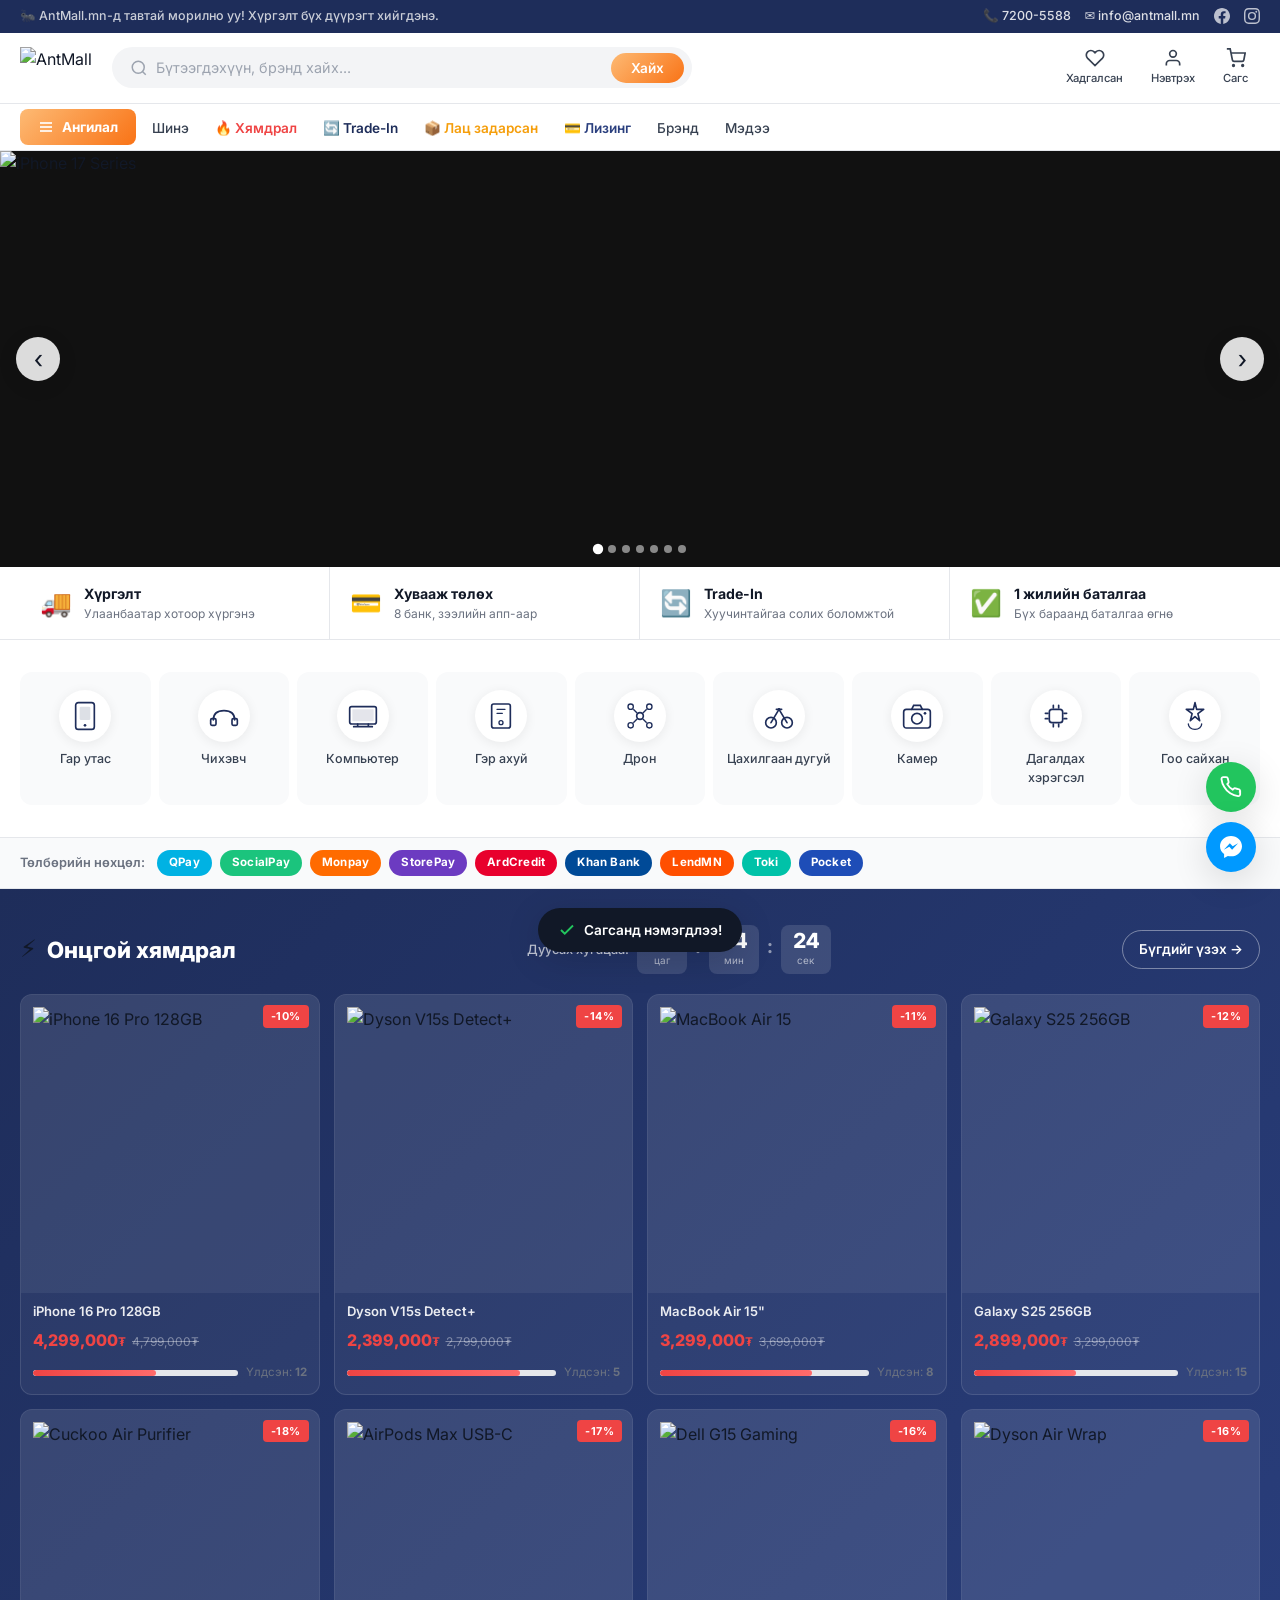
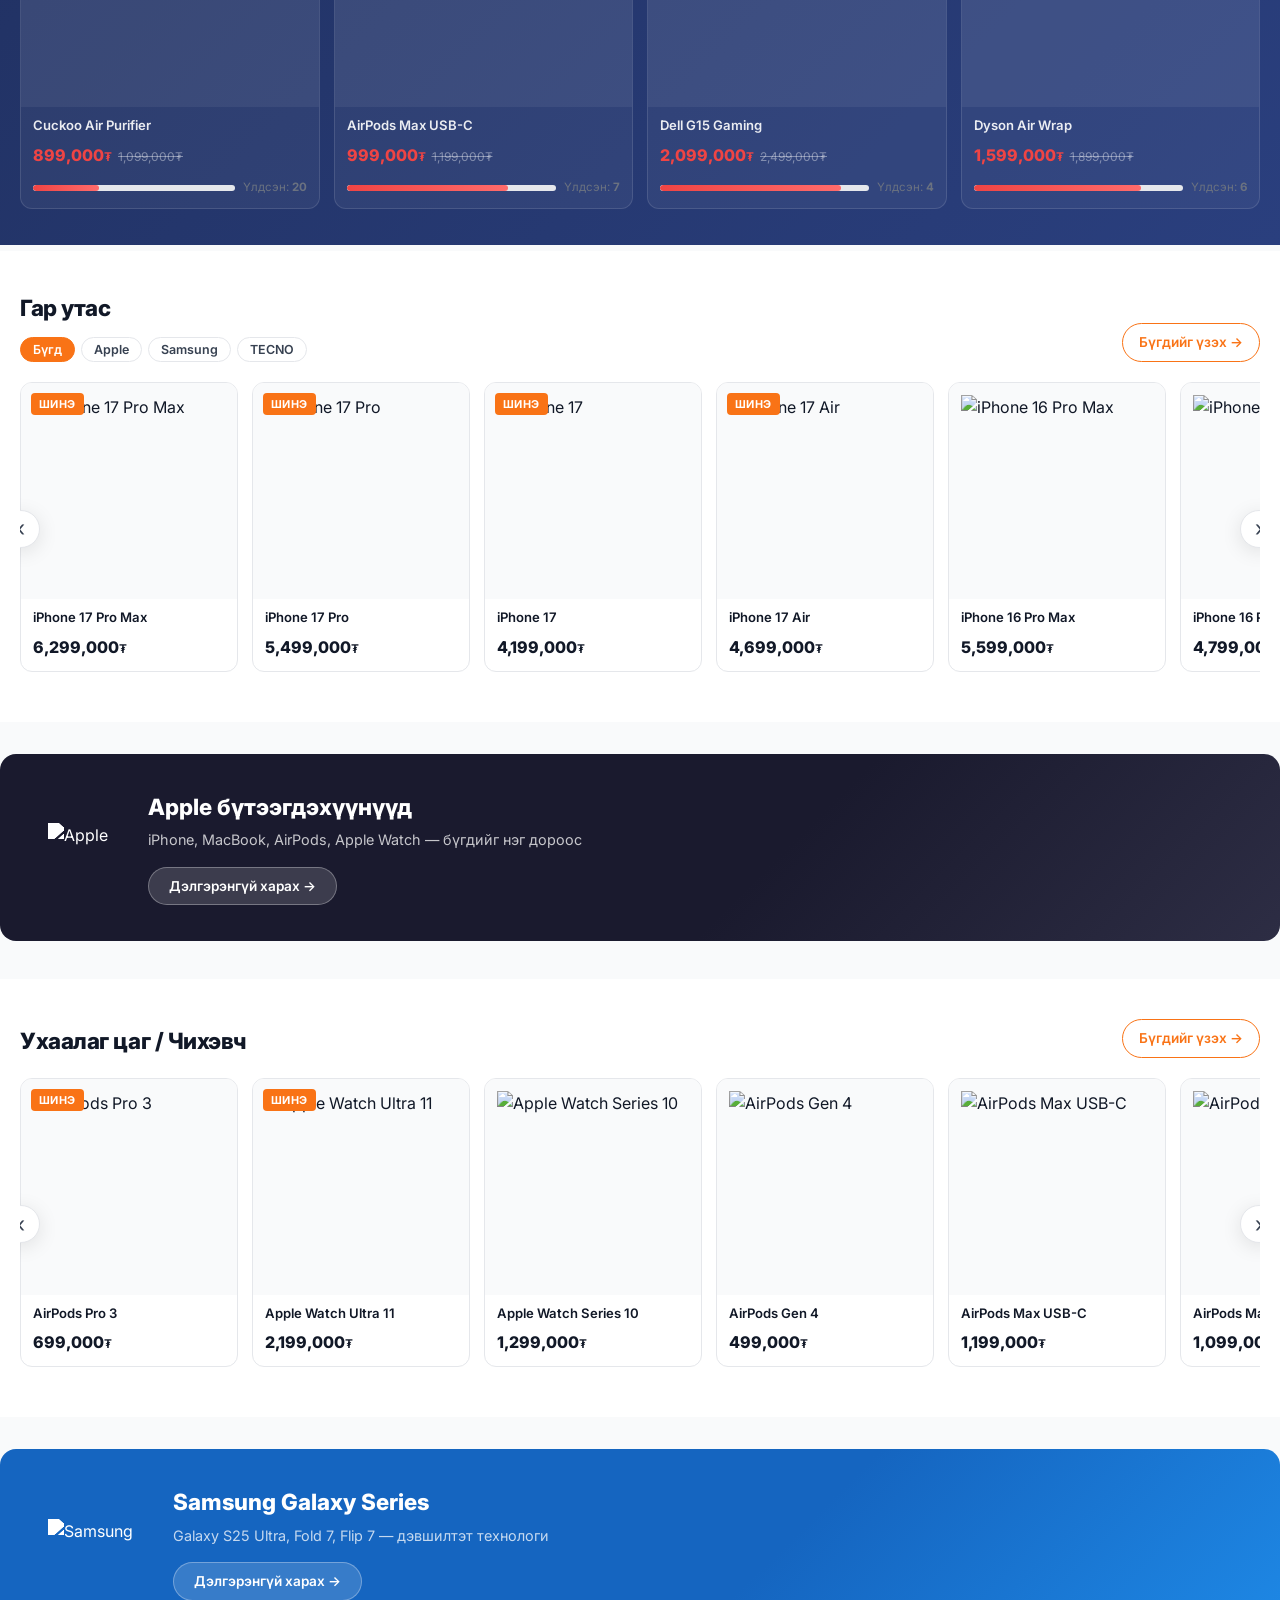
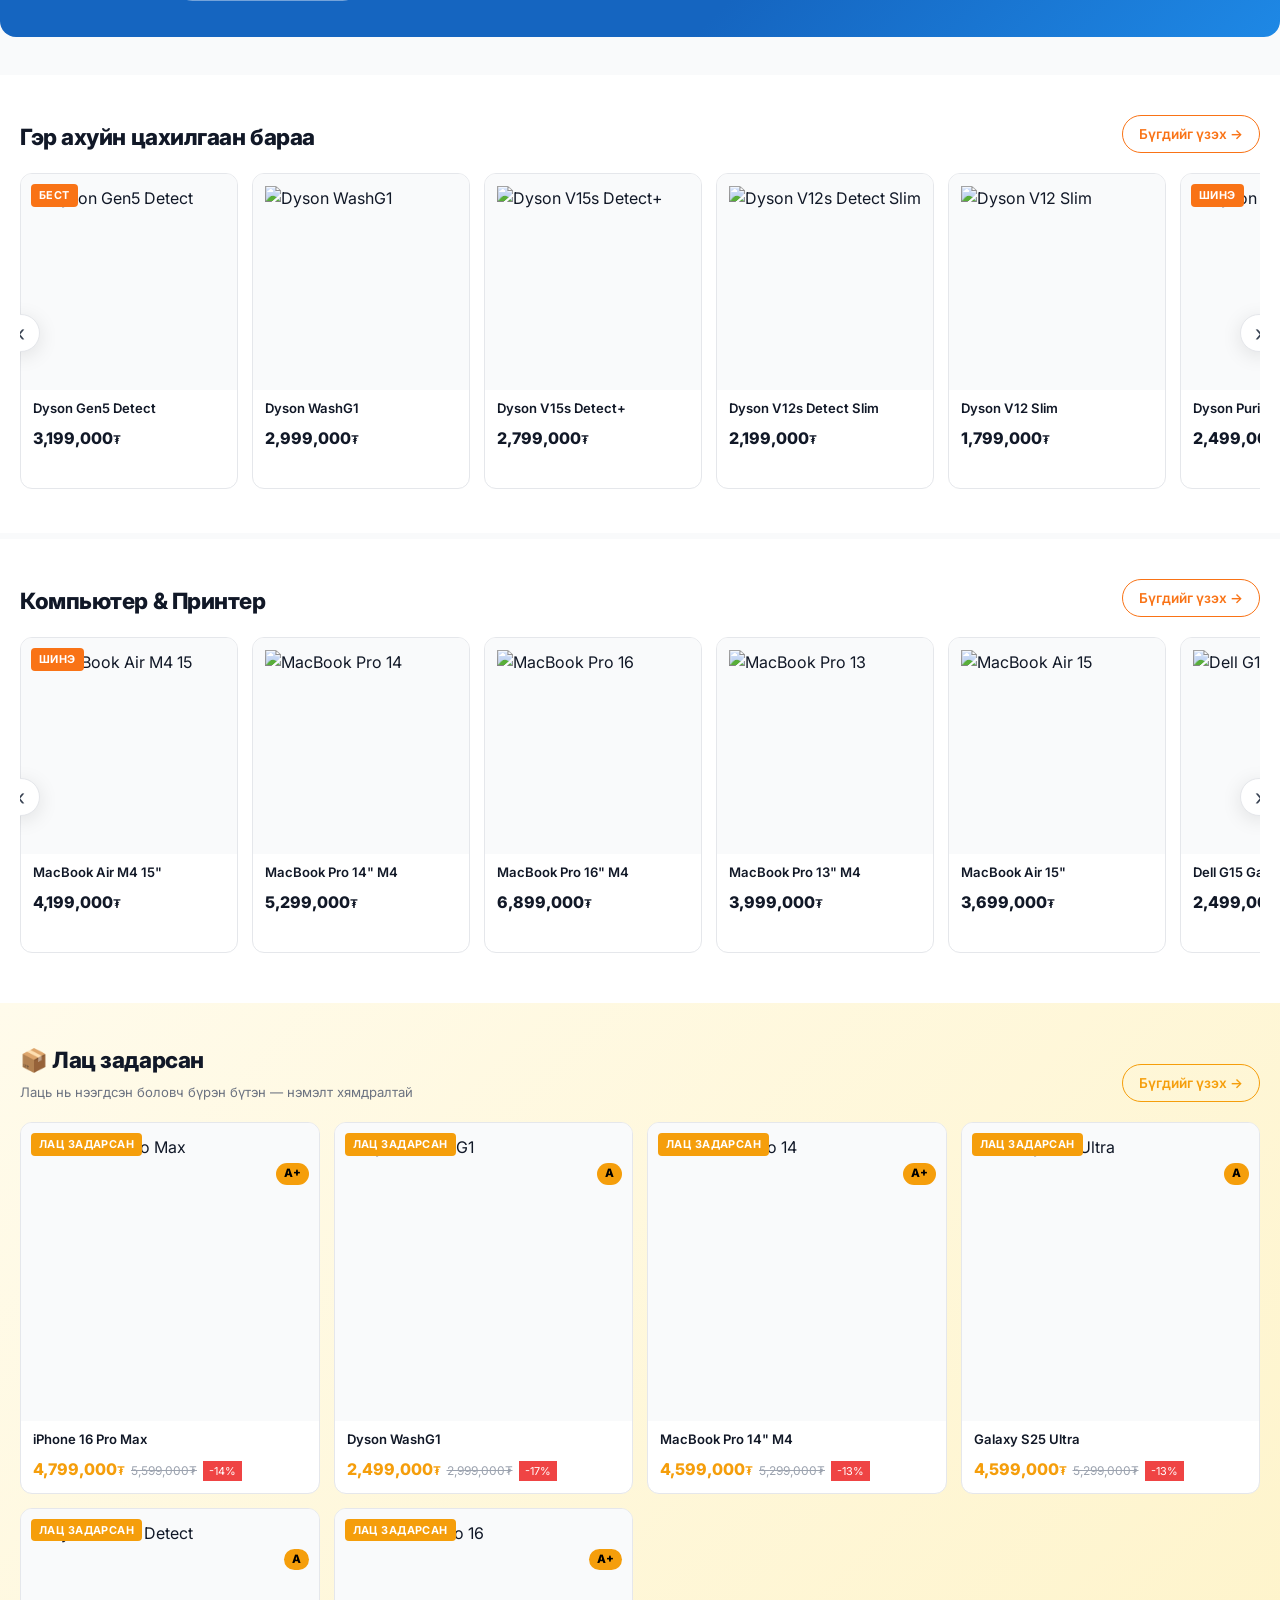
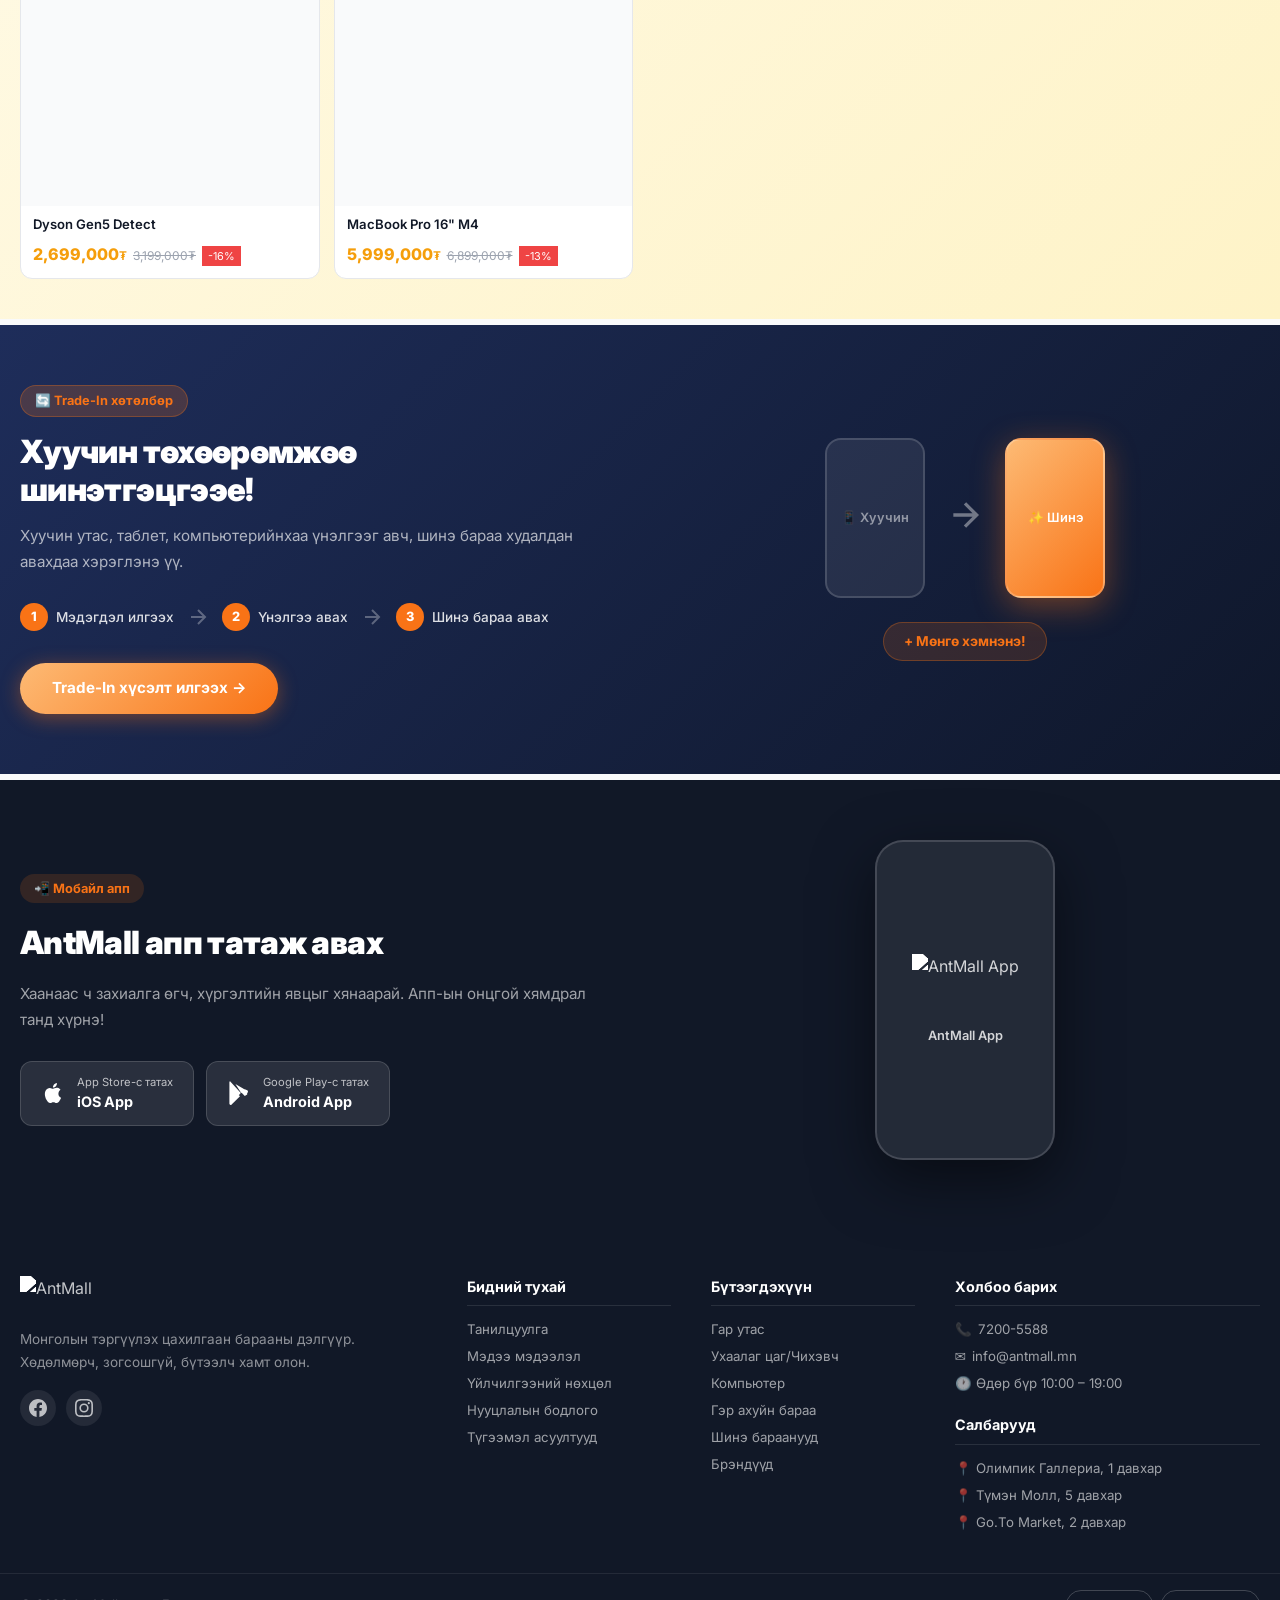
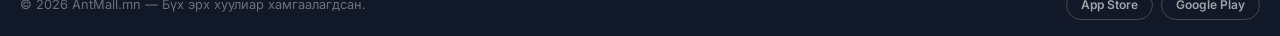
==== index.html @ 5e0f8027 "Initial commit — AntMall.mn redesign Full redesign of antmall.mn with: - Modern responsive layout (m" ====
<!DOCTYPE html>
<html lang="mn">
<head>
  <meta charset="UTF-8" />
  <meta name="viewport" content="width=device-width, initial-scale=1.0" />
  <title>AntMall.mn — Ирэхдэнг хямдал!</title>
  <meta name="description" content="AntMall.mn — Монголын тэргүүлэх цахилгаан барааны дэлгүүр. Apple, Samsung, Dyson, Cuckoo болон бусад брэндүүд." />
  <link rel="preconnect" href="https://fonts.googleapis.com" />
  <link href="https://fonts.googleapis.com/css2?family=Inter:wght@400;500;600;700;800;900&display=swap" rel="stylesheet" />
  <link rel="stylesheet" href="style.css" />
</head>
<body>

<!-- ═══ TOPBAR ═══ -->
<div class="topbar">
  <div class="container topbar__inner">
    <span class="topbar__msg">🐜 AntMall.mn-д тавтай морилно уу! Хүргэлт бүх дүүрэгт хийгдэнэ.</span>
    <div class="topbar__right">
      <a href="tel:72005588" class="topbar__link">📞 7200-5588</a>
      <a href="mailto:info@antmall.mn" class="topbar__link">✉ info@antmall.mn</a>
      <a href="https://www.facebook.com/AntMall.mn" target="_blank" class="topbar__social">
        <svg width="16" height="16" viewBox="0 0 24 24" fill="currentColor"><path d="M24 12.073C24 5.405 18.627 0 12 0S0 5.405 0 12.073C0 18.1 4.388 23.094 10.125 24v-8.437H7.078v-3.49h3.047V9.41c0-3.025 1.792-4.697 4.533-4.697 1.312 0 2.686.236 2.686.236v2.97h-1.513c-1.491 0-1.956.93-1.956 1.887v2.267h3.328l-.532 3.49h-2.796V24C19.612 23.094 24 18.1 24 12.073z"/></svg>
      </a>
      <a href="https://www.instagram.com/antmall_official/" target="_blank" class="topbar__social">
        <svg width="16" height="16" viewBox="0 0 24 24" fill="currentColor"><path d="M12 2.163c3.204 0 3.584.012 4.85.07 3.252.148 4.771 1.691 4.919 4.919.058 1.265.069 1.645.069 4.849 0 3.205-.012 3.584-.069 4.849-.149 3.225-1.664 4.771-4.919 4.919-1.266.058-1.644.07-4.85.07-3.204 0-3.584-.012-4.849-.07-3.26-.149-4.771-1.699-4.919-4.92-.058-1.265-.07-1.644-.07-4.849 0-3.204.013-3.583.07-4.849.149-3.227 1.664-4.771 4.919-4.919 1.266-.057 1.645-.069 4.849-.069zM12 0C8.741 0 8.333.014 7.053.072 2.695.272.273 2.69.073 7.052.014 8.333 0 8.741 0 12c0 3.259.014 3.668.072 4.948.2 4.358 2.618 6.78 6.98 6.98C8.333 23.986 8.741 24 12 24c3.259 0 3.668-.014 4.948-.072 4.354-.2 6.782-2.618 6.979-6.98.059-1.28.073-1.689.073-4.948 0-3.259-.014-3.667-.072-4.947-.196-4.354-2.617-6.78-6.979-6.98C15.668.014 15.259 0 12 0zm0 5.838a6.162 6.162 0 1 0 0 12.324 6.162 6.162 0 0 0 0-12.324zM12 16a4 4 0 1 1 0-8 4 4 0 0 1 0 8zm6.406-11.845a1.44 1.44 0 1 0 0 2.881 1.44 1.44 0 0 0 0-2.881z"/></svg>
      </a>
    </div>
  </div>
</div>

<!-- ═══ HEADER ═══ -->
<header class="header" id="header">
  <div class="container header__inner">
    <a href="/" class="header__logo">
      <img src="https://antmall.mn/antmall.svg" alt="AntMall" />
    </a>
    <form class="search-bar" id="searchForm" onsubmit="return false;">
      <svg class="search-bar__icon" width="18" height="18" viewBox="0 0 24 24" fill="none" stroke="currentColor" stroke-width="2"><circle cx="11" cy="11" r="8"/><path d="m21 21-4.35-4.35"/></svg>
      <input type="search" placeholder="Бүтээгдэхүүн, брэнд хайх..." class="search-bar__input" id="searchInput" />
      <button type="submit" class="search-bar__btn">Хайх</button>
    </form>
    <div class="header__actions">
      <a href="/account/wishlists" class="hbtn">
        <svg width="20" height="20" viewBox="0 0 24 24" fill="none" stroke="currentColor" stroke-width="2"><path d="M20.84 4.61a5.5 5.5 0 0 0-7.78 0L12 5.67l-1.06-1.06a5.5 5.5 0 0 0-7.78 7.78l1.06 1.06L12 21.23l7.78-7.78 1.06-1.06a5.5 5.5 0 0 0 0-7.78z"/></svg>
        <span>Хадгалсан</span>
      </a>
      <a href="/account" class="hbtn">
        <svg width="20" height="20" viewBox="0 0 24 24" fill="none" stroke="currentColor" stroke-width="2"><path d="M20 21v-2a4 4 0 0 0-4-4H8a4 4 0 0 0-4 4v2"/><circle cx="12" cy="7" r="4"/></svg>
        <span>Нэвтрэх</span>
      </a>
      <a href="/cart" class="hbtn hbtn--cart" id="cartBtn">
        <svg width="20" height="20" viewBox="0 0 24 24" fill="none" stroke="currentColor" stroke-width="2"><circle cx="9" cy="21" r="1"/><circle cx="20" cy="21" r="1"/><path d="M1 1h4l2.68 13.39a2 2 0 0 0 2 1.61h9.72a2 2 0 0 0 2-1.61L23 6H6"/></svg>
        <span>Сагс</span>
        <span class="cart-badge" id="cartCount">0</span>
      </a>
    </div>
    <button class="burger" id="burger" aria-label="Цэс">
      <span></span><span></span><span></span>
    </button>
  </div>
</header>

<!-- ═══ MAIN NAV ═══ -->
<nav class="main-nav" id="mainNav">
  <div class="container main-nav__inner">
    <button class="cat-btn" id="catBtn">
      <svg width="16" height="16" viewBox="0 0 24 24" fill="none" stroke="currentColor" stroke-width="2.5"><line x1="3" y1="6" x2="21" y2="6"/><line x1="3" y1="12" x2="21" y2="12"/><line x1="3" y1="18" x2="21" y2="18"/></svg>
      Ангилал
    </button>
    <ul class="nav-links">
      <li><a href="https://antmall.mn/products?new" class="nav-link">Шинэ</a></li>
      <li><a href="https://antmall.mn/products?sale" class="nav-link nav-link--sale">🔥 Хямдрал</a></li>
      <li><a href="#tradein" class="nav-link nav-link--tradein">🔄 Trade-In</a></li>
      <li><a href="#openbox" class="nav-link nav-link--openbox">📦 Лац задарсан</a></li>
      <li><a href="https://docs.google.com/forms/d/e/1FAIpQLSffoQ2lsSwEwpXqkVCq2rVzPJdl4Imlt9eHZBdeTb1bOzNmUQ/viewform" target="_blank" class="nav-link nav-link--leasing">💳 Лизинг</a></li>
      <li><a href="https://antmall.mn/brands" class="nav-link">Брэнд</a></li>
      <li><a href="https://antmall.mn/blog" class="nav-link">Мэдээ</a></li>
    </ul>
  </div>
  <!-- Category Dropdown -->
  <div class="cat-dropdown" id="catDropdown">
    <div class="container cat-dropdown__inner">
      <a href="https://antmall.mn/products?category=phones" class="cat-item">
        <div class="cat-item__icon">📱</div><span>Гар утас</span>
      </a>
      <a href="https://antmall.mn/products?category=wearables" class="cat-item">
        <div class="cat-item__icon">🎧</div><span>Ухаалаг цаг / Чихэвч</span>
      </a>
      <a href="https://antmall.mn/products?category=computers" class="cat-item">
        <div class="cat-item__icon">💻</div><span>Компьютер, принтер</span>
      </a>
      <a href="https://antmall.mn/products?category=appliances" class="cat-item">
        <div class="cat-item__icon">🏠</div><span>Гэр ахуйн цахилгаан</span>
      </a>
      <a href="https://antmall.mn/products?category=drones" class="cat-item">
        <div class="cat-item__icon">🚁</div><span>Дрон</span>
      </a>
      <a href="https://antmall.mn/products?category=ebikes" class="cat-item">
        <div class="cat-item__icon">⚡</div><span>Цахилгаан дугуй</span>
      </a>
      <a href="https://antmall.mn/products?category=camera" class="cat-item">
        <div class="cat-item__icon">📷</div><span>Камер</span>
      </a>
      <a href="https://antmall.mn/products?category=accessories" class="cat-item">
        <div class="cat-item__icon">🔌</div><span>Дагалдах хэрэгсэл</span>
      </a>
      <a href="https://antmall.mn/products?category=beauty" class="cat-item">
        <div class="cat-item__icon">✨</div><span>Гоо сайхан</span>
      </a>
    </div>
  </div>
</nav>

<!-- ═══ MOBILE MENU ═══ -->
<div class="mobile-overlay" id="mobileOverlay"></div>
<div class="mobile-menu" id="mobileMenu">
  <div class="mobile-menu__header">
    <img src="https://antmall.mn/antmall.svg" alt="AntMall" height="36" />
    <button class="mobile-menu__close" id="mobileClose">✕</button>
  </div>
  <form class="mobile-menu__search" onsubmit="return false;">
    <input type="search" placeholder="Хайх..." />
    <button type="submit">→</button>
  </form>
  <nav class="mobile-menu__nav">
    <a href="https://antmall.mn/products?new">🆕 Шинэ бараа</a>
    <a href="https://antmall.mn/products?sale" class="mm-sale">🔥 Хямдрал</a>
    <a href="#tradein">🔄 Trade-In</a>
    <a href="#openbox">📦 Лац задарсан</a>
    <a href="https://docs.google.com/forms/d/e/1FAIpQLSffoQ2lsSwEwpXqkVCq2rVzPJdl4Imlt9eHZBdeTb1bOzNmUQ/viewform" target="_blank">💳 Лизинг</a>
    <a href="https://antmall.mn/brands">🏷 Брэнд</a>
    <a href="https://antmall.mn/blog">📰 Мэдээ</a>
    <hr/>
    <a href="tel:72005588">📞 7200-5588</a>
    <a href="mailto:info@antmall.mn">✉ info@antmall.mn</a>
  </nav>
</div>

<main>

<!-- ═══ HERO ═══ -->
<section class="hero" id="hero">
  <div class="hero__slider" id="heroSlider">
    <div class="hero__slide active">
      <img src="https://admins-odoo.antmall.mn/api/webgrid/banner/1/image?size=1024" alt="iPhone 17 Series" loading="eager" />
    </div>
    <div class="hero__slide">
      <img src="https://admins-odoo.antmall.mn/api/webgrid/banner/8/image?size=1024" alt="Banner" loading="lazy" />
    </div>
    <div class="hero__slide">
      <img src="https://admins-odoo.antmall.mn/api/webgrid/banner/3/image?size=1024" alt="Banner" loading="lazy" />
    </div>
    <div class="hero__slide">
      <img src="https://admins-odoo.antmall.mn/api/webgrid/banner/4/image?size=1024" alt="Banner" loading="lazy" />
    </div>
    <div class="hero__slide">
      <img src="https://admins-odoo.antmall.mn/api/webgrid/banner/6/image?size=1024" alt="Banner" loading="lazy" />
    </div>
    <div class="hero__slide">
      <img src="https://admins-odoo.antmall.mn/api/webgrid/banner/2/image?size=1024" alt="Banner" loading="lazy" />
    </div>
    <div class="hero__slide">
      <img src="https://admins-odoo.antmall.mn/api/webgrid/banner/7/image?size=1024" alt="Banner" loading="lazy" />
    </div>
  </div>
  <button class="hero__arrow hero__arrow--prev" id="heroPrev">‹</button>
  <button class="hero__arrow hero__arrow--next" id="heroNext">›</button>
  <div class="hero__dots" id="heroDots"></div>
</section>

<!-- ═══ FEATURE STRIP ═══ -->
<section class="features">
  <div class="container features__grid">
    <div class="feature">
      <div class="feature__icon">🚚</div>
      <div class="feature__text">
        <strong>Хүргэлт</strong>
        <span>Улаанбаатар хотоор хүргэнэ</span>
      </div>
    </div>
    <div class="feature">
      <div class="feature__icon">💳</div>
      <div class="feature__text">
        <strong>Хувааж төлөх</strong>
        <span>8 банк, зээлийн апп-аар</span>
      </div>
    </div>
    <div class="feature">
      <div class="feature__icon">🔄</div>
      <div class="feature__text">
        <strong>Trade-In</strong>
        <span>Хуучинтайгаа солих боломжтой</span>
      </div>
    </div>
    <div class="feature">
      <div class="feature__icon">✅</div>
      <div class="feature__text">
        <strong>1 жилийн баталгаа</strong>
        <span>Бүх бараанд баталгаа өгнө</span>
      </div>
    </div>
  </div>
</section>

<!-- ═══ CATEGORY ICONS ═══ -->
<section class="cat-section">
  <div class="container">
    <div class="cat-section__grid">
      <a href="https://antmall.mn/products?category=54" class="cat-card">
        <div class="cat-card__img">
          <svg viewBox="0 0 48 48" fill="none"><rect x="10" y="4" width="28" height="40" rx="4" stroke="currentColor" stroke-width="2.5"/><circle cx="24" cy="38" r="2" fill="currentColor"/><rect x="16" y="10" width="16" height="20" rx="2" fill="currentColor" opacity=".15"/></svg>
        </div>
        <span>Гар утас</span>
      </a>
      <a href="https://antmall.mn/products?category=55" class="cat-card">
        <div class="cat-card__img">
          <svg viewBox="0 0 48 48" fill="none"><path d="M8 30C8 22 13 16 24 16s16 6 16 14" stroke="currentColor" stroke-width="2.5" stroke-linecap="round"/><rect x="4" y="28" width="8" height="10" rx="2" stroke="currentColor" stroke-width="2.5"/><rect x="36" y="28" width="8" height="10" rx="2" stroke="currentColor" stroke-width="2.5"/></svg>
        </div>
        <span>Чихэвч</span>
      </a>
      <a href="https://antmall.mn/products?category=57" class="cat-card">
        <div class="cat-card__img">
          <svg viewBox="0 0 48 48" fill="none"><rect x="4" y="10" width="40" height="26" rx="3" stroke="currentColor" stroke-width="2.5"/><path d="M16 36v4m16-4v4M10 40h28" stroke="currentColor" stroke-width="2.5" stroke-linecap="round"/><rect x="8" y="14" width="32" height="18" rx="1" fill="currentColor" opacity=".12"/></svg>
        </div>
        <span>Компьютер</span>
      </a>
      <a href="https://antmall.mn/products?category=9" class="cat-card">
        <div class="cat-card__img">
          <svg viewBox="0 0 48 48" fill="none"><rect x="10" y="6" width="28" height="36" rx="3" stroke="currentColor" stroke-width="2.5"/><path d="M18 14h12M18 20h8" stroke="currentColor" stroke-width="2" stroke-linecap="round"/><circle cx="24" cy="34" r="3" stroke="currentColor" stroke-width="2"/></svg>
        </div>
        <span>Гэр ахуй</span>
      </a>
      <a href="https://antmall.mn/products?category=drones" class="cat-card">
        <div class="cat-card__img">
          <svg viewBox="0 0 48 48" fill="none"><circle cx="24" cy="24" r="5" stroke="currentColor" stroke-width="2.5"/><circle cx="10" cy="10" r="4" stroke="currentColor" stroke-width="2"/><circle cx="38" cy="10" r="4" stroke="currentColor" stroke-width="2"/><circle cx="10" cy="38" r="4" stroke="currentColor" stroke-width="2"/><circle cx="38" cy="38" r="4" stroke="currentColor" stroke-width="2"/><path d="M14 14L20 20M34 14L28 20M14 34L20 28M34 34L28 28" stroke="currentColor" stroke-width="2"/></svg>
        </div>
        <span>Дрон</span>
      </a>
      <a href="https://antmall.mn/products?category=ebikes" class="cat-card">
        <div class="cat-card__img">
          <svg viewBox="0 0 48 48" fill="none"><circle cx="12" cy="34" r="8" stroke="currentColor" stroke-width="2.5"/><circle cx="36" cy="34" r="8" stroke="currentColor" stroke-width="2.5"/><path d="M12 34L24 14L36 34" stroke="currentColor" stroke-width="2.5" stroke-linecap="round" stroke-linejoin="round"/><path d="M20 14h8" stroke="currentColor" stroke-width="2.5" stroke-linecap="round"/><circle cx="24" cy="14" r="2" fill="currentColor"/></svg>
        </div>
        <span>Цахилгаан дугуй</span>
      </a>
      <a href="https://antmall.mn/products?category=camera" class="cat-card">
        <div class="cat-card__img">
          <svg viewBox="0 0 48 48" fill="none"><rect x="4" y="14" width="40" height="28" rx="4" stroke="currentColor" stroke-width="2.5"/><circle cx="24" cy="28" r="8" stroke="currentColor" stroke-width="2.5"/><path d="M16 14l3-6h10l3 6" stroke="currentColor" stroke-width="2.5" stroke-linecap="round"/><circle cx="36" cy="20" r="2" fill="currentColor"/></svg>
        </div>
        <span>Камер</span>
      </a>
      <a href="https://antmall.mn/products?category=accessories" class="cat-card">
        <div class="cat-card__img">
          <svg viewBox="0 0 48 48" fill="none"><path d="M20 8v4M28 8v4M8 20h4M36 20h4M8 28h4M36 28h4M20 36v4M28 36v4" stroke="currentColor" stroke-width="2.5" stroke-linecap="round"/><rect x="14" y="14" width="20" height="20" rx="4" stroke="currentColor" stroke-width="2.5"/></svg>
        </div>
        <span>Дагалдах хэрэгсэл</span>
      </a>
      <a href="https://antmall.mn/products?category=beauty" class="cat-card">
        <div class="cat-card__img">
          <svg viewBox="0 0 48 48" fill="none"><path d="M24 4L26.5 14H37L28.3 20.5L31 31L24 25L17 31L19.7 20.5L11 14H21.5Z" stroke="currentColor" stroke-width="2.5" stroke-linejoin="round"/><path d="M14 36c0 4 4 8 10 8s10-4 10-8" stroke="currentColor" stroke-width="2" stroke-linecap="round"/></svg>
        </div>
        <span>Гоо сайхан</span>
      </a>
    </div>
  </div>
</section>

<!-- ═══ PAYMENT STRIP ═══ -->
<section class="payments">
  <div class="container payments__inner">
    <span class="payments__label">Төлбөрийн нөхцөл:</span>
    <div class="payments__logos">
      <span class="pay-badge" style="background:#00B2E3;color:#fff">QPay</span>
      <span class="pay-badge" style="background:#1BC47D;color:#fff">SocialPay</span>
      <span class="pay-badge" style="background:#FF6B00;color:#fff">Monpay</span>
      <span class="pay-badge" style="background:#6C3BC1;color:#fff">StorePay</span>
      <span class="pay-badge" style="background:#E8002D;color:#fff">ArdCredit</span>
      <span class="pay-badge" style="background:#004A97;color:#fff">Khan Bank</span>
      <span class="pay-badge" style="background:#FF4F00;color:#fff">LendMN</span>
      <span class="pay-badge" style="background:#00C2A8;color:#fff">Toki</span>
      <span class="pay-badge" style="background:#1E4DB7;color:#fff">Pocket</span>
    </div>
  </div>
</section>

<!-- ═══ FLASH DEALS ═══ -->
<section class="flash-section">
  <div class="container">
    <div class="flash-header">
      <div class="flash-title">
        <span class="flash-fire">⚡</span>
        <h2>Онцгой хямдрал</h2>
      </div>
      <div class="flash-timer" id="flashTimer">
        <span class="timer-label">Дуусах хугацаа:</span>
        <div class="timer-block"><span id="timerH">23</span><small>цаг</small></div>
        <span class="timer-sep">:</span>
        <div class="timer-block"><span id="timerM">59</span><small>мин</small></div>
        <span class="timer-sep">:</span>
        <div class="timer-block"><span id="timerS">59</span><small>сек</small></div>
      </div>
      <a href="https://antmall.mn/products?sale" class="btn-see-all">Бүгдийг үзэх →</a>
    </div>
    <div class="flash-grid" id="flashGrid"></div>
  </div>
</section>

<!-- ═══ PHONES ═══ -->
<section class="ps" id="phonesSection">
  <div class="container">
    <div class="ps__header">
      <div class="ps__title-wrap">
        <h2 class="ps__title">Гар утас</h2>
        <div class="ps__brands" id="phoneBrands"></div>
      </div>
      <a href="https://antmall.mn/products?category=54" class="btn-see-all">Бүгдийг үзэх →</a>
    </div>
    <div class="ps__scroll-wrap">
      <button class="ps__arrow ps__arrow--left" id="phonesLeft">‹</button>
      <div class="ps__grid" id="phonesGrid"></div>
      <button class="ps__arrow ps__arrow--right" id="phonesRight">›</button>
    </div>
  </div>
</section>

<!-- ═══ APPLE BANNER ═══ -->
<section class="brand-banner brand-banner--apple">
  <a href="https://antmall.mn/products?brands=2" class="brand-banner__link" target="_blank">
    <div class="brand-banner__content">
      <div class="brand-banner__logo">
        <img src="https://admins-odoo.antmall.mn/api/webgrid/product_brand/2/image" alt="Apple" />
      </div>
      <div class="brand-banner__text">
        <h3>Apple бүтээгдэхүүнүүд</h3>
        <p>iPhone, MacBook, AirPods, Apple Watch — бүгдийг нэг дороос</p>
        <span class="brand-banner__cta">Дэлгэрэнгүй харах →</span>
      </div>
    </div>
  </a>
</section>

<!-- ═══ WEARABLES ═══ -->
<section class="ps" id="wearablesSection">
  <div class="container">
    <div class="ps__header">
      <div class="ps__title-wrap">
        <h2 class="ps__title">Ухаалаг цаг / Чихэвч</h2>
      </div>
      <a href="https://antmall.mn/products?category=55" class="btn-see-all">Бүгдийг үзэх →</a>
    </div>
    <div class="ps__scroll-wrap">
      <button class="ps__arrow ps__arrow--left" id="wearablesLeft">‹</button>
      <div class="ps__grid" id="wearablesGrid"></div>
      <button class="ps__arrow ps__arrow--right" id="wearablesRight">›</button>
    </div>
  </div>
</section>

<!-- ═══ SAMSUNG BANNER ═══ -->
<section class="brand-banner brand-banner--samsung">
  <a href="https://antmall.mn/products?brands=8" class="brand-banner__link" target="_blank">
    <div class="brand-banner__content">
      <div class="brand-banner__logo">
        <img src="https://admins-odoo.antmall.mn/api/webgrid/product_brand/8/image" alt="Samsung" />
      </div>
      <div class="brand-banner__text">
        <h3>Samsung Galaxy Series</h3>
        <p>Galaxy S25 Ultra, Fold 7, Flip 7 — дэвшилтэт технологи</p>
        <span class="brand-banner__cta">Дэлгэрэнгүй харах →</span>
      </div>
    </div>
  </a>
</section>

<!-- ═══ APPLIANCES ═══ -->
<section class="ps" id="appliancesSection">
  <div class="container">
    <div class="ps__header">
      <div class="ps__title-wrap">
        <h2 class="ps__title">Гэр ахуйн цахилгаан бараа</h2>
      </div>
      <a href="https://antmall.mn/products?category=9" class="btn-see-all">Бүгдийг үзэх →</a>
    </div>
    <div class="ps__scroll-wrap">
      <button class="ps__arrow ps__arrow--left" id="appliancesLeft">‹</button>
      <div class="ps__grid" id="appliancesGrid"></div>
      <button class="ps__arrow ps__arrow--right" id="appliancesRight">›</button>
    </div>
  </div>
</section>

<!-- ═══ COMPUTERS ═══ -->
<section class="ps" id="computersSection">
  <div class="container">
    <div class="ps__header">
      <div class="ps__title-wrap">
        <h2 class="ps__title">Компьютер &amp; Принтер</h2>
      </div>
      <a href="https://antmall.mn/products?category=57" class="btn-see-all">Бүгдийг үзэх →</a>
    </div>
    <div class="ps__scroll-wrap">
      <button class="ps__arrow ps__arrow--left" id="computersLeft">‹</button>
      <div class="ps__grid" id="computersGrid"></div>
      <button class="ps__arrow ps__arrow--right" id="computersRight">›</button>
    </div>
  </div>
</section>

<!-- ═══ OPEN BOX (NEW FEATURE) ═══ -->
<section class="openbox-section" id="openbox">
  <div class="container">
    <div class="ps__header">
      <div class="ps__title-wrap">
        <h2 class="ps__title">📦 Лац задарсан</h2>
        <p class="ps__subtitle">Лаць нь нээгдсэн боловч бүрэн бүтэн — нэмэлт хямдралтай</p>
      </div>
      <a href="https://antmall.mn/products?openbox" class="btn-see-all btn-see-all--amber">Бүгдийг үзэх →</a>
    </div>
    <div class="openbox-grid" id="openboxGrid"></div>
  </div>
</section>

<!-- ═══ TRADE-IN BANNER (NEW FEATURE) ═══ -->
<section class="tradein-section" id="tradein">
  <div class="container tradein__inner">
    <div class="tradein__text">
      <div class="tradein__tag">🔄 Trade-In хөтөлбөр</div>
      <h2>Хуучин төхөөрөмжөө<br/>шинэтгэцгээе!</h2>
      <p>Хуучин утас, таблет, компьютерийнхаа үнэлгээг авч, шинэ бараа худалдан авахдаа хэрэглэнэ үү.</p>
      <div class="tradein__steps">
        <div class="tradein__step">
          <span class="tradein__step-num">1</span>
          <span>Мэдэгдэл илгээх</span>
        </div>
        <svg width="24" height="24" viewBox="0 0 24 24" fill="none" stroke="currentColor" stroke-width="2"><path d="M5 12h14M12 5l7 7-7 7"/></svg>
        <div class="tradein__step">
          <span class="tradein__step-num">2</span>
          <span>Үнэлгээ авах</span>
        </div>
        <svg width="24" height="24" viewBox="0 0 24 24" fill="none" stroke="currentColor" stroke-width="2"><path d="M5 12h14M12 5l7 7-7 7"/></svg>
        <div class="tradein__step">
          <span class="tradein__step-num">3</span>
          <span>Шинэ бараа авах</span>
        </div>
      </div>
      <a href="https://docs.google.com/forms/d/e/1FAIpQLSffoQ2lsSwEwpXqkVCq2rVzPJdl4Imlt9eHZBdeTb1bOzNmUQ/viewform" target="_blank" class="btn-tradein">Trade-In хүсэлт илгээх →</a>
    </div>
    <div class="tradein__visual">
      <div class="tradein__phones">
        <div class="tradein__phone tradein__phone--old">
          <div class="tradein__phone-screen">📱 Хуучин</div>
        </div>
        <div class="tradein__arrow-icon">
          <svg width="40" height="40" viewBox="0 0 24 24" fill="none" stroke="currentColor" stroke-width="2"><path d="M5 12h14M12 5l7 7-7 7"/></svg>
        </div>
        <div class="tradein__phone tradein__phone--new">
          <div class="tradein__phone-screen">✨ Шинэ</div>
        </div>
      </div>
      <div class="tradein__badge-wrap">
        <div class="tradein__badge">+ Мөнгө хэмнэнэ!</div>
      </div>
    </div>
  </div>
</section>

<!-- ═══ APP DOWNLOAD ═══ -->
<section class="app-section">
  <div class="container app-section__inner">
    <div class="app-section__text">
      <div class="app-section__tag">📲 Мобайл апп</div>
      <h2>AntMall апп татаж авах</h2>
      <p>Хаанаас ч захиалга өгч, хүргэлтийн явцыг хянаарай. Апп-ын онцгой хямдрал танд хүрнэ!</p>
      <div class="app-btns">
        <a href="https://apps.apple.com/us/app/antmall-mn/id6741709406" target="_blank" class="app-btn app-btn--ios">
          <svg width="24" height="24" viewBox="0 0 24 24" fill="currentColor"><path d="M18.71 19.5c-.83 1.24-1.71 2.45-3.05 2.47-1.34.03-1.77-.79-3.29-.79-1.53 0-2 .77-3.27.82-1.31.05-2.3-1.32-3.14-2.53C4.25 17 2.94 12.45 4.7 9.39c.87-1.52 2.43-2.48 4.12-2.51 1.28-.02 2.5.87 3.29.87.78 0 2.26-1.07 3.8-.91.65.03 2.47.26 3.64 1.98-.09.06-2.17 1.28-2.15 3.81.03 3.02 2.65 4.03 2.68 4.04-.03.07-.42 1.44-1.38 2.83M13 3.5c.73-.83 1.94-1.46 2.94-1.5.13 1.17-.34 2.35-1.04 3.19-.69.85-1.83 1.51-2.95 1.42-.15-1.15.41-2.35 1.05-3.11z"/></svg>
          <div><small>App Store-с татах</small><strong>iOS App</strong></div>
        </a>
        <a href="https://play.google.com/store/apps/details?id=com.amall.shopping" target="_blank" class="app-btn app-btn--android">
          <svg width="24" height="24" viewBox="0 0 24 24" fill="currentColor"><path d="M3.18 23.76c.35.2.74.24 1.12.14l.08-.04L13 15.2l-3.12-3.12L3.18 23.76zm17.02-11.64c.47-.27.8-.78.8-1.38 0-.59-.32-1.1-.79-1.37L17.8 8.15l-3.42 3.42 3.42 3.42 2.4-1.41v-.06zM3.06.27C2.68.39 2.4.74 2.4 1.2v21.58c0 .46.28.81.66.93l.1.03L13.8 12 3.06.27zM14.22 12l3.58-3.57-9.42-5.4L14.22 12z"/></svg>
          <div><small>Google Play-с татах</small><strong>Android App</strong></div>
        </a>
      </div>
    </div>
    <div class="app-section__img">
      <div class="app-mockup">
        <div class="app-mockup__phone">
          <div class="app-mockup__screen">
            <img src="https://antmall.mn/antmall.svg" alt="AntMall App" />
            <p>AntMall App</p>
          </div>
        </div>
      </div>
    </div>
  </div>
</section>

</main>

<!-- ═══ FOOTER ═══ -->
<footer class="footer">
  <div class="container footer__grid">
    <div class="footer__brand">
      <img src="https://antmall.mn/antmall.svg" alt="AntMall" class="footer__logo" />
      <p>Монголын тэргүүлэх цахилгаан барааны дэлгүүр. Хөдөлмөрч, зогсошгүй, бүтээлч хамт олон.</p>
      <div class="footer__socials">
        <a href="https://www.facebook.com/AntMall.mn" target="_blank" class="footer__social">
          <svg width="18" height="18" viewBox="0 0 24 24" fill="currentColor"><path d="M24 12.073C24 5.405 18.627 0 12 0S0 5.405 0 12.073C0 18.1 4.388 23.094 10.125 24v-8.437H7.078v-3.49h3.047V9.41c0-3.025 1.792-4.697 4.533-4.697 1.312 0 2.686.236 2.686.236v2.97h-1.513c-1.491 0-1.956.93-1.956 1.887v2.267h3.328l-.532 3.49h-2.796V24C19.612 23.094 24 18.1 24 12.073z"/></svg>
        </a>
        <a href="https://www.instagram.com/antmall_official/" target="_blank" class="footer__social">
          <svg width="18" height="18" viewBox="0 0 24 24" fill="currentColor"><path d="M12 2.163c3.204 0 3.584.012 4.85.07 3.252.148 4.771 1.691 4.919 4.919.058 1.265.069 1.645.069 4.849 0 3.205-.012 3.584-.069 4.849-.149 3.225-1.664 4.771-4.919 4.919-1.266.058-1.644.07-4.85.07-3.204 0-3.584-.012-4.849-.07-3.26-.149-4.771-1.699-4.919-4.92-.058-1.265-.07-1.644-.07-4.849 0-3.204.013-3.583.07-4.849.149-3.227 1.664-4.771 4.919-4.919 1.266-.057 1.645-.069 4.849-.069zM12 0C8.741 0 8.333.014 7.053.072 2.695.272.273 2.69.073 7.052.014 8.333 0 8.741 0 12c0 3.259.014 3.668.072 4.948.2 4.358 2.618 6.78 6.98 6.98C8.333 23.986 8.741 24 12 24c3.259 0 3.668-.014 4.948-.072 4.354-.2 6.782-2.618 6.979-6.98.059-1.28.073-1.689.073-4.948 0-3.259-.014-3.667-.072-4.947-.196-4.354-2.617-6.78-6.979-6.98C15.668.014 15.259 0 12 0zm0 5.838a6.162 6.162 0 1 0 0 12.324 6.162 6.162 0 0 0 0-12.324zM12 16a4 4 0 1 1 0-8 4 4 0 0 1 0 8zm6.406-11.845a1.44 1.44 0 1 0 0 2.881 1.44 1.44 0 0 0 0-2.881z"/></svg>
        </a>
      </div>
    </div>
    <div class="footer__col">
      <h4>Бидний тухай</h4>
      <ul>
        <li><a href="/about">Танилцуулга</a></li>
        <li><a href="https://antmall.mn/blog">Мэдээ мэдээлэл</a></li>
        <li><a href="https://antmall.mn/contents/terms-and-conditions-of-service">Үйлчилгээний нөхцөл</a></li>
        <li><a href="https://antmall.mn/contents/privacy-policy">Нууцлалын бодлого</a></li>
        <li><a href="https://antmall.mn/contents/frequently-asked-questions">Түгээмэл асуултууд</a></li>
      </ul>
    </div>
    <div class="footer__col">
      <h4>Бүтээгдэхүүн</h4>
      <ul>
        <li><a href="https://antmall.mn/products?category=54">Гар утас</a></li>
        <li><a href="https://antmall.mn/products?category=55">Ухаалаг цаг/Чихэвч</a></li>
        <li><a href="https://antmall.mn/products?category=57">Компьютер</a></li>
        <li><a href="https://antmall.mn/products?category=9">Гэр ахуйн бараа</a></li>
        <li><a href="https://antmall.mn/products?new">Шинэ бараанууд</a></li>
        <li><a href="https://antmall.mn/brands">Брэндүүд</a></li>
      </ul>
    </div>
    <div class="footer__col">
      <h4>Холбоо барих</h4>
      <ul class="footer__contact">
        <li>📞 <a href="tel:72005588">7200-5588</a></li>
        <li>✉ <a href="mailto:info@antmall.mn">info@antmall.mn</a></li>
        <li>🕐 Өдөр бүр 10:00 – 19:00</li>
      </ul>
      <h4 class="footer__branches-title">Салбарууд</h4>
      <ul class="footer__branches">
        <li>📍 Олимпик Галлериа, 1 давхар</li>
        <li>📍 Түмэн Молл, 5 давхар</li>
        <li>📍 Go.To Market, 2 давхар</li>
      </ul>
    </div>
  </div>
  <div class="footer__bottom">
    <div class="container footer__bottom-inner">
      <p>© 2026 AntMall.mn — Бүх эрх хуулиар хамгаалагдсан.</p>
      <div class="footer__apps">
        <a href="https://apps.apple.com/us/app/antmall-mn/id6741709406" target="_blank" class="footer__app-badge">App Store</a>
        <a href="https://play.google.com/store/apps/details?id=com.amall.shopping" target="_blank" class="footer__app-badge">Google Play</a>
      </div>
    </div>
  </div>
</footer>

<!-- Floating contact button -->
<div class="fab-wrap">
  <a href="tel:72005588" class="fab fab--phone" title="Залгах">
    <svg width="22" height="22" viewBox="0 0 24 24" fill="none" stroke="currentColor" stroke-width="2"><path d="M22 16.92v3a2 2 0 0 1-2.18 2 19.79 19.79 0 0 1-8.63-3.07A19.5 19.5 0 0 1 4.69 12a19.79 19.79 0 0 1-3.07-8.67A2 2 0 0 1 3.6 1.27h3a2 2 0 0 1 2 1.72c.127.96.361 1.903.7 2.81a2 2 0 0 1-.45 2.11L7.91 8.91a16 16 0 0 0 6 6l.91-.91a2 2 0 0 1 2.11-.45c.907.339 1.85.573 2.81.7A2 2 0 0 1 21.73 16.92z"/></svg>
  </a>
  <a href="https://m.me/AntMall.mn" target="_blank" class="fab fab--msg" title="Мессеж">
    <svg width="22" height="22" viewBox="0 0 24 24" fill="white"><path d="M12 0C5.373 0 0 4.975 0 11.111c0 3.497 1.745 6.616 4.472 8.652V24l4.086-2.242c1.09.301 2.246.464 3.442.464 6.627 0 12-4.975 12-11.111S18.627 0 12 0zm1.193 14.963l-3.056-3.259-5.963 3.259 6.559-6.963 3.13 3.259 5.889-3.259-6.559 6.963z"/></svg>
  </a>
</div>

<!-- Cart toast -->
<div class="cart-toast" id="cartToast">
  <svg width="18" height="18" viewBox="0 0 24 24" fill="none" stroke="currentColor" stroke-width="2.5"><path d="M20 6L9 17l-5-5"/></svg>
  <span id="cartToastMsg">Сагсанд нэмэгдлээ!</span>
</div>

<script src="main.js"></script>
</body>
</html>
---- style.css ----
/* ═══════════════════════════════════════
   ANTMALL.MN REDESIGN — style.css
   ═══════════════════════════════════════ */

/* ── Variables ── */
:root {
  --orange:        #f97316;
  --orange-dark:   #ea6c0a;
  --orange-light:  #fff7ed;
  --orange-grad:   linear-gradient(135deg, #fdba74, #f97316);
  --navy:          #1e2d5a;
  --navy-light:    #2a3f7e;
  --red:           #ef4444;
  --amber:         #f59e0b;
  --green:         #22c55e;
  --white:         #ffffff;
  --gray-50:       #f9fafb;
  --gray-100:      #f3f4f6;
  --gray-200:      #e5e7eb;
  --gray-300:      #d1d5db;
  --gray-400:      #9ca3af;
  --gray-500:      #6b7280;
  --gray-700:      #374151;
  --gray-900:      #111827;
  --font:          'Inter', 'Segoe UI', system-ui, sans-serif;
  --container:     1320px;
  --r:             12px;
  --r-sm:          8px;
  --r-lg:          16px;
  --shadow:        0 2px 12px rgba(0,0,0,.07);
  --shadow-md:     0 4px 20px rgba(0,0,0,.10);
  --shadow-lg:     0 8px 36px rgba(0,0,0,.14);
  --shadow-hover:  0 12px 40px rgba(0,0,0,.16);
  --trans:         .25s cubic-bezier(.4,0,.2,1);
}

/* ── Reset ── */
*, *::before, *::after { box-sizing: border-box; margin: 0; padding: 0; }
html { scroll-behavior: smooth; }
body { font-family: var(--font); background: var(--gray-50); color: var(--gray-900); line-height: 1.5; -webkit-font-smoothing: antialiased; }
img { max-width: 100%; display: block; }
a { text-decoration: none; color: inherit; }
ul { list-style: none; }
button { cursor: pointer; border: none; background: none; font-family: inherit; }
input { font-family: inherit; }

/* ── Container ── */
.container { max-width: var(--container); margin: 0 auto; padding: 0 20px; }

/* ── TOPBAR ── */
.topbar {
  background: var(--navy);
  color: rgba(255,255,255,.9);
  font-size: .78rem;
  font-weight: 500;
  padding: 7px 0;
}
.topbar__inner {
  display: flex;
  justify-content: space-between;
  align-items: center;
  gap: 12px;
}
.topbar__msg { opacity: .85; }
.topbar__right { display: flex; align-items: center; gap: 14px; flex-shrink: 0; }
.topbar__link { color: rgba(255,255,255,.85); transition: color var(--trans); }
.topbar__link:hover { color: var(--orange); }
.topbar__social {
  color: rgba(255,255,255,.7);
  transition: color var(--trans);
  display: flex;
  align-items: center;
}
.topbar__social:hover { color: var(--orange); }

/* ── HEADER ── */
.header {
  background: var(--white);
  border-bottom: 1px solid var(--gray-200);
  position: sticky;
  top: 0;
  z-index: 200;
  transition: box-shadow var(--trans);
}
.header.scrolled { box-shadow: var(--shadow-md); }
.header__inner {
  display: flex;
  align-items: center;
  gap: 20px;
  height: 70px;
}
.header__logo { flex-shrink: 0; }
.header__logo img { height: 42px; width: auto; }

/* Search bar */
.search-bar {
  flex: 1;
  max-width: 580px;
  display: flex;
  align-items: center;
  background: var(--gray-100);
  border: 2px solid transparent;
  border-radius: 50px;
  padding: 0 6px 0 16px;
  gap: 8px;
  transition: border-color var(--trans), background var(--trans);
}
.search-bar:focus-within {
  background: var(--white);
  border-color: var(--orange);
  box-shadow: 0 0 0 4px rgba(249,115,22,.1);
}
.search-bar__icon { color: var(--gray-400); flex-shrink: 0; }
.search-bar__input {
  flex: 1;
  border: none;
  background: none;
  outline: none;
  font-size: .9rem;
  color: var(--gray-900);
  padding: 10px 0;
}
.search-bar__input::placeholder { color: var(--gray-400); }
.search-bar__btn {
  background: var(--orange-grad);
  color: var(--white);
  border-radius: 50px;
  padding: 7px 20px;
  font-size: .85rem;
  font-weight: 600;
  transition: opacity var(--trans);
  flex-shrink: 0;
}
.search-bar__btn:hover { opacity: .9; }

/* Header actions */
.header__actions { display: flex; align-items: center; gap: 4px; margin-left: auto; flex-shrink: 0; }
.hbtn {
  display: flex;
  flex-direction: column;
  align-items: center;
  gap: 2px;
  padding: 6px 12px;
  border-radius: var(--r-sm);
  color: var(--gray-700);
  font-size: .7rem;
  font-weight: 500;
  transition: all var(--trans);
}
.hbtn:hover { color: var(--orange); background: var(--orange-light); }
.hbtn--cart { position: relative; }
.cart-badge {
  position: absolute;
  top: 2px;
  right: 8px;
  background: var(--red);
  color: var(--white);
  font-size: .6rem;
  font-weight: 700;
  width: 16px;
  height: 16px;
  border-radius: 50%;
  display: flex;
  align-items: center;
  justify-content: center;
  line-height: 1;
}

/* Burger */
.burger {
  display: none;
  flex-direction: column;
  gap: 5px;
  padding: 8px;
  margin-left: 8px;
}
.burger span {
  display: block;
  width: 22px;
  height: 2px;
  background: var(--gray-700);
  border-radius: 2px;
  transition: all var(--trans);
}
.burger.active span:nth-child(1) { transform: rotate(45deg) translate(5px, 5px); }
.burger.active span:nth-child(2) { opacity: 0; }
.burger.active span:nth-child(3) { transform: rotate(-45deg) translate(5px, -5px); }

/* ── MAIN NAV ── */
.main-nav {
  background: var(--white);
  border-bottom: 1px solid var(--gray-200);
  position: sticky;
  top: 70px;
  z-index: 190;
}
.main-nav__inner {
  display: flex;
  align-items: center;
  gap: 4px;
  height: 46px;
  position: relative;
}

/* Category button */
.cat-btn {
  display: flex;
  align-items: center;
  gap: 8px;
  background: var(--orange-grad);
  color: var(--white);
  font-weight: 700;
  font-size: .85rem;
  padding: 0 18px;
  height: 36px;
  border-radius: var(--r-sm);
  transition: opacity var(--trans);
  flex-shrink: 0;
}
.cat-btn:hover { opacity: .9; }

/* Nav links */
.nav-links { display: flex; align-items: center; gap: 2px; }
.nav-link {
  padding: 6px 12px;
  border-radius: var(--r-sm);
  font-size: .85rem;
  font-weight: 500;
  color: var(--gray-700);
  transition: all var(--trans);
  white-space: nowrap;
}
.nav-link:hover { color: var(--orange); background: var(--orange-light); }
.nav-link--sale { color: var(--red); font-weight: 600; }
.nav-link--sale:hover { background: #fef2f2; }
.nav-link--tradein { color: var(--navy); font-weight: 600; }
.nav-link--openbox { color: var(--amber); font-weight: 600; }
.nav-link--leasing { color: var(--navy-light); font-weight: 600; }

/* Category Dropdown */
.cat-dropdown {
  position: absolute;
  top: 100%;
  left: 0;
  right: 0;
  background: var(--white);
  border-top: 2px solid var(--orange);
  box-shadow: var(--shadow-lg);
  z-index: 300;
  opacity: 0;
  visibility: hidden;
  transform: translateY(-8px);
  transition: all var(--trans);
  margin-top: 0;
}
.cat-dropdown.open {
  opacity: 1;
  visibility: visible;
  transform: translateY(0);
}
.cat-dropdown__inner {
  display: grid;
  grid-template-columns: repeat(9, 1fr);
  gap: 4px;
  padding: 16px 0;
}
.cat-item {
  display: flex;
  flex-direction: column;
  align-items: center;
  gap: 8px;
  padding: 12px 8px;
  border-radius: var(--r);
  transition: all var(--trans);
  text-align: center;
}
.cat-item:hover { background: var(--orange-light); color: var(--orange); }
.cat-item__icon {
  width: 48px;
  height: 48px;
  display: flex;
  align-items: center;
  justify-content: center;
  background: var(--gray-100);
  border-radius: 50%;
  font-size: 1.4rem;
  transition: all var(--trans);
}
.cat-item:hover .cat-item__icon { background: rgba(249,115,22,.15); }
.cat-item span { font-size: .75rem; font-weight: 500; line-height: 1.3; }

/* ── MOBILE MENU ── */
.mobile-overlay {
  position: fixed;
  inset: 0;
  background: rgba(0,0,0,.5);
  z-index: 280;
  opacity: 0;
  visibility: hidden;
  transition: all var(--trans);
}
.mobile-overlay.open { opacity: 1; visibility: visible; }
.mobile-menu {
  position: fixed;
  top: 0;
  left: 0;
  bottom: 0;
  width: 300px;
  background: var(--white);
  z-index: 290;
  transform: translateX(-100%);
  transition: transform var(--trans);
  overflow-y: auto;
}
.mobile-menu.open { transform: translateX(0); }
.mobile-menu__header {
  display: flex;
  justify-content: space-between;
  align-items: center;
  padding: 16px 20px;
  border-bottom: 1px solid var(--gray-200);
}
.mobile-menu__close {
  width: 32px;
  height: 32px;
  display: flex;
  align-items: center;
  justify-content: center;
  border-radius: 50%;
  background: var(--gray-100);
  font-size: 1rem;
  transition: all var(--trans);
}
.mobile-menu__close:hover { background: var(--red); color: var(--white); }
.mobile-menu__search {
  display: flex;
  margin: 16px 20px;
  border: 2px solid var(--gray-200);
  border-radius: 50px;
  overflow: hidden;
}
.mobile-menu__search input {
  flex: 1;
  padding: 10px 14px;
  border: none;
  outline: none;
  font-size: .9rem;
  background: none;
}
.mobile-menu__search button {
  padding: 0 16px;
  background: var(--orange-grad);
  color: var(--white);
  font-weight: 700;
}
.mobile-menu__nav { padding: 8px 12px 24px; }
.mobile-menu__nav a {
  display: block;
  padding: 12px 12px;
  border-radius: var(--r-sm);
  font-size: .9rem;
  font-weight: 500;
  color: var(--gray-700);
  transition: all var(--trans);
}
.mobile-menu__nav a:hover { background: var(--orange-light); color: var(--orange); }
.mobile-menu__nav .mm-sale { color: var(--red); }
.mobile-menu__nav hr { border: none; border-top: 1px solid var(--gray-200); margin: 8px 0; }

/* ── HERO ── */
.hero { position: relative; overflow: hidden; background: #111; }
.hero__slider { position: relative; width: 100%; aspect-ratio: 16/5.2; }
.hero__slide {
  position: absolute;
  inset: 0;
  opacity: 0;
  transition: opacity .7s ease;
}
.hero__slide.active { opacity: 1; z-index: 1; }
.hero__slide img {
  width: 100%;
  height: 100%;
  object-fit: cover;
  object-position: center;
}
.hero__arrow {
  position: absolute;
  top: 50%;
  transform: translateY(-50%);
  z-index: 10;
  width: 44px;
  height: 44px;
  background: rgba(255,255,255,.85);
  border-radius: 50%;
  font-size: 1.6rem;
  display: flex;
  align-items: center;
  justify-content: center;
  box-shadow: var(--shadow-md);
  transition: all var(--trans);
  line-height: 1;
  color: var(--gray-900);
}
.hero__arrow:hover { background: var(--orange); color: var(--white); }
.hero__arrow--prev { left: 16px; }
.hero__arrow--next { right: 16px; }
.hero__dots {
  position: absolute;
  bottom: 14px;
  left: 50%;
  transform: translateX(-50%);
  z-index: 10;
  display: flex;
  gap: 6px;
}
.hero__dot {
  width: 8px;
  height: 8px;
  border-radius: 50%;
  background: rgba(255,255,255,.5);
  transition: all var(--trans);
  cursor: pointer;
  border: none;
}
.hero__dot.active {
  background: var(--white);
  width: 24px;
  border-radius: 4px;
}

/* ── FEATURES ── */
.features {
  background: var(--white);
  border-bottom: 1px solid var(--gray-200);
}
.features__grid {
  display: grid;
  grid-template-columns: repeat(4, 1fr);
  gap: 0;
}
.feature {
  display: flex;
  align-items: center;
  gap: 12px;
  padding: 16px 20px;
  border-right: 1px solid var(--gray-200);
}
.feature:last-child { border-right: none; }
.feature__icon { font-size: 1.6rem; flex-shrink: 0; }
.feature__text { display: flex; flex-direction: column; }
.feature__text strong { font-size: .88rem; font-weight: 700; color: var(--gray-900); }
.feature__text span { font-size: .75rem; color: var(--gray-500); margin-top: 1px; }

/* ── CATEGORY SECTION ── */
.cat-section { padding: 32px 0; background: var(--white); }
.cat-section__grid {
  display: grid;
  grid-template-columns: repeat(9, 1fr);
  gap: 8px;
}
.cat-card {
  display: flex;
  flex-direction: column;
  align-items: center;
  gap: 8px;
  padding: 16px 8px;
  border-radius: var(--r);
  border: 2px solid transparent;
  background: var(--gray-50);
  color: var(--gray-700);
  font-size: .78rem;
  font-weight: 500;
  text-align: center;
  transition: all var(--trans);
}
.cat-card:hover {
  border-color: var(--orange);
  background: var(--orange-light);
  color: var(--orange);
  transform: translateY(-2px);
  box-shadow: var(--shadow);
}
.cat-card__img {
  width: 52px;
  height: 52px;
  display: flex;
  align-items: center;
  justify-content: center;
  background: var(--white);
  border-radius: 50%;
  box-shadow: var(--shadow);
  padding: 10px;
  transition: all var(--trans);
  color: var(--navy);
}
.cat-card:hover .cat-card__img {
  background: var(--orange);
  color: var(--white);
  box-shadow: 0 4px 12px rgba(249,115,22,.3);
}
.cat-card__img svg { width: 100%; height: 100%; }

/* ── PAYMENTS ── */
.payments {
  background: var(--gray-50);
  border-top: 1px solid var(--gray-200);
  border-bottom: 1px solid var(--gray-200);
  padding: 12px 0;
}
.payments__inner {
  display: flex;
  align-items: center;
  gap: 12px;
  flex-wrap: wrap;
}
.payments__label { font-size: .8rem; font-weight: 600; color: var(--gray-500); flex-shrink: 0; }
.payments__logos { display: flex; gap: 8px; flex-wrap: wrap; align-items: center; }
.pay-badge {
  padding: 4px 12px;
  border-radius: 20px;
  font-size: .72rem;
  font-weight: 700;
  letter-spacing: .02em;
}

/* ── COMMON SECTION HEADER ── */
.ps { padding: 40px 0; background: var(--white); border-top: 6px solid var(--gray-50); }
.ps__header {
  display: flex;
  justify-content: space-between;
  align-items: flex-end;
  margin-bottom: 20px;
}
.ps__title-wrap { display: flex; flex-direction: column; gap: 6px; }
.ps__title {
  font-size: 1.4rem;
  font-weight: 800;
  color: var(--gray-900);
  letter-spacing: -.02em;
}
.ps__subtitle { font-size: .82rem; color: var(--gray-500); }
.ps__brands { display: flex; gap: 6px; flex-wrap: wrap; }
.ps__brand-btn {
  padding: 4px 12px;
  border-radius: 20px;
  border: 1.5px solid var(--gray-200);
  font-size: .78rem;
  font-weight: 600;
  color: var(--gray-600);
  transition: all var(--trans);
}
.ps__brand-btn:hover, .ps__brand-btn.active {
  border-color: var(--orange);
  color: var(--orange);
  background: var(--orange-light);
}
.btn-see-all {
  font-size: .85rem;
  font-weight: 600;
  color: var(--orange);
  padding: 8px 16px;
  border-radius: 50px;
  border: 1.5px solid var(--orange);
  transition: all var(--trans);
  white-space: nowrap;
  flex-shrink: 0;
}
.btn-see-all:hover { background: var(--orange); color: var(--white); }
.btn-see-all--amber { color: var(--amber); border-color: var(--amber); }
.btn-see-all--amber:hover { background: var(--amber); color: var(--white); }

/* Horizontal scroll */
.ps__scroll-wrap {
  position: relative;
}
.ps__grid {
  display: flex;
  gap: 14px;
  overflow-x: auto;
  scroll-snap-type: x mandatory;
  scrollbar-width: none;
  -ms-overflow-style: none;
  padding-bottom: 4px;
}
.ps__grid::-webkit-scrollbar { display: none; }
.ps__arrow {
  position: absolute;
  top: 50%;
  transform: translateY(-50%);
  z-index: 10;
  width: 38px;
  height: 38px;
  background: var(--white);
  border: 1.5px solid var(--gray-200);
  border-radius: 50%;
  font-size: 1.4rem;
  display: flex;
  align-items: center;
  justify-content: center;
  box-shadow: var(--shadow-md);
  transition: all var(--trans);
  color: var(--gray-700);
  line-height: 1;
}
.ps__arrow:hover { background: var(--orange); color: var(--white); border-color: var(--orange); }
.ps__arrow--left { left: -18px; }
.ps__arrow--right { right: -18px; }

/* ── PRODUCT CARD ── */
.pc {
  flex: 0 0 218px;
  scroll-snap-align: start;
  background: var(--white);
  border: 1.5px solid var(--gray-200);
  border-radius: var(--r);
  overflow: hidden;
  transition: all var(--trans);
  position: relative;
}
.pc:hover {
  border-color: var(--orange);
  box-shadow: var(--shadow-hover);
  transform: translateY(-3px);
}
.pc__media {
  position: relative;
  background: var(--gray-50);
  overflow: hidden;
  aspect-ratio: 1;
  display: flex;
  align-items: center;
  justify-content: center;
}
.pc__media img {
  width: 100%;
  height: 100%;
  object-fit: contain;
  padding: 12px;
  transition: transform .4s ease;
}
.pc:hover .pc__media img { transform: scale(1.06); }
.pc__media .badge {
  position: absolute;
  top: 10px;
  font-size: .68rem;
  font-weight: 700;
  padding: 3px 8px;
  border-radius: 4px;
  z-index: 2;
  text-transform: uppercase;
  letter-spacing: .04em;
}
.badge-new { left: 10px; background: var(--orange); color: var(--white); }
.badge-sale { right: 10px; background: var(--red); color: var(--white); }
.badge-open { left: 10px; background: var(--amber); color: var(--white); }
.btn-wish {
  position: absolute;
  top: 8px;
  right: 8px;
  width: 32px;
  height: 32px;
  display: flex;
  align-items: center;
  justify-content: center;
  background: rgba(255,255,255,.9);
  border-radius: 50%;
  color: var(--gray-400);
  transition: all var(--trans);
  z-index: 2;
  box-shadow: var(--shadow);
  opacity: 0;
}
.pc:hover .btn-wish { opacity: 1; }
.btn-wish:hover { color: var(--red); background: var(--white); }
.btn-wish.active { color: var(--red); opacity: 1; }
.pc__hover-action {
  position: absolute;
  bottom: 0;
  left: 0;
  right: 0;
  transform: translateY(100%);
  transition: transform var(--trans);
}
.pc:hover .pc__hover-action { transform: translateY(0); }
.btn-add-cart {
  width: 100%;
  display: flex;
  align-items: center;
  justify-content: center;
  gap: 7px;
  padding: 10px;
  background: var(--navy);
  color: var(--white);
  font-size: .8rem;
  font-weight: 600;
  transition: background var(--trans);
}
.btn-add-cart:hover { background: var(--orange); }
.pc__body {
  padding: 10px 12px 12px;
  display: flex;
  flex-direction: column;
  gap: 4px;
}
.pc__brand {
  height: 20px;
  display: block;
  margin-bottom: 2px;
}
.pc__brand img {
  height: 18px;
  width: auto;
  object-fit: contain;
  object-position: left center;
  padding: 0;
}
.pc__brand-text {
  font-size: .7rem;
  font-weight: 700;
  color: var(--gray-500);
  text-transform: uppercase;
  letter-spacing: .06em;
}
.pc__name {
  font-size: .82rem;
  font-weight: 600;
  color: var(--gray-900);
  line-height: 1.35;
  display: -webkit-box;
  -webkit-line-clamp: 2;
  -webkit-box-orient: vertical;
  overflow: hidden;
  transition: color var(--trans);
}
.pc__name:hover { color: var(--orange); }
.pc__price { display: flex; align-items: baseline; gap: 6px; flex-wrap: wrap; margin-top: 4px; }
.price-now { font-size: 1rem; font-weight: 800; color: var(--gray-900); }
.currency { font-size: .75rem; font-weight: 600; }
.price-was { font-size: .75rem; color: var(--gray-400); text-decoration: line-through; }

/* ── FLASH DEALS ── */
.flash-section {
  padding: 36px 0;
  background: linear-gradient(135deg, var(--navy) 0%, var(--navy-light) 100%);
}
.flash-header {
  display: flex;
  align-items: center;
  justify-content: space-between;
  margin-bottom: 20px;
  gap: 16px;
  flex-wrap: wrap;
}
.flash-title {
  display: flex;
  align-items: center;
  gap: 10px;
}
.flash-fire { font-size: 1.5rem; }
.flash-title h2 {
  font-size: 1.4rem;
  font-weight: 800;
  color: var(--white);
}
.flash-timer {
  display: flex;
  align-items: center;
  gap: 8px;
}
.timer-label { font-size: .8rem; color: rgba(255,255,255,.7); font-weight: 500; }
.timer-block {
  display: flex;
  flex-direction: column;
  align-items: center;
  background: rgba(255,255,255,.12);
  border-radius: 8px;
  padding: 6px 12px;
  min-width: 48px;
}
.timer-block span {
  font-size: 1.3rem;
  font-weight: 800;
  color: var(--white);
  line-height: 1;
  font-variant-numeric: tabular-nums;
}
.timer-block small { font-size: .62rem; color: rgba(255,255,255,.6); margin-top: 2px; }
.timer-sep { color: rgba(255,255,255,.5); font-size: 1.2rem; font-weight: 700; margin-bottom: 6px; }
.flash-section .btn-see-all { color: var(--white); border-color: rgba(255,255,255,.4); }
.flash-section .btn-see-all:hover { background: rgba(255,255,255,.15); border-color: var(--white); }
.flash-grid {
  display: grid;
  grid-template-columns: repeat(4, 1fr);
  gap: 14px;
}
/* Flash card overrides */
.flash-grid .pc {
  background: rgba(255,255,255,.05);
  border-color: rgba(255,255,255,.12);
  flex: none;
}
.flash-grid .pc:hover {
  border-color: var(--orange);
  background: rgba(255,255,255,.1);
}
.flash-grid .pc__name { color: rgba(255,255,255,.9); }
.flash-grid .price-now { color: var(--white); }
.flash-grid .price-was { color: rgba(255,255,255,.4); }
.flash-grid .pc__media { background: rgba(255,255,255,.06); }

/* ── BRAND BANNERS ── */
.brand-banner {
  padding: 32px 0;
  background: var(--gray-50);
  border-top: 6px solid var(--white);
}
.brand-banner__link { display: block; }
.brand-banner__content {
  display: flex;
  align-items: center;
  gap: 40px;
  padding: 36px 48px;
  border-radius: var(--r-lg);
  transition: all var(--trans);
}
.brand-banner--apple .brand-banner__content {
  background: linear-gradient(135deg, #1a1a2e 60%, #2d2d44);
  color: var(--white);
}
.brand-banner--samsung .brand-banner__content {
  background: linear-gradient(135deg, #1565c0 60%, #1e88e5);
  color: var(--white);
}
.brand-banner__content:hover { transform: scale(1.005); box-shadow: var(--shadow-lg); }
.brand-banner__logo { flex-shrink: 0; }
.brand-banner__logo img {
  height: 48px;
  width: auto;
  object-fit: contain;
  filter: brightness(10);
}
.brand-banner__text h3 { font-size: 1.4rem; font-weight: 800; margin-bottom: 6px; }
.brand-banner__text p { font-size: .9rem; opacity: .75; margin-bottom: 16px; }
.brand-banner__cta {
  display: inline-block;
  background: rgba(255,255,255,.15);
  padding: 8px 20px;
  border-radius: 50px;
  font-size: .85rem;
  font-weight: 600;
  border: 1px solid rgba(255,255,255,.3);
  transition: all var(--trans);
}
.brand-banner__content:hover .brand-banner__cta { background: var(--orange); border-color: var(--orange); }

/* ── OPEN BOX SECTION ── */
.openbox-section {
  padding: 40px 0;
  background: linear-gradient(135deg, #fffbeb 0%, #fef3c7 100%);
  border-top: 6px solid var(--white);
}
.openbox-section .ps__title { color: var(--gray-900); }
.openbox-grid {
  display: grid;
  grid-template-columns: repeat(4, 1fr);
  gap: 14px;
}
/* Open box card overrides */
.openbox-grid .pc {
  flex: none;
  background: var(--white);
}
.openbox-grid .pc__media { background: var(--gray-50); }

/* ── TRADE-IN SECTION ── */
.tradein-section {
  padding: 60px 0;
  background: linear-gradient(135deg, var(--navy) 0%, #0f172a 100%);
  border-top: 6px solid var(--gray-50);
}
.tradein__inner {
  display: grid;
  grid-template-columns: 1fr 1fr;
  gap: 60px;
  align-items: center;
}
.tradein__tag {
  display: inline-flex;
  align-items: center;
  gap: 6px;
  background: rgba(249,115,22,.2);
  color: var(--orange);
  font-size: .8rem;
  font-weight: 700;
  padding: 5px 14px;
  border-radius: 20px;
  margin-bottom: 16px;
  border: 1px solid rgba(249,115,22,.3);
}
.tradein__text h2 {
  font-size: 2rem;
  font-weight: 900;
  color: var(--white);
  line-height: 1.2;
  margin-bottom: 14px;
  letter-spacing: -.02em;
}
.tradein__text p {
  font-size: .95rem;
  color: rgba(255,255,255,.65);
  line-height: 1.7;
  margin-bottom: 28px;
}
.tradein__steps {
  display: flex;
  align-items: center;
  gap: 12px;
  margin-bottom: 32px;
  flex-wrap: wrap;
}
.tradein__step {
  display: flex;
  align-items: center;
  gap: 8px;
  color: rgba(255,255,255,.85);
  font-size: .85rem;
  font-weight: 500;
}
.tradein__step-num {
  width: 28px;
  height: 28px;
  display: flex;
  align-items: center;
  justify-content: center;
  background: var(--orange);
  color: var(--white);
  border-radius: 50%;
  font-size: .8rem;
  font-weight: 800;
  flex-shrink: 0;
}
.tradein__steps svg { color: rgba(255,255,255,.3); flex-shrink: 0; }
.btn-tradein {
  display: inline-flex;
  align-items: center;
  gap: 8px;
  background: var(--orange-grad);
  color: var(--white);
  padding: 14px 32px;
  border-radius: 50px;
  font-size: .95rem;
  font-weight: 700;
  transition: all var(--trans);
  box-shadow: 0 4px 20px rgba(249,115,22,.4);
}
.btn-tradein:hover {
  transform: translateY(-2px);
  box-shadow: 0 8px 30px rgba(249,115,22,.5);
}
.tradein__visual {
  display: flex;
  flex-direction: column;
  align-items: center;
  gap: 24px;
}
.tradein__phones {
  display: flex;
  align-items: center;
  gap: 20px;
}
.tradein__phone {
  width: 100px;
  height: 160px;
  border-radius: 16px;
  display: flex;
  align-items: center;
  justify-content: center;
  font-size: .8rem;
  font-weight: 600;
  text-align: center;
}
.tradein__phone--old {
  background: rgba(255,255,255,.08);
  border: 2px solid rgba(255,255,255,.15);
  color: rgba(255,255,255,.5);
}
.tradein__phone--new {
  background: var(--orange-grad);
  border: 2px solid rgba(255,255,255,.2);
  color: var(--white);
  box-shadow: 0 8px 32px rgba(249,115,22,.4);
}
.tradein__phone-screen { padding: 16px 8px; line-height: 1.6; }
.tradein__arrow-icon { color: rgba(255,255,255,.4); }
.tradein__badge-wrap { text-align: center; }
.tradein__badge {
  background: rgba(249,115,22,.15);
  border: 1px solid rgba(249,115,22,.3);
  color: var(--orange);
  padding: 8px 20px;
  border-radius: 50px;
  font-size: .85rem;
  font-weight: 700;
}

/* ── APP SECTION ── */
.app-section {
  padding: 60px 0;
  background: var(--gray-900);
  border-top: 6px solid var(--gray-50);
}
.app-section__inner {
  display: grid;
  grid-template-columns: 1fr 1fr;
  gap: 60px;
  align-items: center;
}
.app-section__tag {
  display: inline-flex;
  align-items: center;
  gap: 6px;
  background: rgba(249,115,22,.15);
  color: var(--orange);
  font-size: .8rem;
  font-weight: 700;
  padding: 5px 14px;
  border-radius: 20px;
  margin-bottom: 16px;
}
.app-section__text h2 {
  font-size: 2rem;
  font-weight: 900;
  color: var(--white);
  margin-bottom: 14px;
  letter-spacing: -.02em;
}
.app-section__text p {
  font-size: .95rem;
  color: rgba(255,255,255,.6);
  line-height: 1.7;
  margin-bottom: 28px;
}
.app-btns { display: flex; gap: 12px; flex-wrap: wrap; }
.app-btn {
  display: flex;
  align-items: center;
  gap: 12px;
  background: rgba(255,255,255,.1);
  border: 1.5px solid rgba(255,255,255,.15);
  color: var(--white);
  padding: 12px 20px;
  border-radius: var(--r);
  transition: all var(--trans);
}
.app-btn:hover { background: rgba(255,255,255,.18); border-color: rgba(255,255,255,.3); transform: translateY(-2px); }
.app-btn div { display: flex; flex-direction: column; }
.app-btn small { font-size: .7rem; opacity: .7; }
.app-btn strong { font-size: .9rem; font-weight: 700; }
.app-section__img { display: flex; justify-content: center; }
.app-mockup { display: flex; justify-content: center; }
.app-mockup__phone {
  width: 180px;
  height: 320px;
  background: rgba(255,255,255,.08);
  border: 2px solid rgba(255,255,255,.15);
  border-radius: 28px;
  display: flex;
  align-items: center;
  justify-content: center;
  box-shadow: 0 20px 60px rgba(0,0,0,.5);
}
.app-mockup__screen {
  display: flex;
  flex-direction: column;
  align-items: center;
  gap: 12px;
  color: rgba(255,255,255,.8);
}
.app-mockup__screen img { height: 60px; width: auto; filter: brightness(10); }
.app-mockup__screen p { font-size: .8rem; font-weight: 600; }

/* ── FOOTER ── */
.footer { background: var(--gray-900); color: rgba(255,255,255,.75); padding-top: 56px; }
.footer__grid {
  display: grid;
  grid-template-columns: 2fr 1fr 1fr 1.5fr;
  gap: 40px;
  padding-bottom: 40px;
}
.footer__logo { height: 40px; width: auto; filter: brightness(10); margin-bottom: 12px; }
.footer__brand p { font-size: .85rem; line-height: 1.7; margin-bottom: 16px; opacity: .7; }
.footer__socials { display: flex; gap: 10px; }
.footer__social {
  width: 36px;
  height: 36px;
  display: flex;
  align-items: center;
  justify-content: center;
  background: rgba(255,255,255,.08);
  border-radius: 50%;
  color: rgba(255,255,255,.7);
  transition: all var(--trans);
}
.footer__social:hover { background: var(--orange); color: var(--white); }
.footer__col h4 {
  color: var(--white);
  font-size: .9rem;
  font-weight: 700;
  margin-bottom: 14px;
  padding-bottom: 8px;
  border-bottom: 1px solid rgba(255,255,255,.1);
}
.footer__col ul { display: flex; flex-direction: column; gap: 7px; }
.footer__col ul li, .footer__col ul a {
  font-size: .83rem;
  color: rgba(255,255,255,.6);
  transition: color var(--trans);
}
.footer__col ul a:hover { color: var(--orange); }
.footer__branches-title { margin-top: 20px; }
.footer__branches li { font-size: .78rem; color: rgba(255,255,255,.5); }
.footer__contact li { display: flex; align-items: flex-start; gap: 6px; }
.footer__bottom {
  border-top: 1px solid rgba(255,255,255,.08);
  padding: 16px 0;
}
.footer__bottom-inner {
  display: flex;
  justify-content: space-between;
  align-items: center;
  gap: 16px;
}
.footer__bottom p { font-size: .8rem; opacity: .5; }
.footer__apps { display: flex; gap: 8px; }
.footer__app-badge {
  font-size: .75rem;
  font-weight: 600;
  padding: 5px 14px;
  border-radius: 20px;
  border: 1px solid rgba(255,255,255,.2);
  color: rgba(255,255,255,.6);
  transition: all var(--trans);
}
.footer__app-badge:hover { border-color: var(--orange); color: var(--orange); }

/* ── FLOATING BUTTONS ── */
.fab-wrap {
  position: fixed;
  bottom: 28px;
  right: 24px;
  z-index: 500;
  display: flex;
  flex-direction: column;
  gap: 10px;
}
.fab {
  width: 50px;
  height: 50px;
  display: flex;
  align-items: center;
  justify-content: center;
  border-radius: 50%;
  box-shadow: var(--shadow-lg);
  transition: all var(--trans);
}
.fab:hover { transform: scale(1.1); }
.fab--phone { background: var(--green); color: var(--white); }
.fab--msg { background: #0099ff; color: var(--white); }

/* ── CART TOAST ── */
.cart-toast {
  position: fixed;
  bottom: 28px;
  left: 50%;
  transform: translateX(-50%) translateY(80px);
  background: var(--gray-900);
  color: var(--white);
  padding: 12px 20px;
  border-radius: 50px;
  display: flex;
  align-items: center;
  gap: 8px;
  font-size: .85rem;
  font-weight: 600;
  z-index: 600;
  box-shadow: var(--shadow-lg);
  transition: transform .4s cubic-bezier(.175,.885,.32,1.275);
  pointer-events: none;
}
.cart-toast.show { transform: translateX(-50%) translateY(0); }
.cart-toast svg { color: var(--green); flex-shrink: 0; }

/* ══════════════════════════════
   RESPONSIVE
══════════════════════════════ */

/* ── Prevent body horizontal overflow globally ── */
html { overflow-x: clip; }
body { overflow-x: clip; }

/* ── Fix product scroll section clipping ── */
.ps__scroll-wrap { overflow: hidden; }

@media (max-width: 1100px) {
  .cat-dropdown__inner { grid-template-columns: repeat(5, 1fr); }
  .cat-section__grid { grid-template-columns: repeat(5, 1fr); }
  .flash-grid { grid-template-columns: repeat(2, 1fr); }
  .openbox-grid { grid-template-columns: repeat(2, 1fr); }
  .footer__grid { grid-template-columns: 1fr 1fr; }
}

@media (max-width: 900px) {
  :root { --container: 100%; }
  .topbar__msg { display: none; }
  .features__grid { grid-template-columns: repeat(2, 1fr); }
  .feature { border-bottom: 1px solid var(--gray-200); }
  .feature:nth-child(2n) { border-right: none; }
  .brand-banner__content { padding: 24px 28px; gap: 20px; }
  .tradein__inner { grid-template-columns: 1fr; gap: 32px; }
  .app-section__inner { grid-template-columns: 1fr; gap: 32px; }
  .app-section__img { display: none; }
}

@media (max-width: 768px) {
  /* ── Header: tighten spacing, keep cart visible ── */
  .header__inner {
    height: 56px;
    gap: 8px;
    padding: 0 12px;
  }
  .header__logo img { height: 30px; }

  /* Show only the cart icon; hide wishlist and account */
  .header__actions { display: flex; }
  .hbtn:not(.hbtn--cart) { display: none; }
  .hbtn--cart { padding: 6px 6px; }
  .hbtn--cart span { display: none; }

  /* Compact search bar */
  .search-bar {
    max-width: none;
    flex: 1;
    min-width: 0;
    padding: 0 4px 0 10px;
  }
  .search-bar__btn { display: none; }
  .search-bar__icon { width: 16px; height: 16px; }

  /* Burger */
  .burger { display: flex; }

  /* Nav top must match reduced header height */
  .main-nav { top: 56px; }
  .nav-links { display: none; }

  /* Category dropdown: 3-column grid on tablet/mobile */
  .cat-dropdown__inner { grid-template-columns: repeat(3, 1fr); gap: 4px; }

  /* Category icon section */
  .cat-section__grid { grid-template-columns: repeat(3, 1fr); gap: 8px; }
  .cat-card { padding: 12px 6px; gap: 6px; font-size: .72rem; }
  .cat-card__img { width: 42px; height: 42px; }

  /* Flash & open box grids */
  .flash-grid { grid-template-columns: 1fr 1fr; }
  .openbox-grid { grid-template-columns: 1fr 1fr; }

  /* Product scroll */
  .ps__arrow { display: none; }
  .pc { flex: 0 0 160px; }

  /* Brand banners */
  .brand-banner__content { flex-direction: column; text-align: center; padding: 24px; }

  /* Trade-In visual */
  .tradein__phones { flex-direction: column; gap: 12px; }
  .tradein__arrow-icon svg { transform: rotate(90deg); }

  /* Footer */
  .footer__grid { grid-template-columns: 1fr; gap: 28px; }
  .footer__bottom-inner { flex-direction: column; text-align: center; }

  /* Hero aspect ratio */
  .hero__slider { aspect-ratio: 16/7; }

  /* Flash header stacks vertically */
  .flash-header { flex-direction: column; align-items: flex-start; gap: 10px; }

  /* Timer: tighten */
  .flash-timer { flex-wrap: wrap; }
  .timer-block { min-width: 40px; padding: 5px 10px; }
  .timer-block span { font-size: 1.1rem; }

  /* Payments strip */
  .payments__logos { flex-wrap: wrap; gap: 6px; }

  /* Section headings */
  .ps__title { font-size: 1.1rem; }
  .ps__header { flex-wrap: wrap; gap: 8px; }

  /* Brand filter on phones: scroll horizontal */
  #phoneBrands { flex-wrap: nowrap; overflow-x: auto; scrollbar-width: none; padding-bottom: 4px; }
  #phoneBrands::-webkit-scrollbar { display: none; }
}

@media (max-width: 480px) {
  /* Container padding tighter */
  .container { padding: 0 14px; }

  /* Features: single column */
  .features__grid { grid-template-columns: 1fr; }
  .feature { border-right: none; }

  /* Category: 3 cols still fine */
  .cat-section__grid { grid-template-columns: repeat(3, 1fr); }

  /* Flash & openbox: 2 columns */
  .flash-grid { grid-template-columns: 1fr 1fr; }
  .openbox-grid { grid-template-columns: 1fr 1fr; }

  /* Product card size */
  .pc { flex: 0 0 148px; }
  .pc__name { font-size: .78rem; }
  .price-now { font-size: .9rem; }

  /* Hero */
  .hero__slider { aspect-ratio: 4/3; }
  .hero__arrow { width: 32px; height: 32px; font-size: 1.2rem; }

  /* Headings */
  .tradein__text h2 { font-size: 1.4rem; }
  .app-section__text h2 { font-size: 1.4rem; }

  /* Payments */
  .payments__inner { flex-direction: column; align-items: flex-start; gap: 10px; }

  /* Trade-In steps: stack vertically */
  .tradein__steps { flex-direction: column; align-items: flex-start; gap: 8px; }
  .tradein__steps > svg { display: none; }

  /* Mobile menu: fit narrow screens */
  .mobile-menu { width: min(300px, 88vw); }

  /* App buttons: stack */
  .app-btns { flex-direction: column; }

  /* Flash timer */
  .flash-timer { gap: 6px; }
  .timer-label { font-size: .72rem; }

  /* Section padding */
  .ps, .flash-section, .openbox-section { padding: 24px 0; }
  .tradein-section, .app-section { padding: 32px 0; }
}

@media (max-width: 360px) {
  /* Extreme small: even tighter */
  .header__inner { gap: 6px; padding: 0 10px; }
  .header__logo img { height: 26px; }
  .cat-section__grid { grid-template-columns: repeat(3, 1fr); gap: 6px; }
  .pc { flex: 0 0 132px; }
  .pc__name { font-size: .74rem; }
  .price-now { font-size: .85rem; }
  .flash-grid { grid-template-columns: 1fr 1fr; }
  .openbox-grid { grid-template-columns: 1fr 1fr; }
}
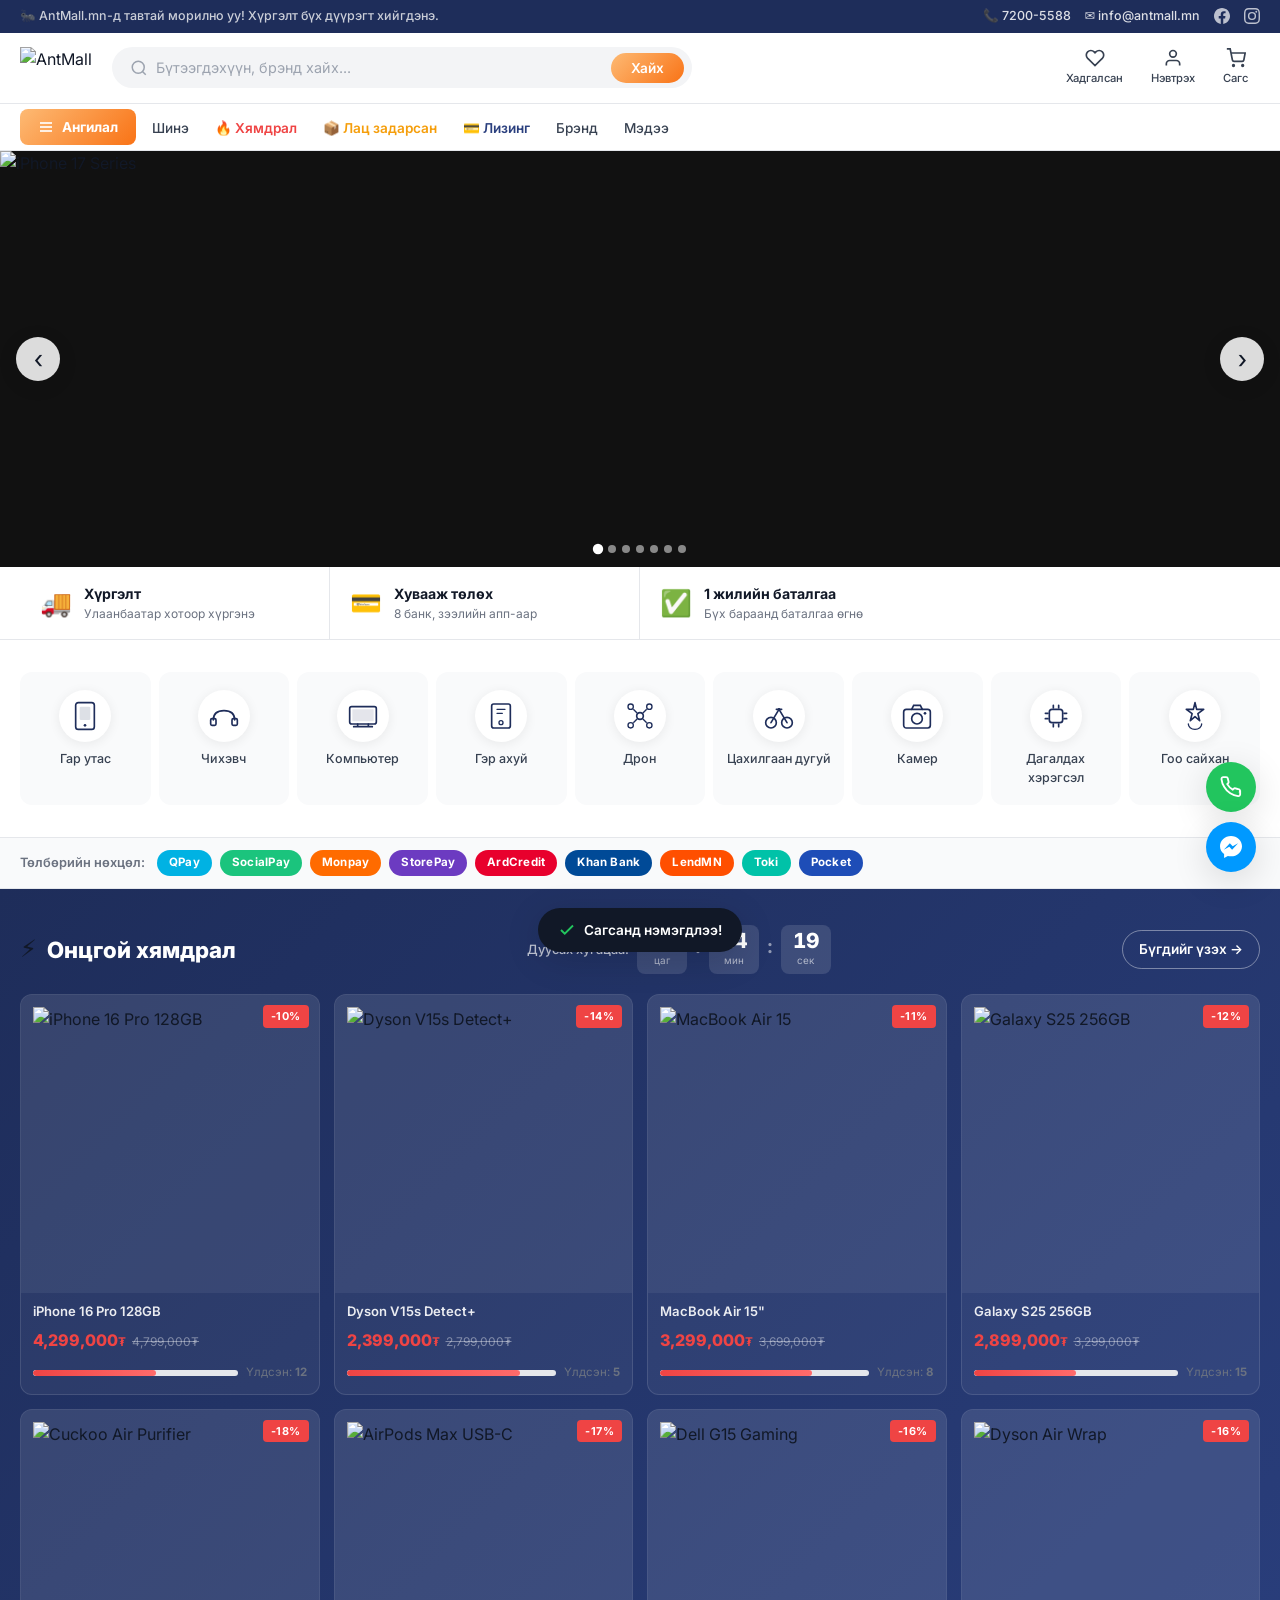
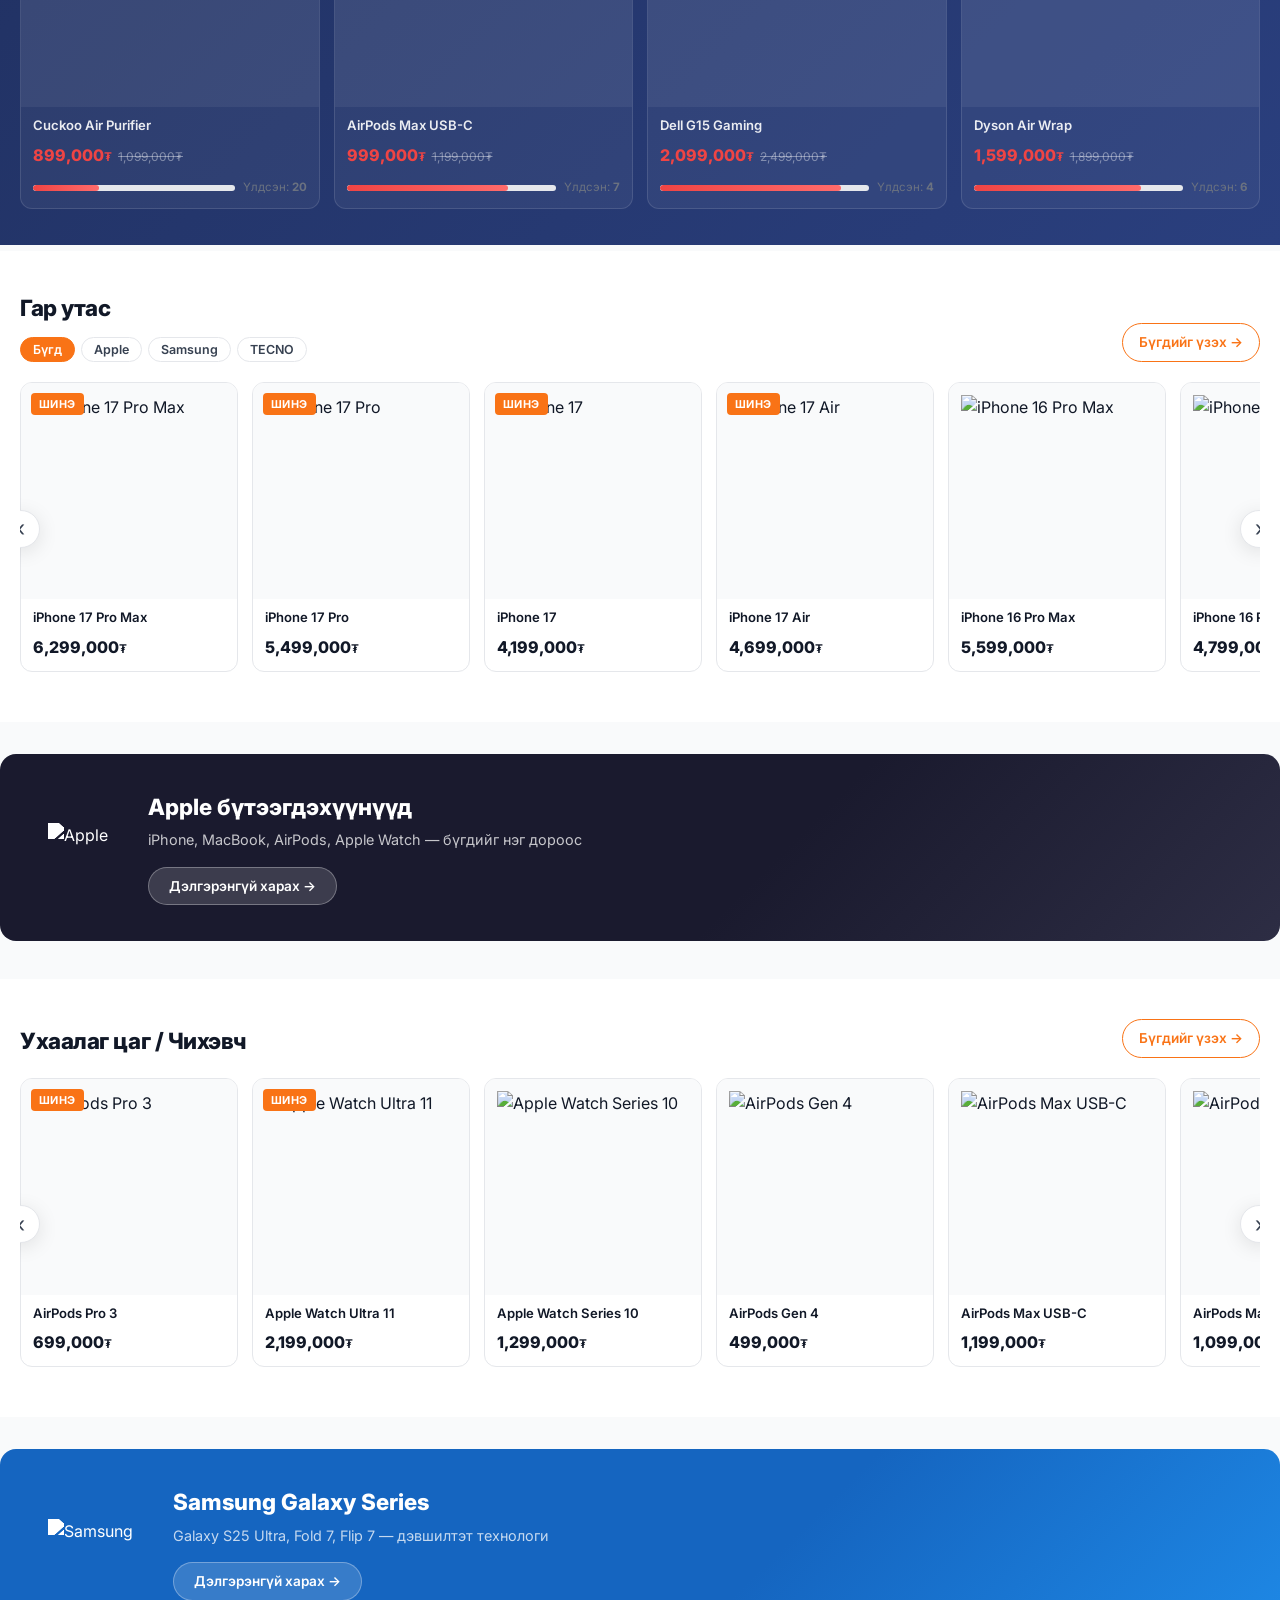
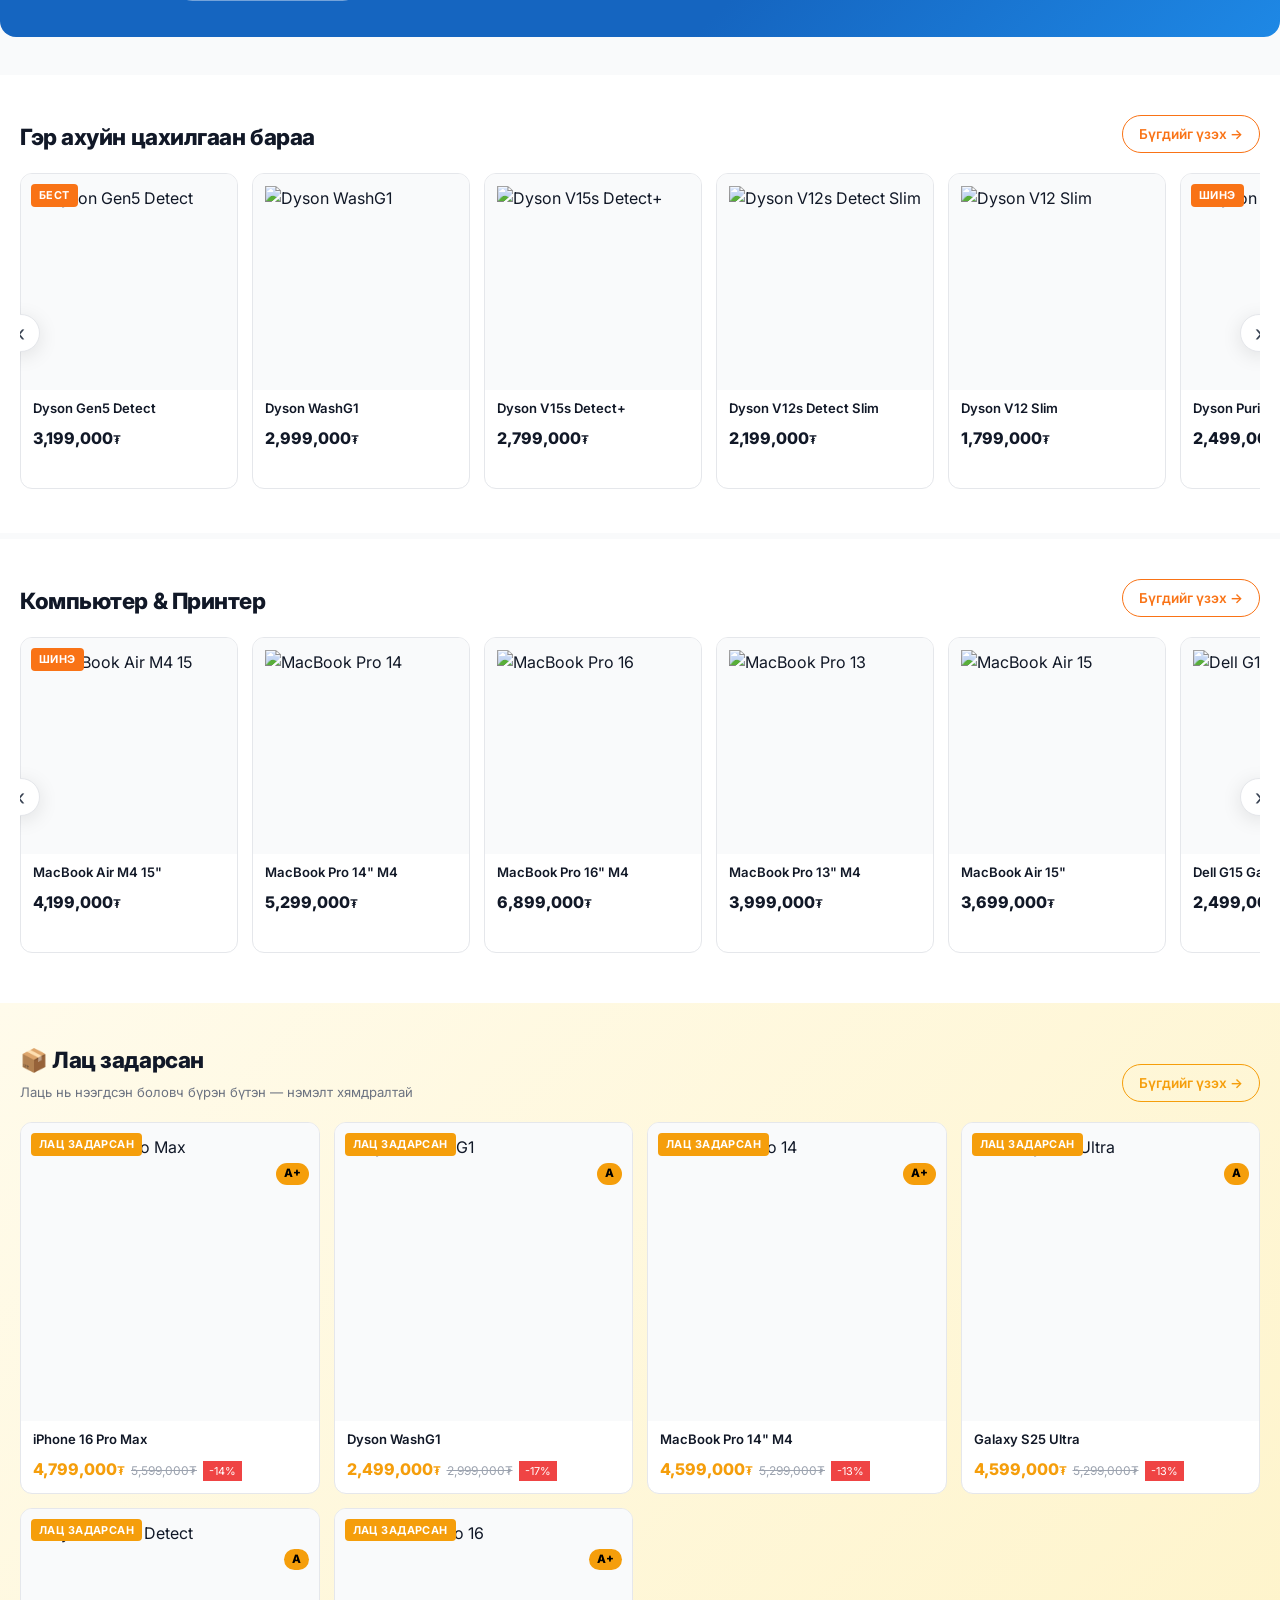
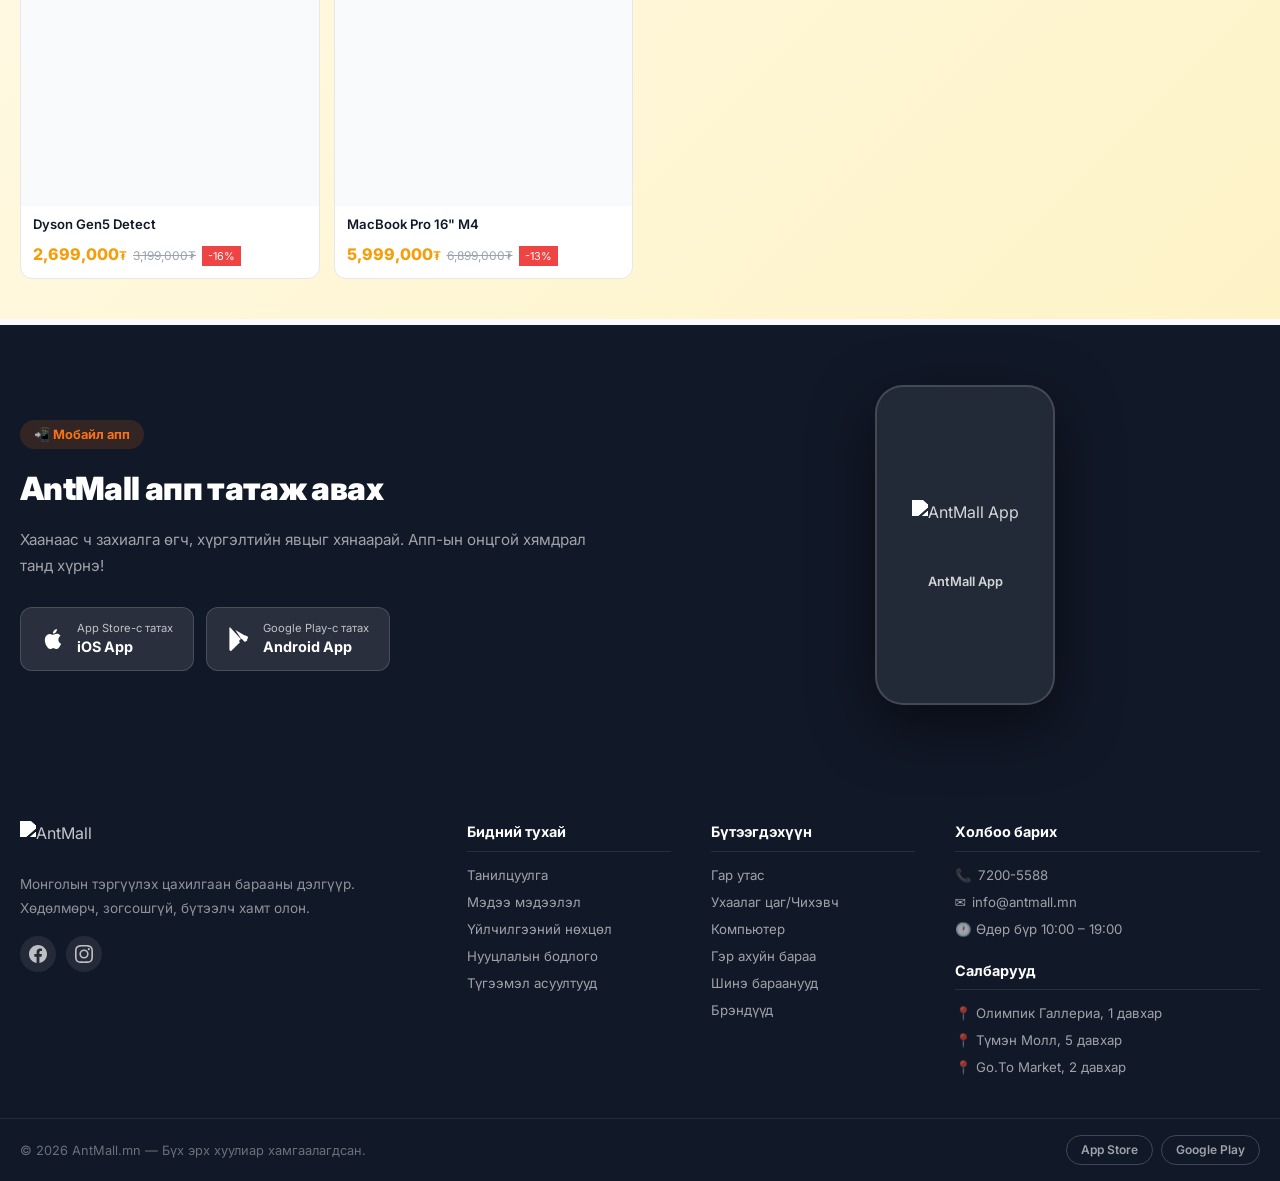
==== commit baa97a5c: "Remove Trade-In section Removed Trade-In from: - Main nav link and mobile menu link - Features strip" ====
--- a/index.html
+++ b/index.html
@@ -70,7 +70,6 @@
     <ul class="nav-links">
       <li><a href="https://antmall.mn/products?new" class="nav-link">Шинэ</a></li>
       <li><a href="https://antmall.mn/products?sale" class="nav-link nav-link--sale">🔥 Хямдрал</a></li>
-      <li><a href="#tradein" class="nav-link nav-link--tradein">🔄 Trade-In</a></li>
       <li><a href="#openbox" class="nav-link nav-link--openbox">📦 Лац задарсан</a></li>
       <li><a href="https://docs.google.com/forms/d/e/1FAIpQLSffoQ2lsSwEwpXqkVCq2rVzPJdl4Imlt9eHZBdeTb1bOzNmUQ/viewform" target="_blank" class="nav-link nav-link--leasing">💳 Лизинг</a></li>
       <li><a href="https://antmall.mn/brands" class="nav-link">Брэнд</a></li>
@@ -125,7 +124,6 @@
   <nav class="mobile-menu__nav">
     <a href="https://antmall.mn/products?new">🆕 Шинэ бараа</a>
     <a href="https://antmall.mn/products?sale" class="mm-sale">🔥 Хямдрал</a>
-    <a href="#tradein">🔄 Trade-In</a>
     <a href="#openbox">📦 Лац задарсан</a>
     <a href="https://docs.google.com/forms/d/e/1FAIpQLSffoQ2lsSwEwpXqkVCq2rVzPJdl4Imlt9eHZBdeTb1bOzNmUQ/viewform" target="_blank">💳 Лизинг</a>
     <a href="https://antmall.mn/brands">🏷 Брэнд</a>
@@ -183,13 +181,6 @@
       <div class="feature__text">
         <strong>Хувааж төлөх</strong>
         <span>8 банк, зээлийн апп-аар</span>
-      </div>
-    </div>
-    <div class="feature">
-      <div class="feature__icon">🔄</div>
-      <div class="feature__text">
-        <strong>Trade-In</strong>
-        <span>Хуучинтайгаа солих боломжтой</span>
       </div>
     </div>
     <div class="feature">
@@ -419,49 +410,6 @@
   </div>
 </section>
 
-<!-- ═══ TRADE-IN BANNER (NEW FEATURE) ═══ -->
-<section class="tradein-section" id="tradein">
-  <div class="container tradein__inner">
-    <div class="tradein__text">
-      <div class="tradein__tag">🔄 Trade-In хөтөлбөр</div>
-      <h2>Хуучин төхөөрөмжөө<br/>шинэтгэцгээе!</h2>
-      <p>Хуучин утас, таблет, компьютерийнхаа үнэлгээг авч, шинэ бараа худалдан авахдаа хэрэглэнэ үү.</p>
-      <div class="tradein__steps">
-        <div class="tradein__step">
-          <span class="tradein__step-num">1</span>
-          <span>Мэдэгдэл илгээх</span>
-        </div>
-        <svg width="24" height="24" viewBox="0 0 24 24" fill="none" stroke="currentColor" stroke-width="2"><path d="M5 12h14M12 5l7 7-7 7"/></svg>
-        <div class="tradein__step">
-          <span class="tradein__step-num">2</span>
-          <span>Үнэлгээ авах</span>
-        </div>
-        <svg width="24" height="24" viewBox="0 0 24 24" fill="none" stroke="currentColor" stroke-width="2"><path d="M5 12h14M12 5l7 7-7 7"/></svg>
-        <div class="tradein__step">
-          <span class="tradein__step-num">3</span>
-          <span>Шинэ бараа авах</span>
-        </div>
-      </div>
-      <a href="https://docs.google.com/forms/d/e/1FAIpQLSffoQ2lsSwEwpXqkVCq2rVzPJdl4Imlt9eHZBdeTb1bOzNmUQ/viewform" target="_blank" class="btn-tradein">Trade-In хүсэлт илгээх →</a>
-    </div>
-    <div class="tradein__visual">
-      <div class="tradein__phones">
-        <div class="tradein__phone tradein__phone--old">
-          <div class="tradein__phone-screen">📱 Хуучин</div>
-        </div>
-        <div class="tradein__arrow-icon">
-          <svg width="40" height="40" viewBox="0 0 24 24" fill="none" stroke="currentColor" stroke-width="2"><path d="M5 12h14M12 5l7 7-7 7"/></svg>
-        </div>
-        <div class="tradein__phone tradein__phone--new">
-          <div class="tradein__phone-screen">✨ Шинэ</div>
-        </div>
-      </div>
-      <div class="tradein__badge-wrap">
-        <div class="tradein__badge">+ Мөнгө хэмнэнэ!</div>
-      </div>
-    </div>
-  </div>
-</section>
 
 <!-- ═══ APP DOWNLOAD ═══ -->
 <section class="app-section">
--- a/style.css
+++ b/style.css
@@ -233,7 +233,6 @@
 .nav-link:hover { color: var(--orange); background: var(--orange-light); }
 .nav-link--sale { color: var(--red); font-weight: 600; }
 .nav-link--sale:hover { background: #fef2f2; }
-.nav-link--tradein { color: var(--navy); font-weight: 600; }
 .nav-link--openbox { color: var(--amber); font-weight: 600; }
 .nav-link--leasing { color: var(--navy-light); font-weight: 600; }
 
@@ -872,136 +871,6 @@
 }
 .openbox-grid .pc__media { background: var(--gray-50); }
 
-/* ── TRADE-IN SECTION ── */
-.tradein-section {
-  padding: 60px 0;
-  background: linear-gradient(135deg, var(--navy) 0%, #0f172a 100%);
-  border-top: 6px solid var(--gray-50);
-}
-.tradein__inner {
-  display: grid;
-  grid-template-columns: 1fr 1fr;
-  gap: 60px;
-  align-items: center;
-}
-.tradein__tag {
-  display: inline-flex;
-  align-items: center;
-  gap: 6px;
-  background: rgba(249,115,22,.2);
-  color: var(--orange);
-  font-size: .8rem;
-  font-weight: 700;
-  padding: 5px 14px;
-  border-radius: 20px;
-  margin-bottom: 16px;
-  border: 1px solid rgba(249,115,22,.3);
-}
-.tradein__text h2 {
-  font-size: 2rem;
-  font-weight: 900;
-  color: var(--white);
-  line-height: 1.2;
-  margin-bottom: 14px;
-  letter-spacing: -.02em;
-}
-.tradein__text p {
-  font-size: .95rem;
-  color: rgba(255,255,255,.65);
-  line-height: 1.7;
-  margin-bottom: 28px;
-}
-.tradein__steps {
-  display: flex;
-  align-items: center;
-  gap: 12px;
-  margin-bottom: 32px;
-  flex-wrap: wrap;
-}
-.tradein__step {
-  display: flex;
-  align-items: center;
-  gap: 8px;
-  color: rgba(255,255,255,.85);
-  font-size: .85rem;
-  font-weight: 500;
-}
-.tradein__step-num {
-  width: 28px;
-  height: 28px;
-  display: flex;
-  align-items: center;
-  justify-content: center;
-  background: var(--orange);
-  color: var(--white);
-  border-radius: 50%;
-  font-size: .8rem;
-  font-weight: 800;
-  flex-shrink: 0;
-}
-.tradein__steps svg { color: rgba(255,255,255,.3); flex-shrink: 0; }
-.btn-tradein {
-  display: inline-flex;
-  align-items: center;
-  gap: 8px;
-  background: var(--orange-grad);
-  color: var(--white);
-  padding: 14px 32px;
-  border-radius: 50px;
-  font-size: .95rem;
-  font-weight: 700;
-  transition: all var(--trans);
-  box-shadow: 0 4px 20px rgba(249,115,22,.4);
-}
-.btn-tradein:hover {
-  transform: translateY(-2px);
-  box-shadow: 0 8px 30px rgba(249,115,22,.5);
-}
-.tradein__visual {
-  display: flex;
-  flex-direction: column;
-  align-items: center;
-  gap: 24px;
-}
-.tradein__phones {
-  display: flex;
-  align-items: center;
-  gap: 20px;
-}
-.tradein__phone {
-  width: 100px;
-  height: 160px;
-  border-radius: 16px;
-  display: flex;
-  align-items: center;
-  justify-content: center;
-  font-size: .8rem;
-  font-weight: 600;
-  text-align: center;
-}
-.tradein__phone--old {
-  background: rgba(255,255,255,.08);
-  border: 2px solid rgba(255,255,255,.15);
-  color: rgba(255,255,255,.5);
-}
-.tradein__phone--new {
-  background: var(--orange-grad);
-  border: 2px solid rgba(255,255,255,.2);
-  color: var(--white);
-  box-shadow: 0 8px 32px rgba(249,115,22,.4);
-}
-.tradein__phone-screen { padding: 16px 8px; line-height: 1.6; }
-.tradein__arrow-icon { color: rgba(255,255,255,.4); }
-.tradein__badge-wrap { text-align: center; }
-.tradein__badge {
-  background: rgba(249,115,22,.15);
-  border: 1px solid rgba(249,115,22,.3);
-  color: var(--orange);
-  padding: 8px 20px;
-  border-radius: 50px;
-  font-size: .85rem;
-  font-weight: 700;
-}
 
 /* ── APP SECTION ── */
 .app-section {
@@ -1216,7 +1085,6 @@
   .feature { border-bottom: 1px solid var(--gray-200); }
   .feature:nth-child(2n) { border-right: none; }
   .brand-banner__content { padding: 24px 28px; gap: 20px; }
-  .tradein__inner { grid-template-columns: 1fr; gap: 32px; }
   .app-section__inner { grid-template-columns: 1fr; gap: 32px; }
   .app-section__img { display: none; }
 }
@@ -1272,10 +1140,6 @@
   /* Brand banners */
   .brand-banner__content { flex-direction: column; text-align: center; padding: 24px; }
 
-  /* Trade-In visual */
-  .tradein__phones { flex-direction: column; gap: 12px; }
-  .tradein__arrow-icon svg { transform: rotate(90deg); }
-
   /* Footer */
   .footer__grid { grid-template-columns: 1fr; gap: 28px; }
   .footer__bottom-inner { flex-direction: column; text-align: center; }
@@ -1328,15 +1192,10 @@
   .hero__arrow { width: 32px; height: 32px; font-size: 1.2rem; }
 
   /* Headings */
-  .tradein__text h2 { font-size: 1.4rem; }
   .app-section__text h2 { font-size: 1.4rem; }
 
   /* Payments */
   .payments__inner { flex-direction: column; align-items: flex-start; gap: 10px; }
-
-  /* Trade-In steps: stack vertically */
-  .tradein__steps { flex-direction: column; align-items: flex-start; gap: 8px; }
-  .tradein__steps > svg { display: none; }
 
   /* Mobile menu: fit narrow screens */
   .mobile-menu { width: min(300px, 88vw); }
@@ -1350,7 +1209,7 @@
 
   /* Section padding */
   .ps, .flash-section, .openbox-section { padding: 24px 0; }
-  .tradein-section, .app-section { padding: 32px 0; }
+  .app-section { padding: 32px 0; }
 }
 
 @media (max-width: 360px) {
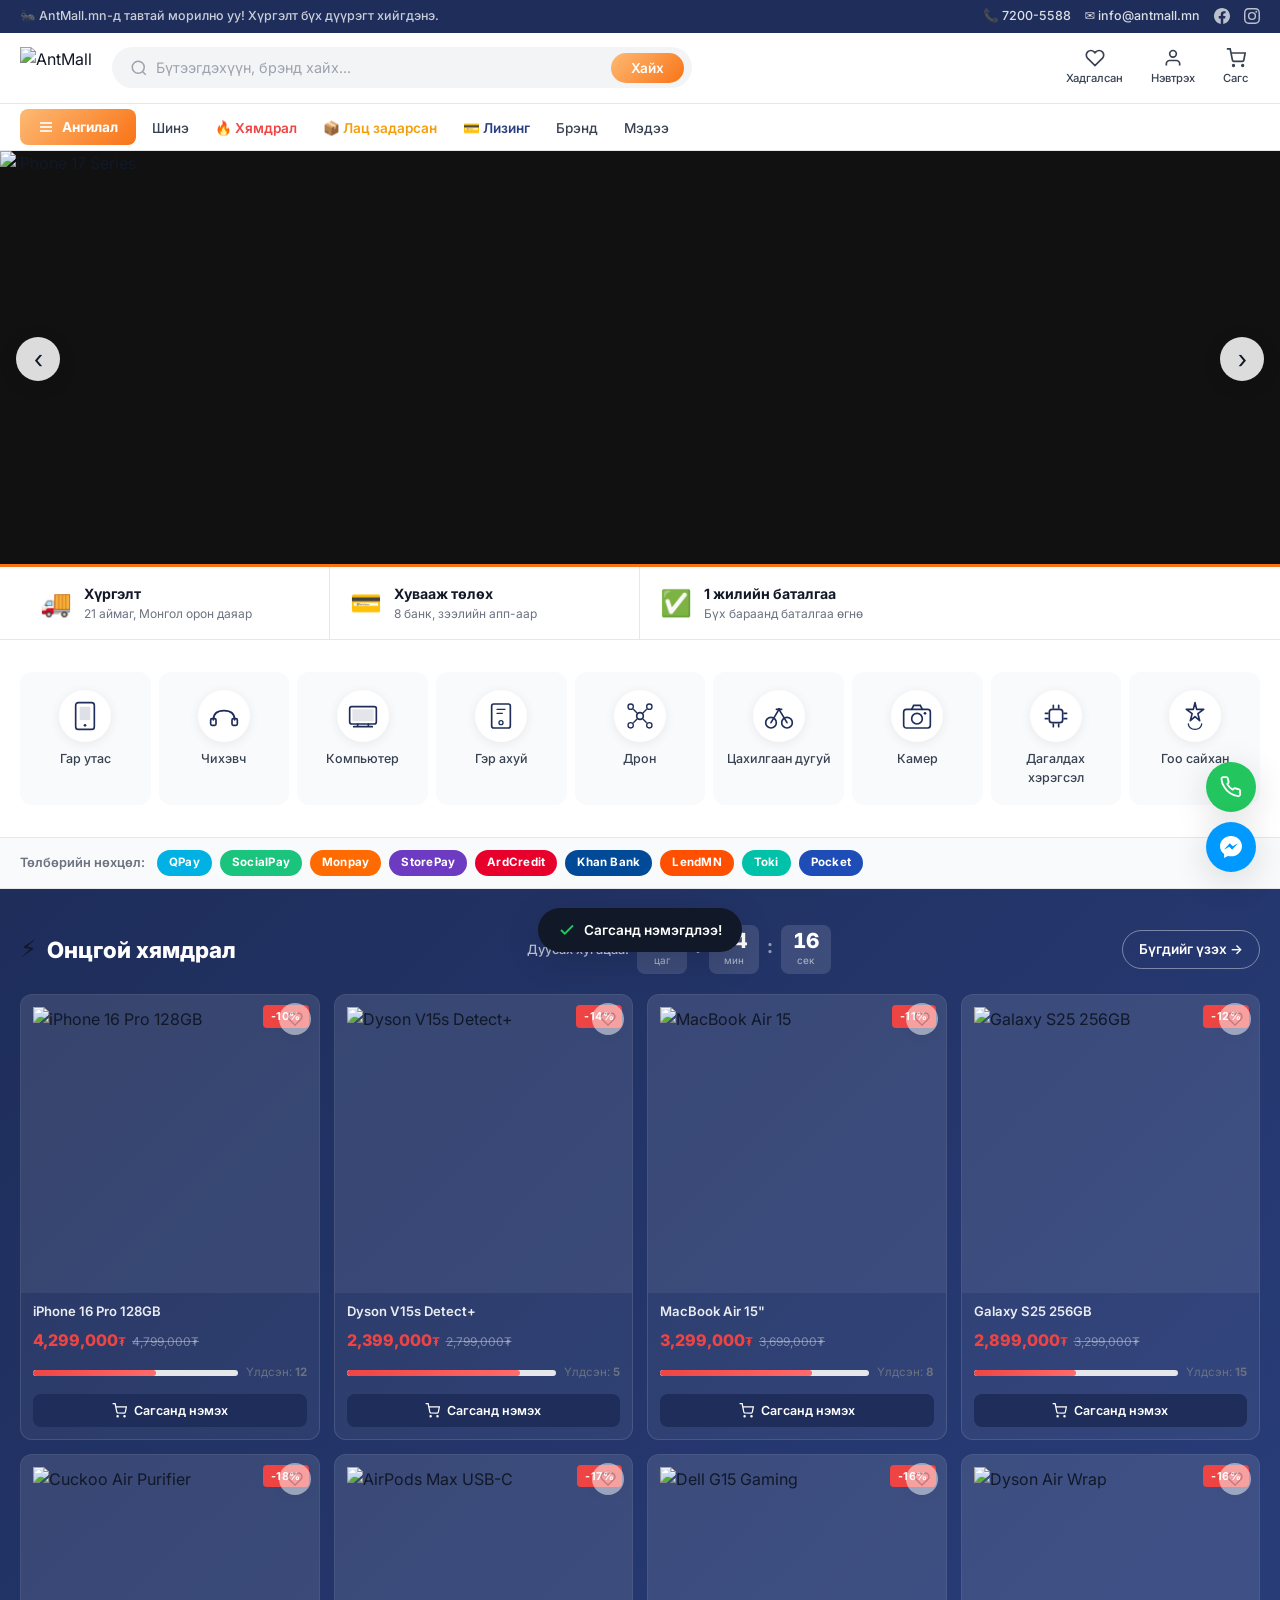
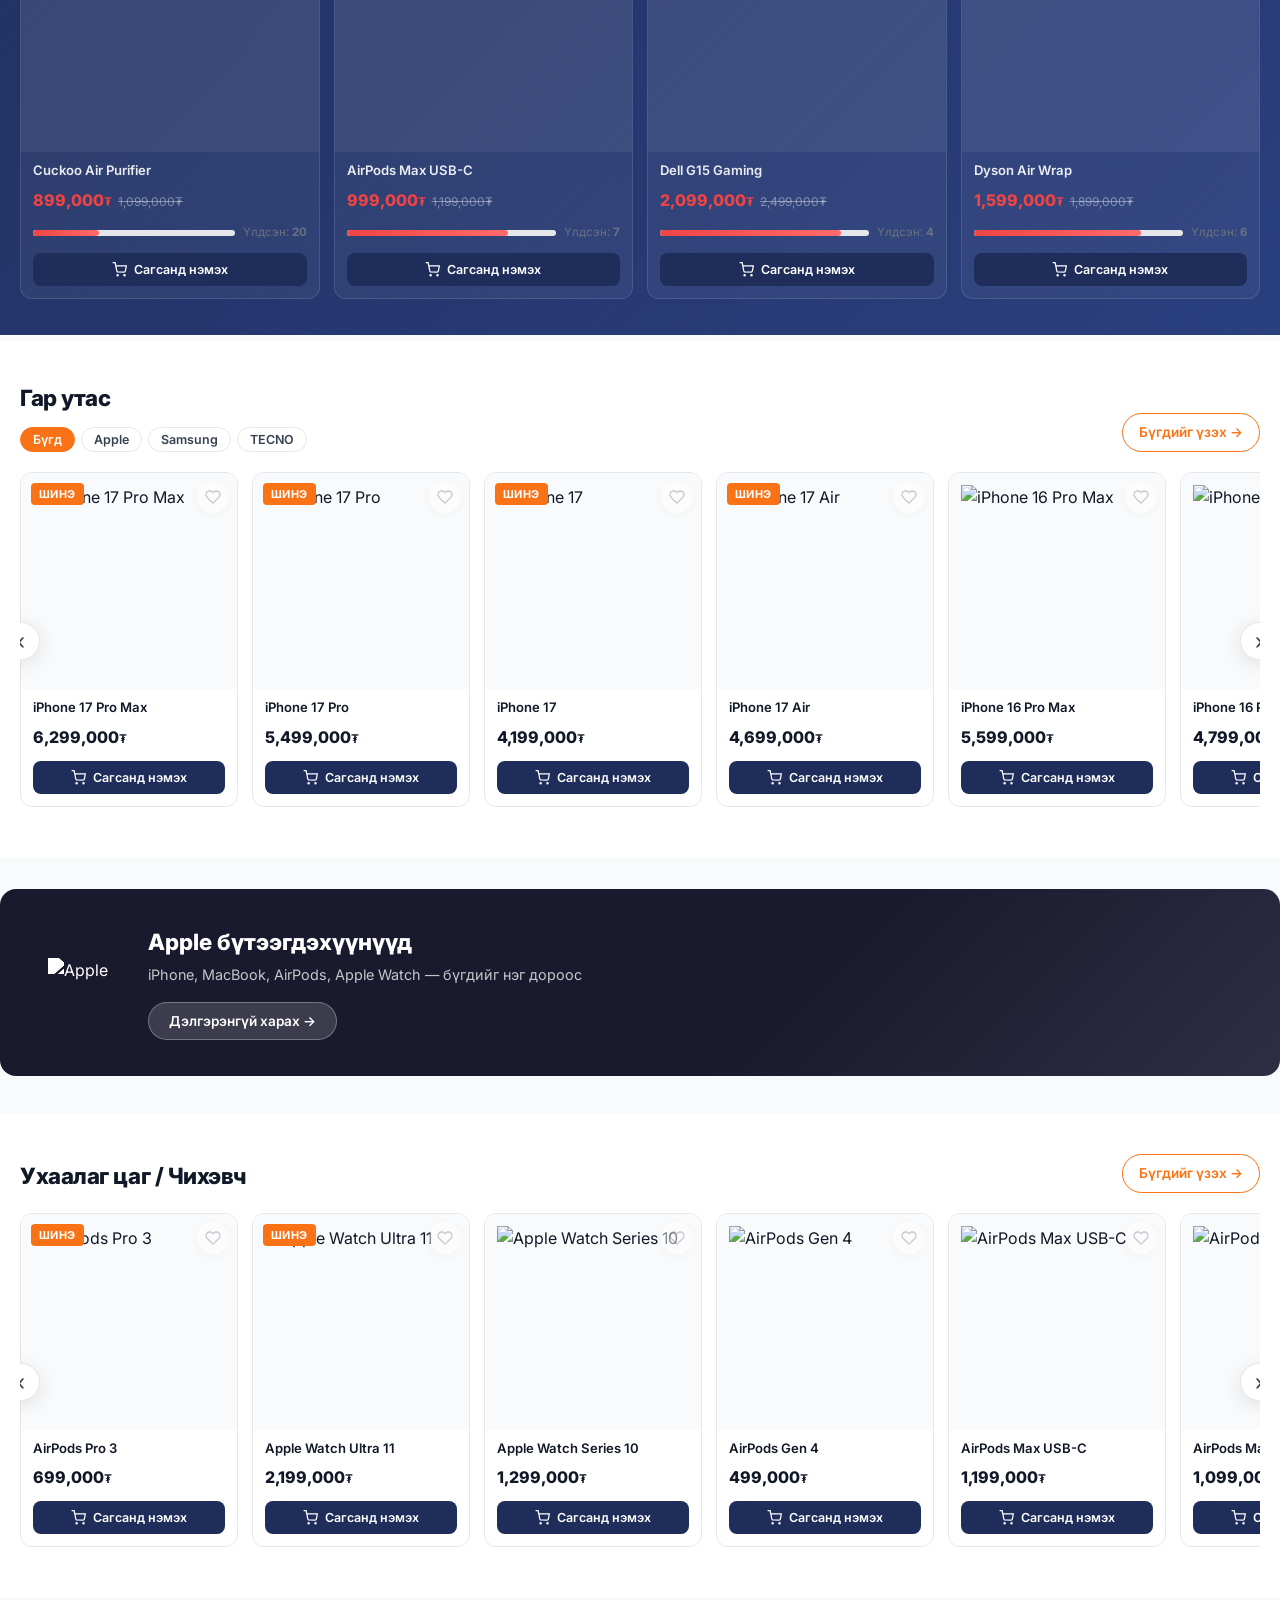
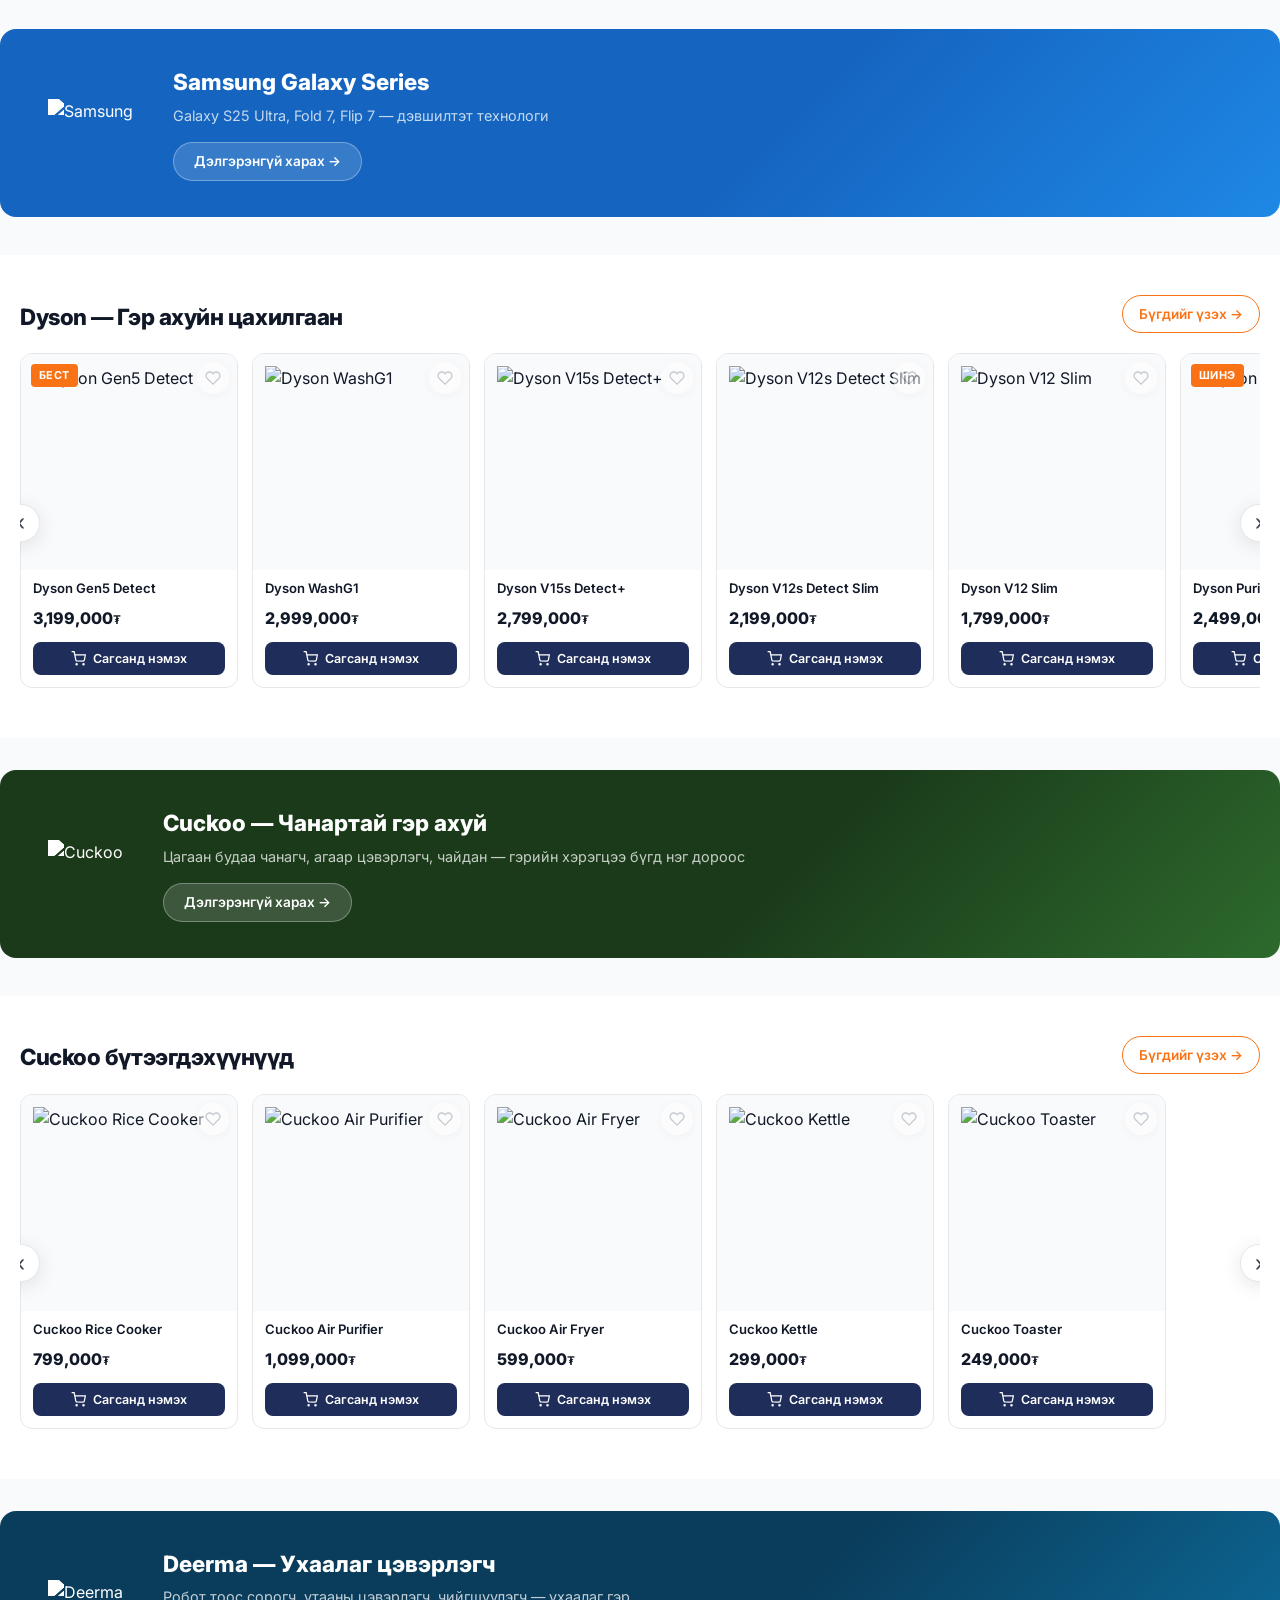
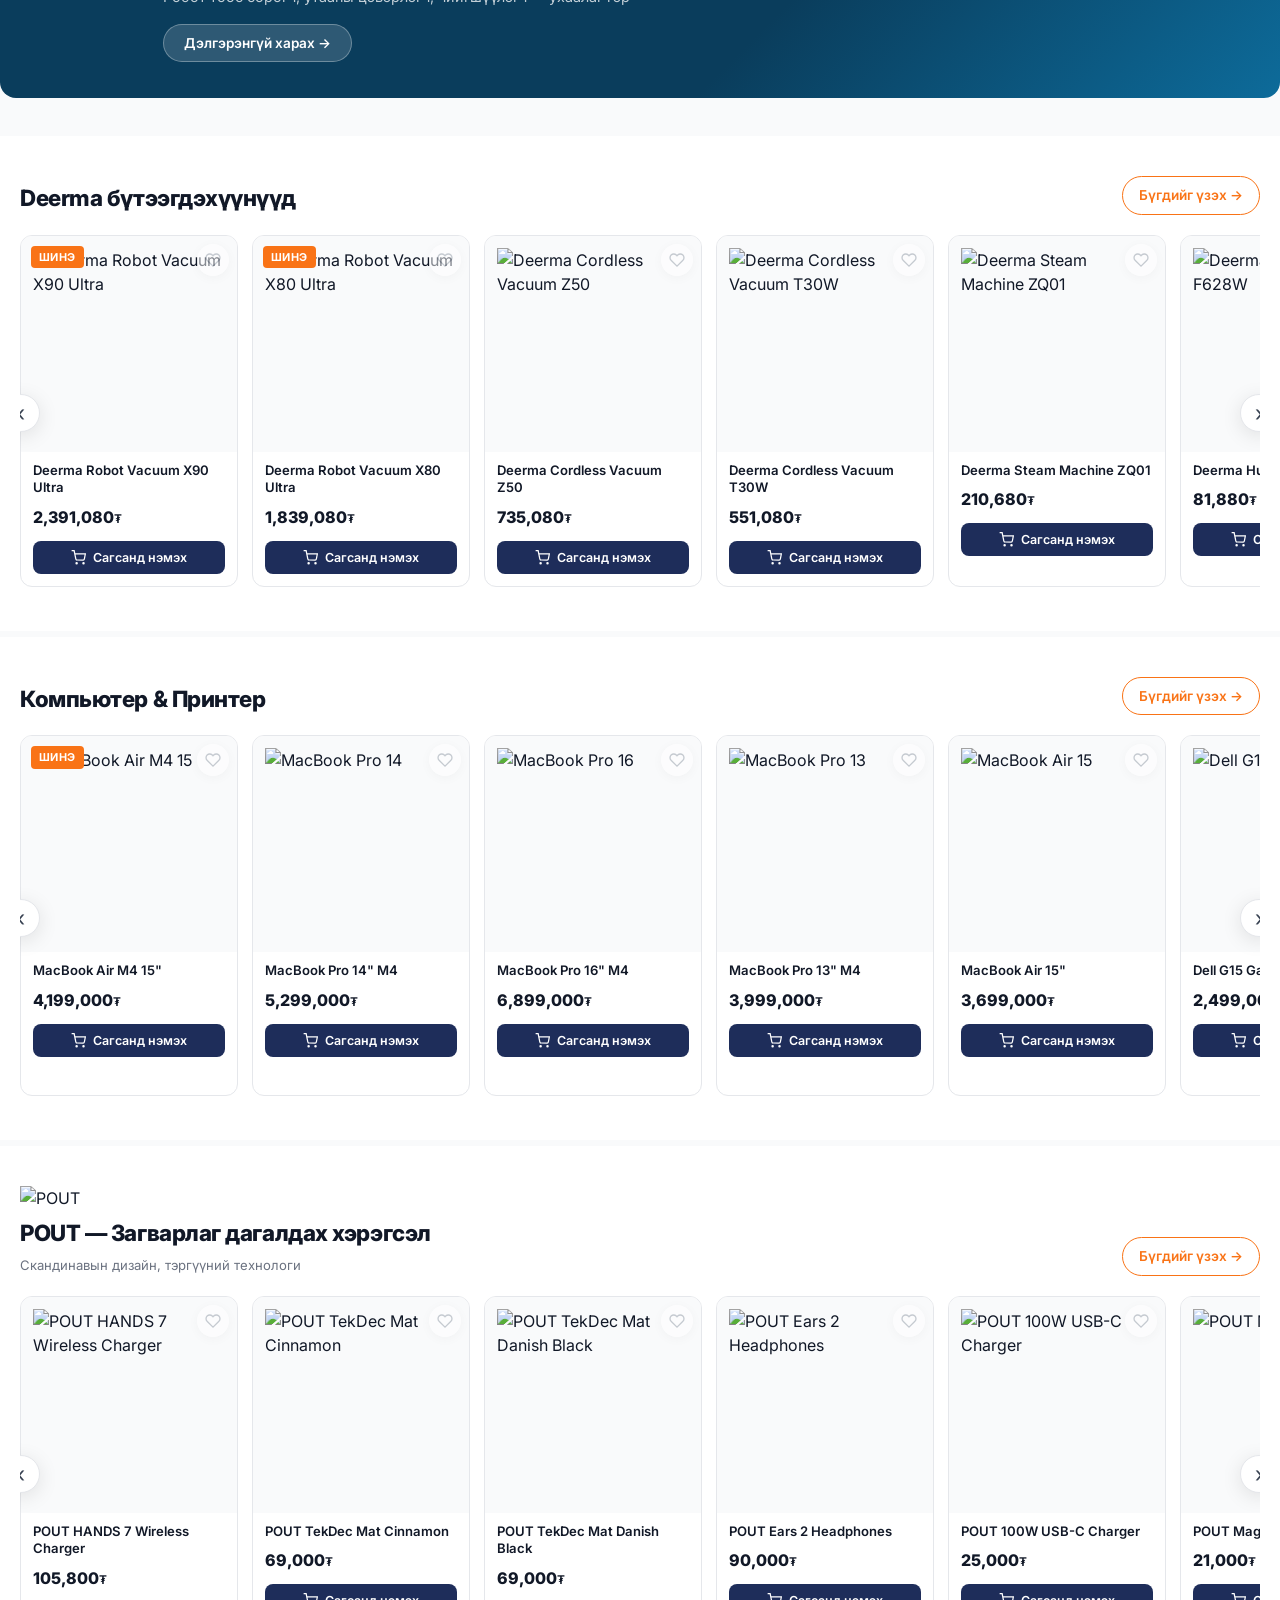
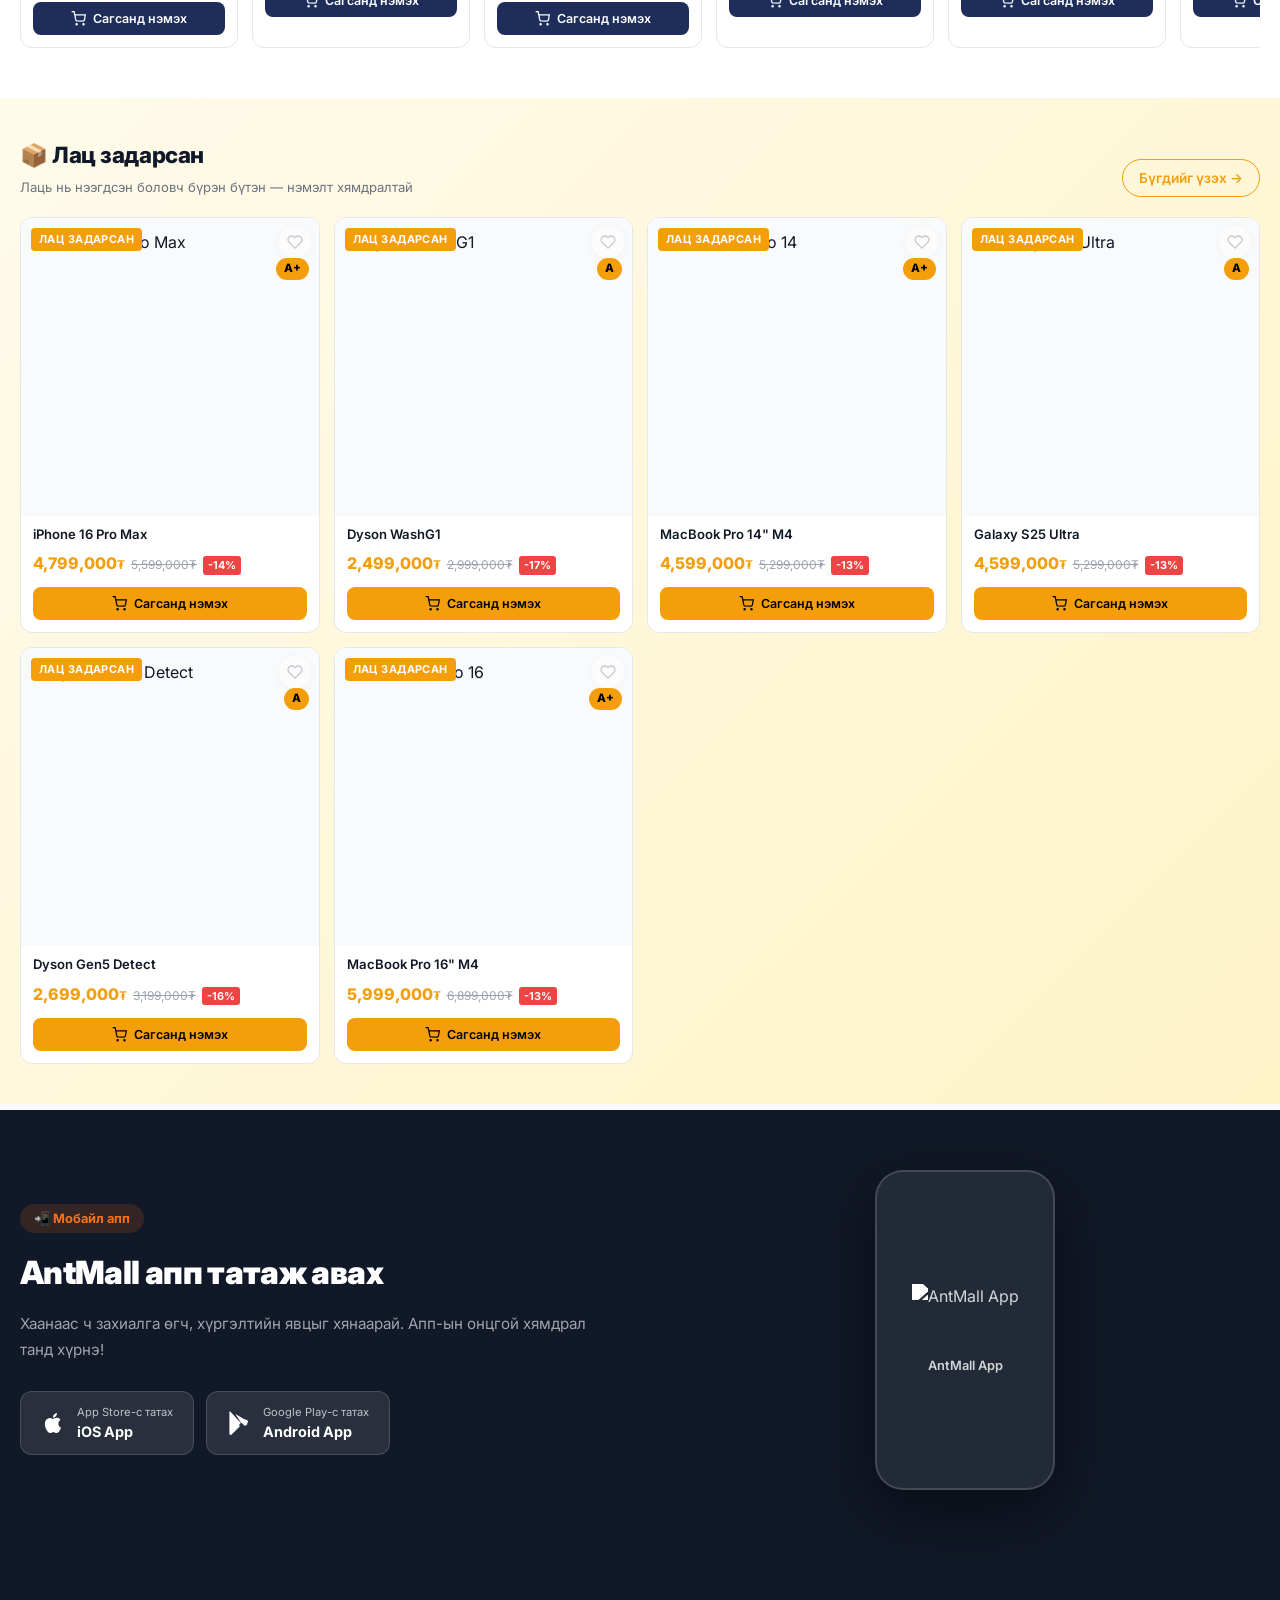
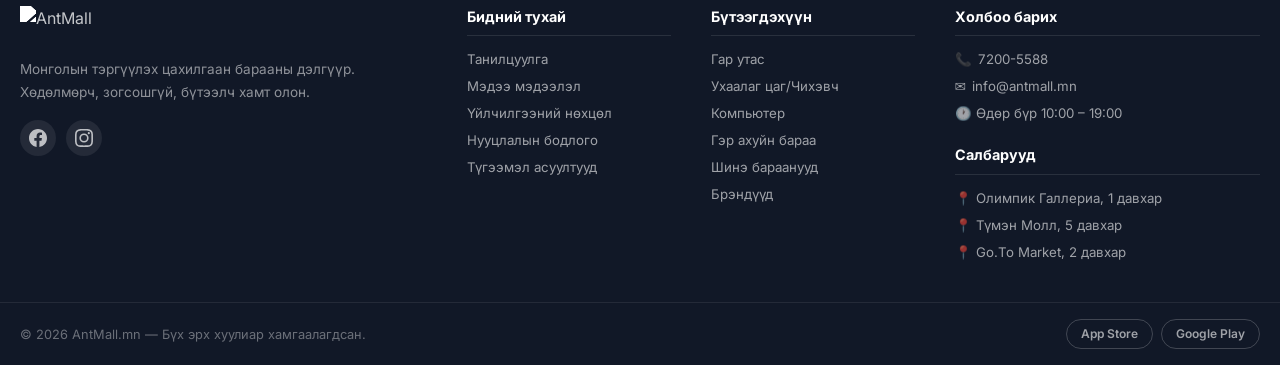
==== commit 29df12ab: "Add Cuckoo/Deerma/POUT sections, interactive hero, redesigned product cards - Add Cuckoo, Deerma, PO" ====
--- a/index.html
+++ b/index.html
@@ -164,6 +164,7 @@
   <button class="hero__arrow hero__arrow--prev" id="heroPrev">‹</button>
   <button class="hero__arrow hero__arrow--next" id="heroNext">›</button>
   <div class="hero__dots" id="heroDots"></div>
+  <div class="hero__progress"><div class="hero__progress-bar" id="heroProgressBar"></div></div>
 </section>
 
 <!-- ═══ FEATURE STRIP ═══ -->
@@ -173,7 +174,7 @@
       <div class="feature__icon">🚚</div>
       <div class="feature__text">
         <strong>Хүргэлт</strong>
-        <span>Улаанбаатар хотоор хүргэнэ</span>
+        <span>21 аймаг, Монгол орон даяар</span>
       </div>
     </div>
     <div class="feature">
@@ -362,14 +363,14 @@
   </a>
 </section>
 
-<!-- ═══ APPLIANCES ═══ -->
+<!-- ═══ DYSON APPLIANCES ═══ -->
 <section class="ps" id="appliancesSection">
   <div class="container">
     <div class="ps__header">
       <div class="ps__title-wrap">
-        <h2 class="ps__title">Гэр ахуйн цахилгаан бараа</h2>
-      </div>
-      <a href="https://antmall.mn/products?category=9" class="btn-see-all">Бүгдийг үзэх →</a>
+        <h2 class="ps__title">Dyson — Гэр ахуйн цахилгаан</h2>
+      </div>
+      <a href="https://antmall.mn/products?brands=6" class="btn-see-all">Бүгдийг үзэх →</a>
     </div>
     <div class="ps__scroll-wrap">
       <button class="ps__arrow ps__arrow--left" id="appliancesLeft">‹</button>
@@ -379,6 +380,72 @@
   </div>
 </section>
 
+<!-- ═══ CUCKOO BANNER ═══ -->
+<section class="brand-banner brand-banner--cuckoo">
+  <a href="https://antmall.mn/products?brands=1" class="brand-banner__link" target="_blank">
+    <div class="brand-banner__content">
+      <div class="brand-banner__logo">
+        <img src="https://admins-odoo.antmall.mn/api/webgrid/product_brand/1/image" alt="Cuckoo" />
+      </div>
+      <div class="brand-banner__text">
+        <h3>Cuckoo — Чанартай гэр ахуй</h3>
+        <p>Цагаан будаа чанагч, агаар цэвэрлэгч, чайдан — гэрийн хэрэгцээ бүгд нэг дороос</p>
+        <span class="brand-banner__cta">Дэлгэрэнгүй харах →</span>
+      </div>
+    </div>
+  </a>
+</section>
+
+<!-- ═══ CUCKOO PRODUCTS ═══ -->
+<section class="ps" id="cuckooSection">
+  <div class="container">
+    <div class="ps__header">
+      <div class="ps__title-wrap">
+        <h2 class="ps__title">Cuckoo бүтээгдэхүүнүүд</h2>
+      </div>
+      <a href="https://antmall.mn/products?brands=1" class="btn-see-all">Бүгдийг үзэх →</a>
+    </div>
+    <div class="ps__scroll-wrap">
+      <button class="ps__arrow ps__arrow--left" id="cuckooLeft">‹</button>
+      <div class="ps__grid" id="cuckooGrid"></div>
+      <button class="ps__arrow ps__arrow--right" id="cuckooRight">›</button>
+    </div>
+  </div>
+</section>
+
+<!-- ═══ DEERMA BANNER ═══ -->
+<section class="brand-banner brand-banner--deerma">
+  <a href="https://antmall.mn/products?brands=14" class="brand-banner__link" target="_blank">
+    <div class="brand-banner__content">
+      <div class="brand-banner__logo">
+        <img src="https://admins-odoo.antmall.mn/api/webgrid/product_brand/14/image" alt="Deerma" />
+      </div>
+      <div class="brand-banner__text">
+        <h3>Deerma — Ухаалаг цэвэрлэгч</h3>
+        <p>Робот тоос сорогч, утааны цэвэрлэгч, чийгшүүлэгч — ухаалаг гэр</p>
+        <span class="brand-banner__cta">Дэлгэрэнгүй харах →</span>
+      </div>
+    </div>
+  </a>
+</section>
+
+<!-- ═══ DEERMA PRODUCTS ═══ -->
+<section class="ps" id="deermaSection">
+  <div class="container">
+    <div class="ps__header">
+      <div class="ps__title-wrap">
+        <h2 class="ps__title">Deerma бүтээгдэхүүнүүд</h2>
+      </div>
+      <a href="https://antmall.mn/products?brands=14" class="btn-see-all">Бүгдийг үзэх →</a>
+    </div>
+    <div class="ps__scroll-wrap">
+      <button class="ps__arrow ps__arrow--left" id="deermaLeft">‹</button>
+      <div class="ps__grid" id="deermaGrid"></div>
+      <button class="ps__arrow ps__arrow--right" id="deermaRight">›</button>
+    </div>
+  </div>
+</section>
+
 <!-- ═══ COMPUTERS ═══ -->
 <section class="ps" id="computersSection">
   <div class="container">
@@ -392,6 +459,27 @@
       <button class="ps__arrow ps__arrow--left" id="computersLeft">‹</button>
       <div class="ps__grid" id="computersGrid"></div>
       <button class="ps__arrow ps__arrow--right" id="computersRight">›</button>
+    </div>
+  </div>
+</section>
+
+<!-- ═══ POUT ACCESSORIES ═══ -->
+<section class="ps pout-section" id="poutSection">
+  <div class="container">
+    <div class="ps__header">
+      <div class="ps__title-wrap">
+        <div class="pout-header-brand">
+          <img src="https://admins-odoo.antmall.mn/api/webgrid/product_brand/3/image" alt="POUT" class="pout-logo" />
+        </div>
+        <h2 class="ps__title">POUT — Загварлаг дагалдах хэрэгсэл</h2>
+        <p class="ps__subtitle">Скандинавын дизайн, тэргүүний технологи</p>
+      </div>
+      <a href="https://antmall.mn/products?brands=3" class="btn-see-all">Бүгдийг үзэх →</a>
+    </div>
+    <div class="ps__scroll-wrap">
+      <button class="ps__arrow ps__arrow--left" id="poutLeft">‹</button>
+      <div class="ps__grid" id="poutGrid"></div>
+      <button class="ps__arrow ps__arrow--right" id="poutRight">›</button>
     </div>
   </div>
 </section>
--- a/style.css
+++ b/style.css
@@ -426,6 +426,21 @@
   width: 24px;
   border-radius: 4px;
 }
+/* hero progress bar */
+.hero__progress {
+  position: absolute;
+  bottom: 0;
+  left: 0;
+  right: 0;
+  height: 3px;
+  background: rgba(255,255,255,.2);
+  z-index: 10;
+}
+.hero__progress-bar {
+  height: 100%;
+  background: var(--orange);
+  width: 0%;
+}
 
 /* ── FEATURES ── */
 .features {
@@ -667,34 +682,30 @@
   transition: all var(--trans);
   z-index: 2;
   box-shadow: var(--shadow);
-  opacity: 0;
+  opacity: 0.55;
 }
 .pc:hover .btn-wish { opacity: 1; }
 .btn-wish:hover { color: var(--red); background: var(--white); }
 .btn-wish.active { color: var(--red); opacity: 1; }
-.pc__hover-action {
-  position: absolute;
-  bottom: 0;
-  left: 0;
-  right: 0;
-  transform: translateY(100%);
-  transition: transform var(--trans);
-}
-.pc:hover .pc__hover-action { transform: translateY(0); }
 .btn-add-cart {
   width: 100%;
   display: flex;
   align-items: center;
   justify-content: center;
   gap: 7px;
-  padding: 10px;
+  padding: 9px 10px;
   background: var(--navy);
   color: var(--white);
-  font-size: .8rem;
+  font-size: .78rem;
   font-weight: 600;
-  transition: background var(--trans);
-}
-.btn-add-cart:hover { background: var(--orange); }
+  border-radius: var(--r-sm);
+  margin-top: 8px;
+  transition: background var(--trans), transform .15s;
+}
+.btn-add-cart:hover { background: var(--orange); transform: translateY(-1px); }
+.btn-add-cart:active { transform: translateY(0); }
+.btn-add-cart--amber { background: var(--amber); color: #000; }
+.btn-add-cart--amber:hover { background: #e08e09; }
 .pc__body {
   padding: 10px 12px 12px;
   display: flex;
@@ -736,6 +747,10 @@
 .price-now { font-size: 1rem; font-weight: 800; color: var(--gray-900); }
 .currency { font-size: .75rem; font-weight: 600; }
 .price-was { font-size: .75rem; color: var(--gray-400); text-decoration: line-through; }
+.price-save {
+  font-size: .68rem; font-weight: 700; color: var(--white);
+  background: var(--red); padding: 1px 5px; border-radius: 3px;
+}
 
 /* ── FLASH DEALS ── */
 .flash-section {
@@ -828,6 +843,14 @@
 }
 .brand-banner--samsung .brand-banner__content {
   background: linear-gradient(135deg, #1565c0 60%, #1e88e5);
+  color: var(--white);
+}
+.brand-banner--cuckoo .brand-banner__content {
+  background: linear-gradient(135deg, #1a3a1a 60%, #2d6a2d);
+  color: var(--white);
+}
+.brand-banner--deerma .brand-banner__content {
+  background: linear-gradient(135deg, #0a3d5c 60%, #0d6b9a);
   color: var(--white);
 }
 .brand-banner__content:hover { transform: scale(1.005); box-shadow: var(--shadow-lg); }
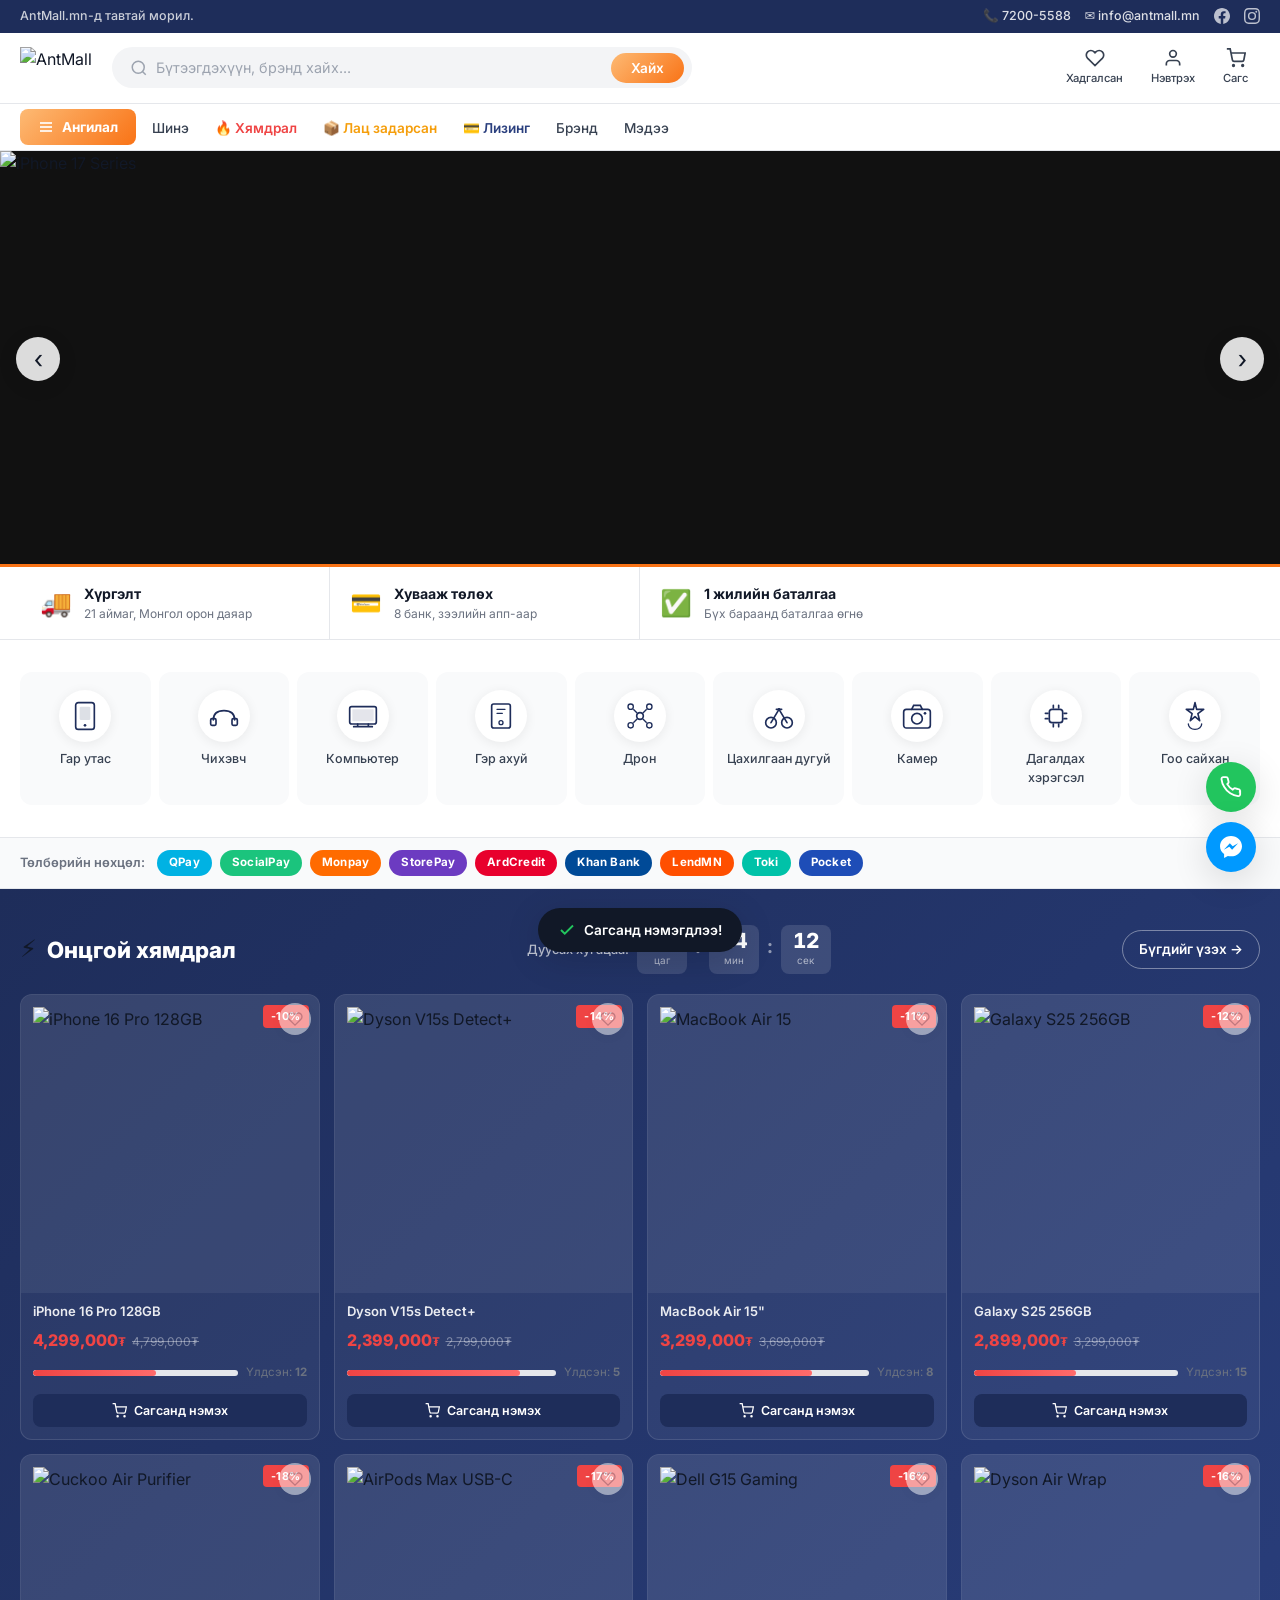
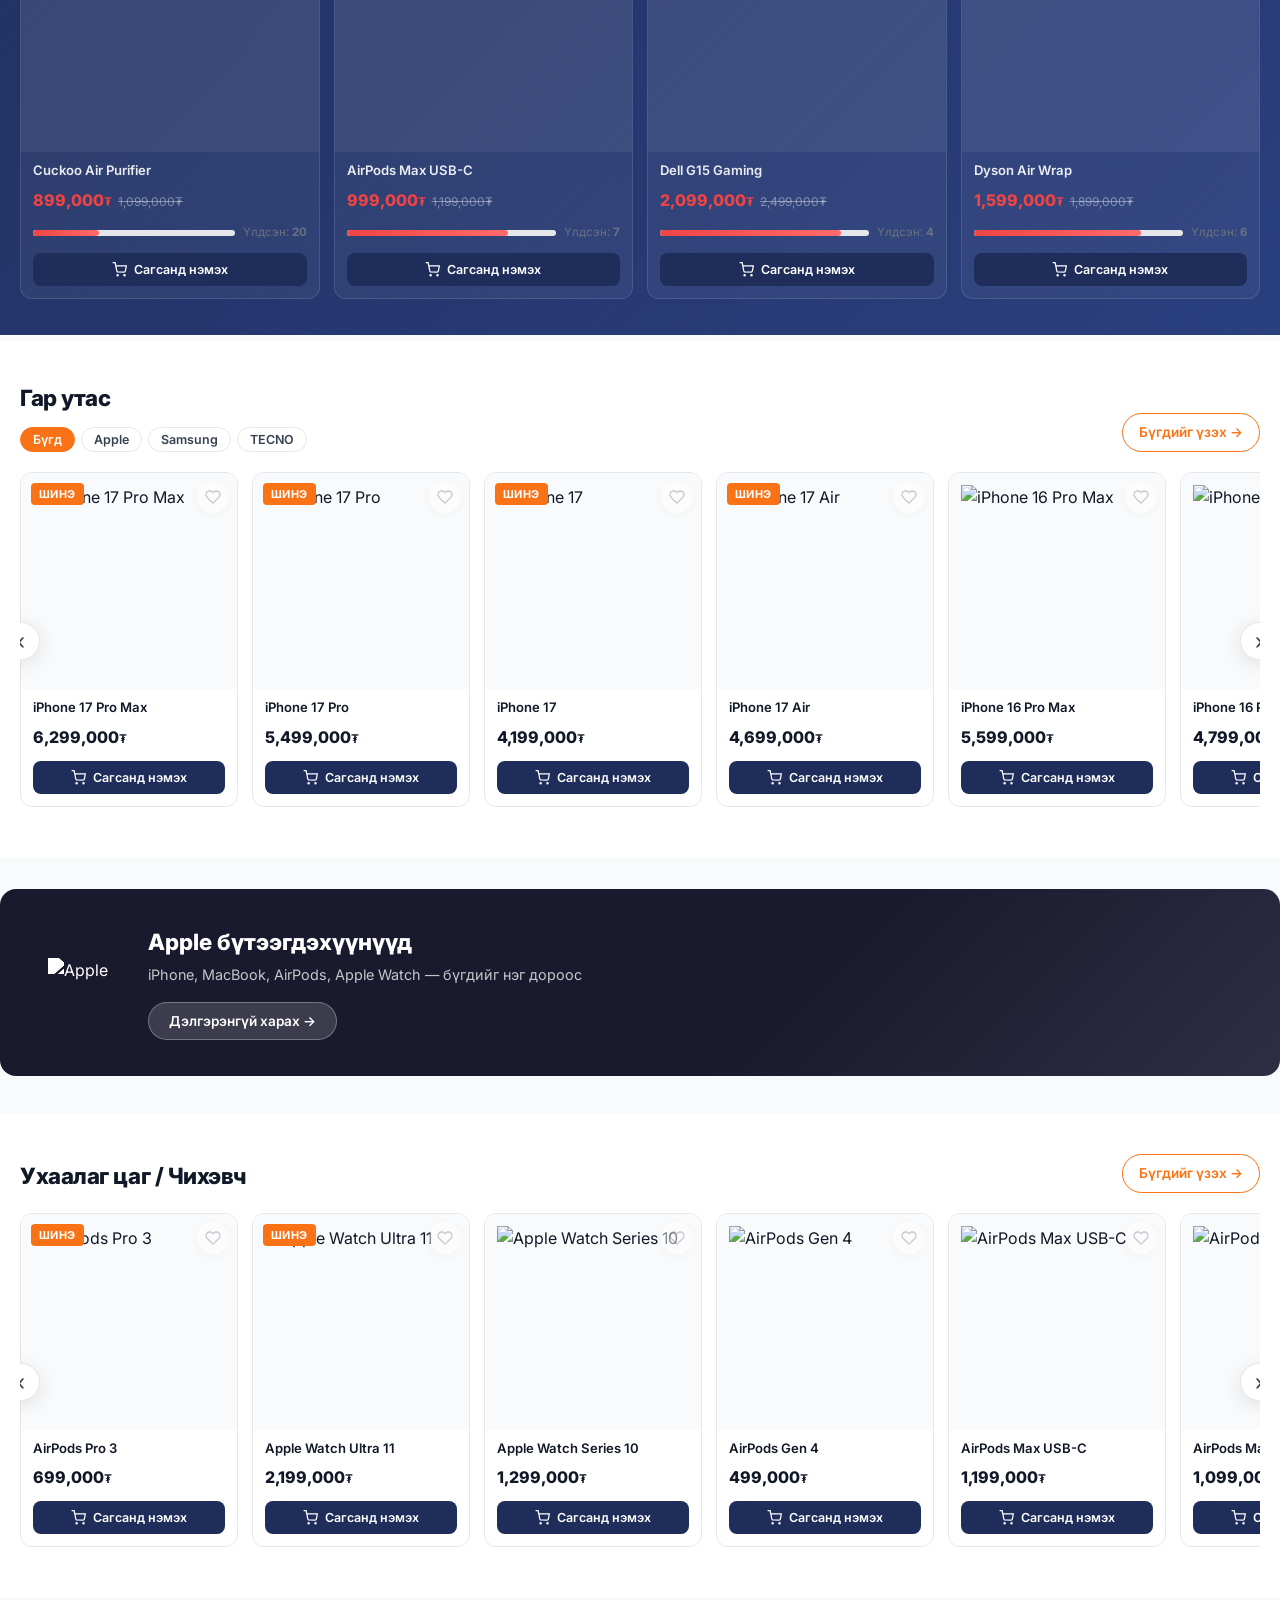
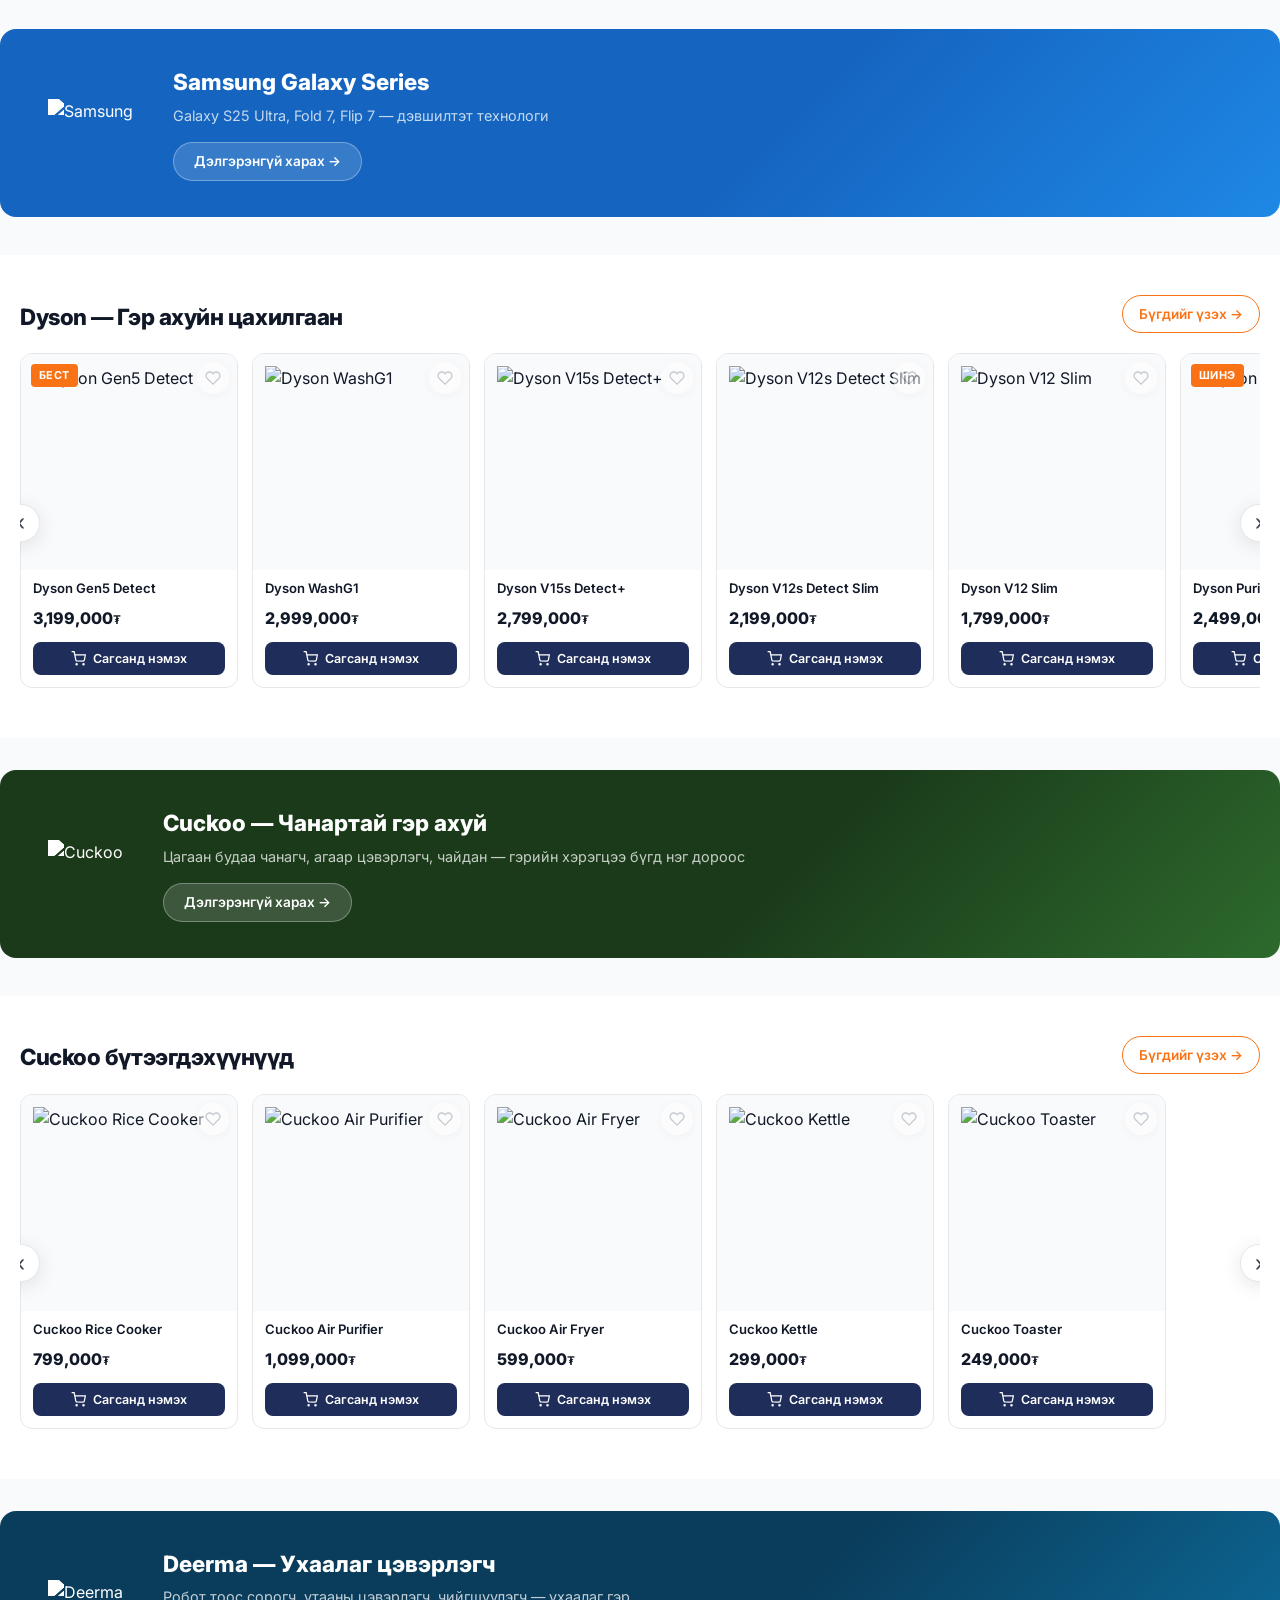
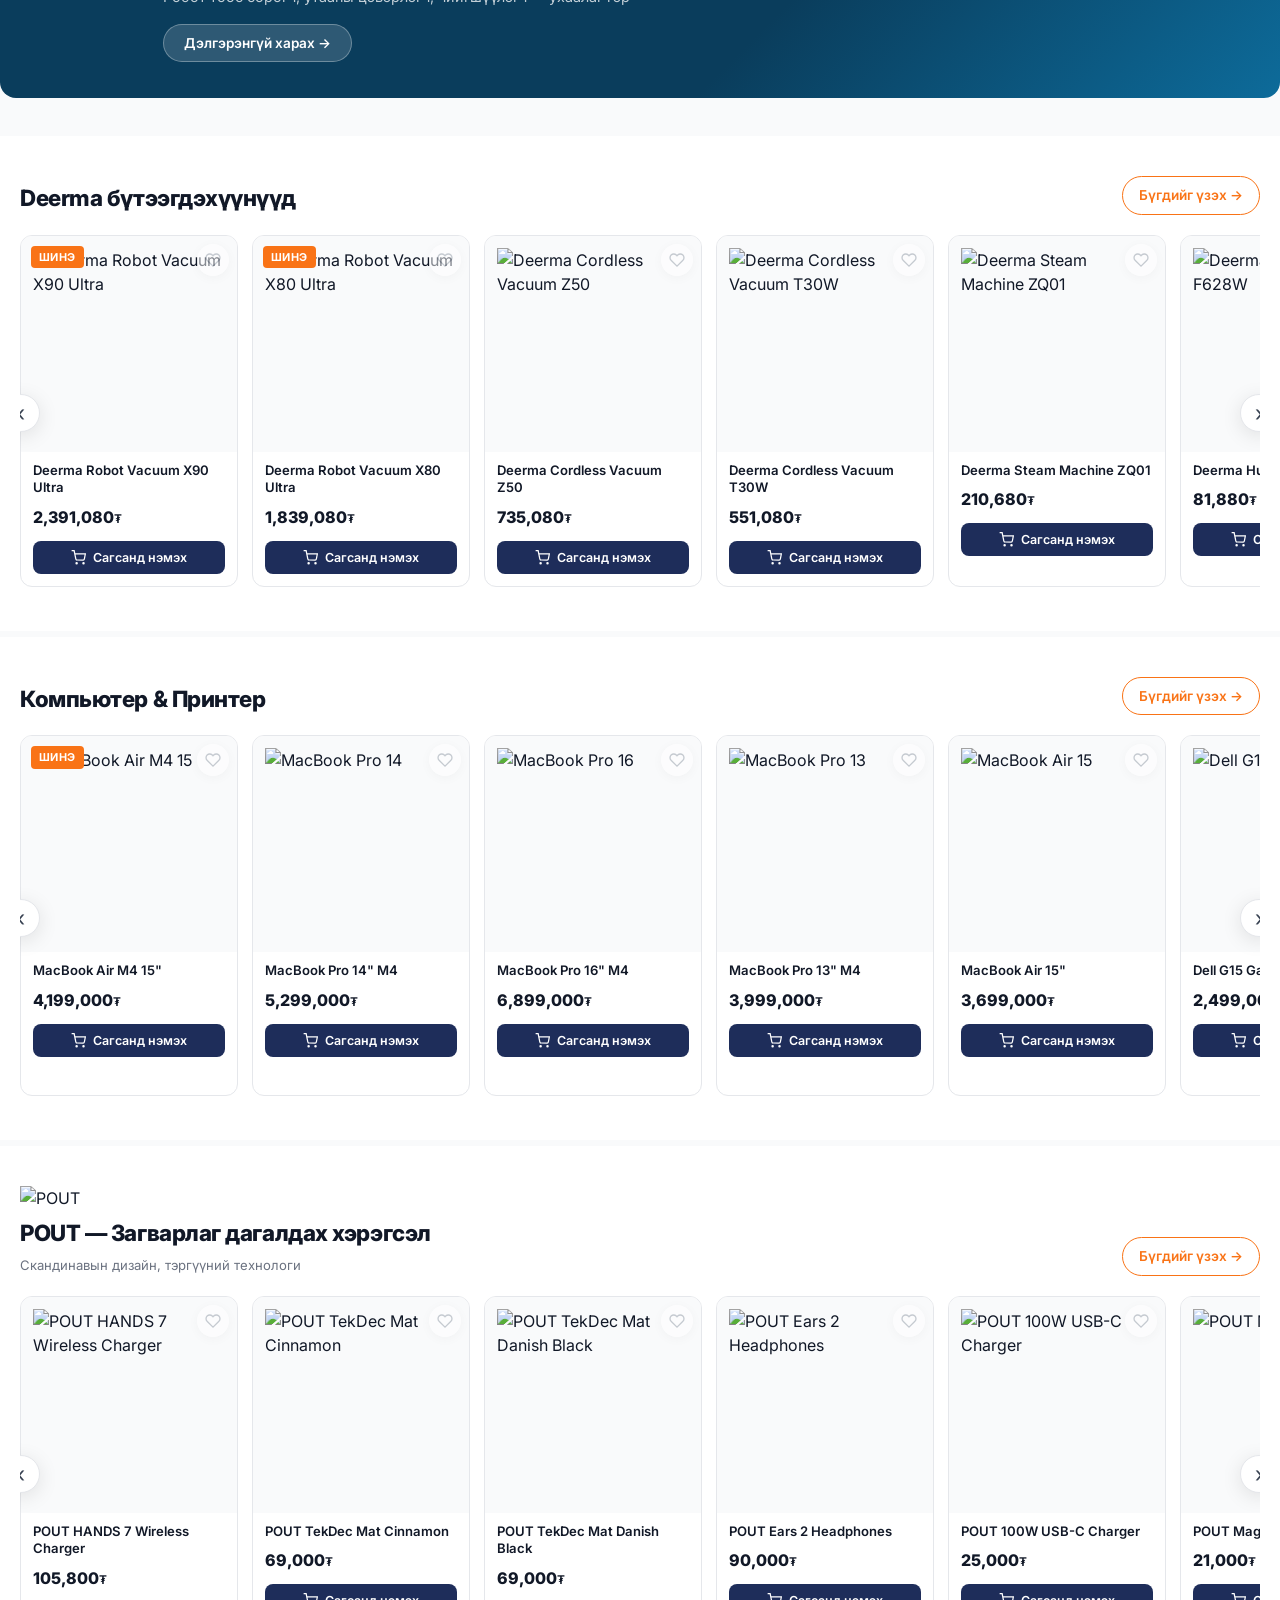
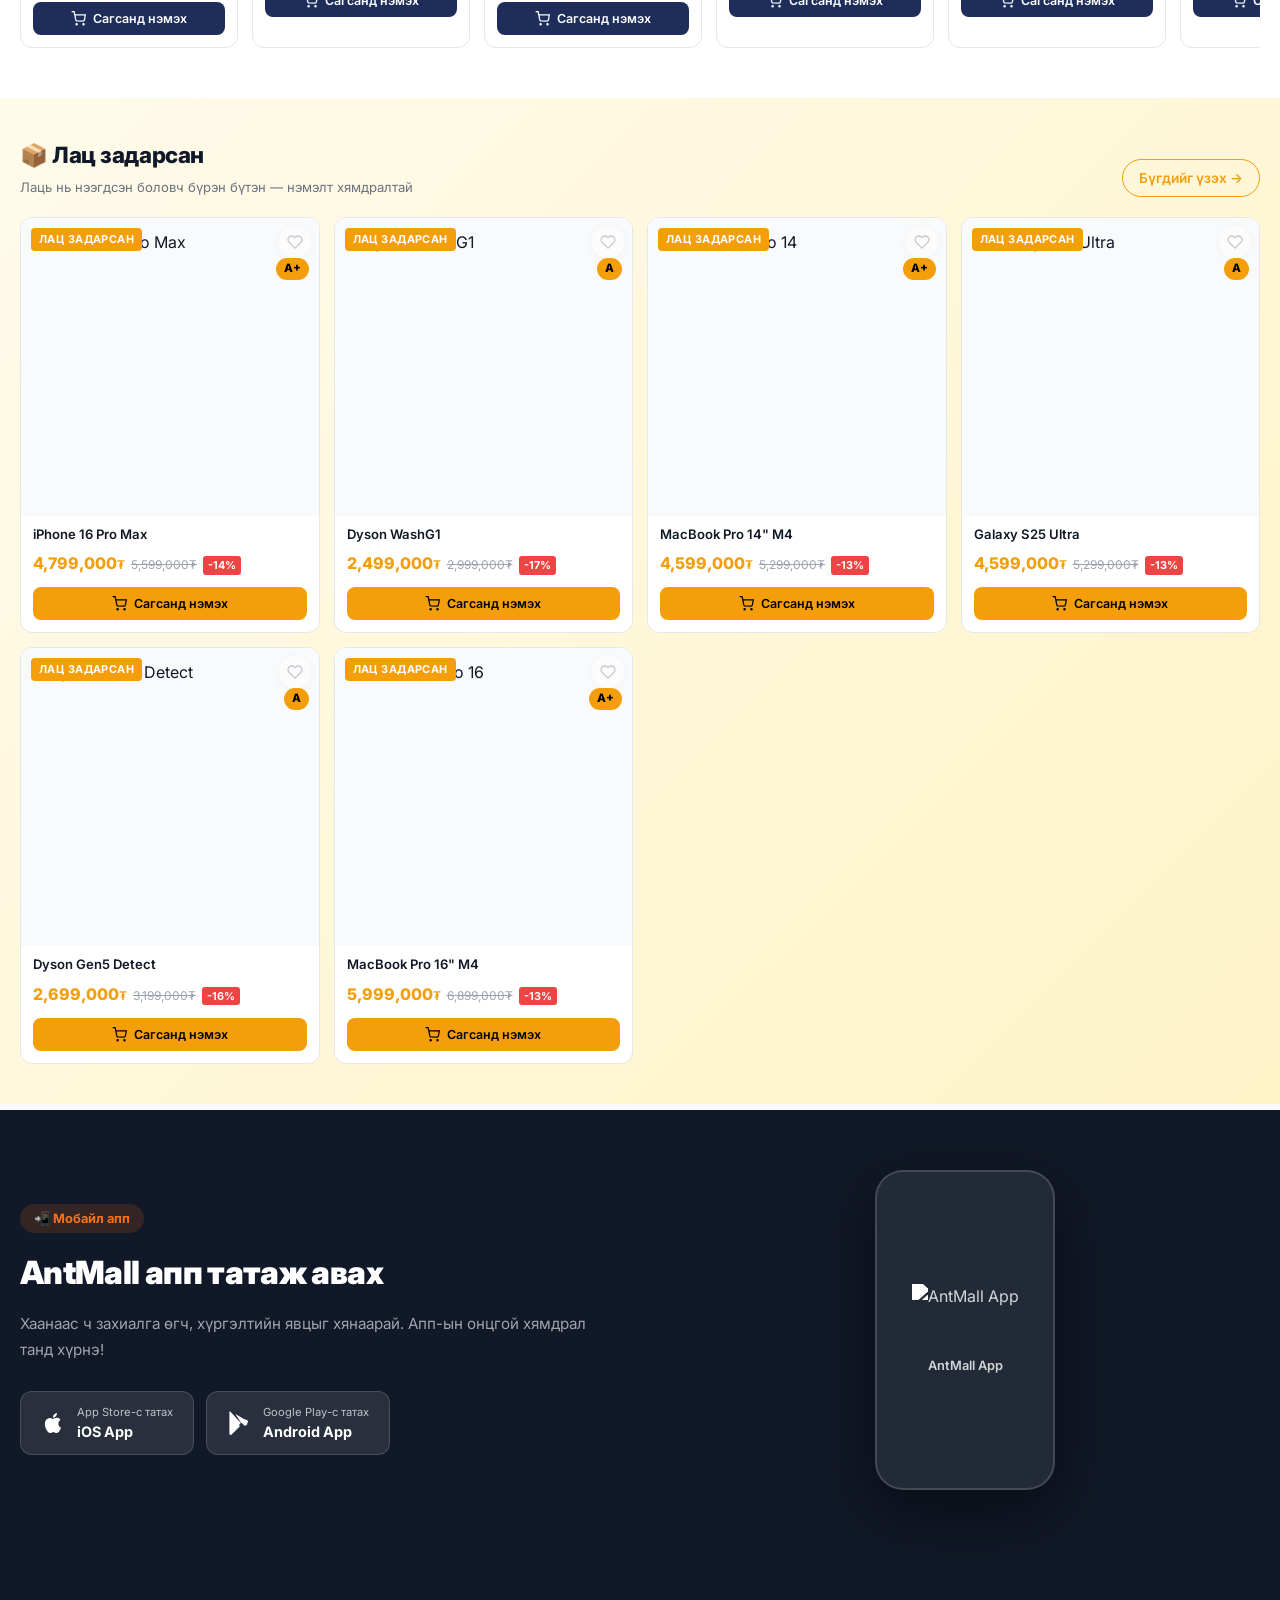
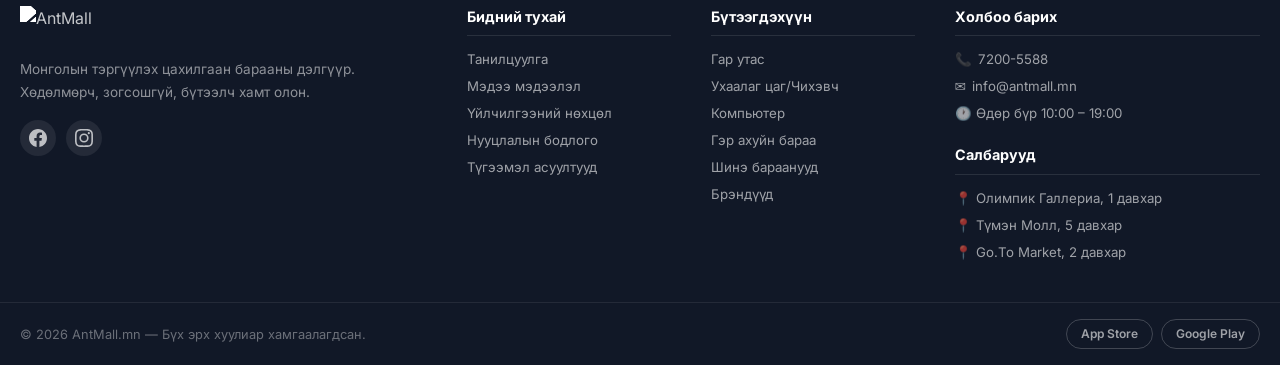
==== commit c2ddfcd0: "Add dynamic product detail page and improve navigation - product.html/css/js: new dynamic PDP that l" ====
--- a/index.html
+++ b/index.html
@@ -3,7 +3,7 @@
 <head>
   <meta charset="UTF-8" />
   <meta name="viewport" content="width=device-width, initial-scale=1.0" />
-  <title>AntMall.mn — Ирэхдэнг хямдал!</title>
+  <title>AntMall | Smart Lifestyle</title>
   <meta name="description" content="AntMall.mn — Монголын тэргүүлэх цахилгаан барааны дэлгүүр. Apple, Samsung, Dyson, Cuckoo болон бусад брэндүүд." />
   <link rel="preconnect" href="https://fonts.googleapis.com" />
   <link href="https://fonts.googleapis.com/css2?family=Inter:wght@400;500;600;700;800;900&display=swap" rel="stylesheet" />
@@ -14,7 +14,7 @@
 <!-- ═══ TOPBAR ═══ -->
 <div class="topbar">
   <div class="container topbar__inner">
-    <span class="topbar__msg">🐜 AntMall.mn-д тавтай морилно уу! Хүргэлт бүх дүүрэгт хийгдэнэ.</span>
+    <span class="topbar__msg">AntMall.mn-д тавтай морил.</span>
     <div class="topbar__right">
       <a href="tel:72005588" class="topbar__link">📞 7200-5588</a>
       <a href="mailto:info@antmall.mn" class="topbar__link">✉ info@antmall.mn</a>
@@ -68,7 +68,7 @@
       Ангилал
     </button>
     <ul class="nav-links">
-      <li><a href="https://antmall.mn/products?new" class="nav-link">Шинэ</a></li>
+      <li><a href="products.html" class="nav-link">Шинэ</a></li>
       <li><a href="https://antmall.mn/products?sale" class="nav-link nav-link--sale">🔥 Хямдрал</a></li>
       <li><a href="#openbox" class="nav-link nav-link--openbox">📦 Лац задарсан</a></li>
       <li><a href="https://docs.google.com/forms/d/e/1FAIpQLSffoQ2lsSwEwpXqkVCq2rVzPJdl4Imlt9eHZBdeTb1bOzNmUQ/viewform" target="_blank" class="nav-link nav-link--leasing">💳 Лизинг</a></li>
@@ -610,6 +610,6 @@
   <span id="cartToastMsg">Сагсанд нэмэгдлээ!</span>
 </div>
 
-<script src="main.js"></script>
+<script src="main.js?v=2"></script>
 </body>
 </html>
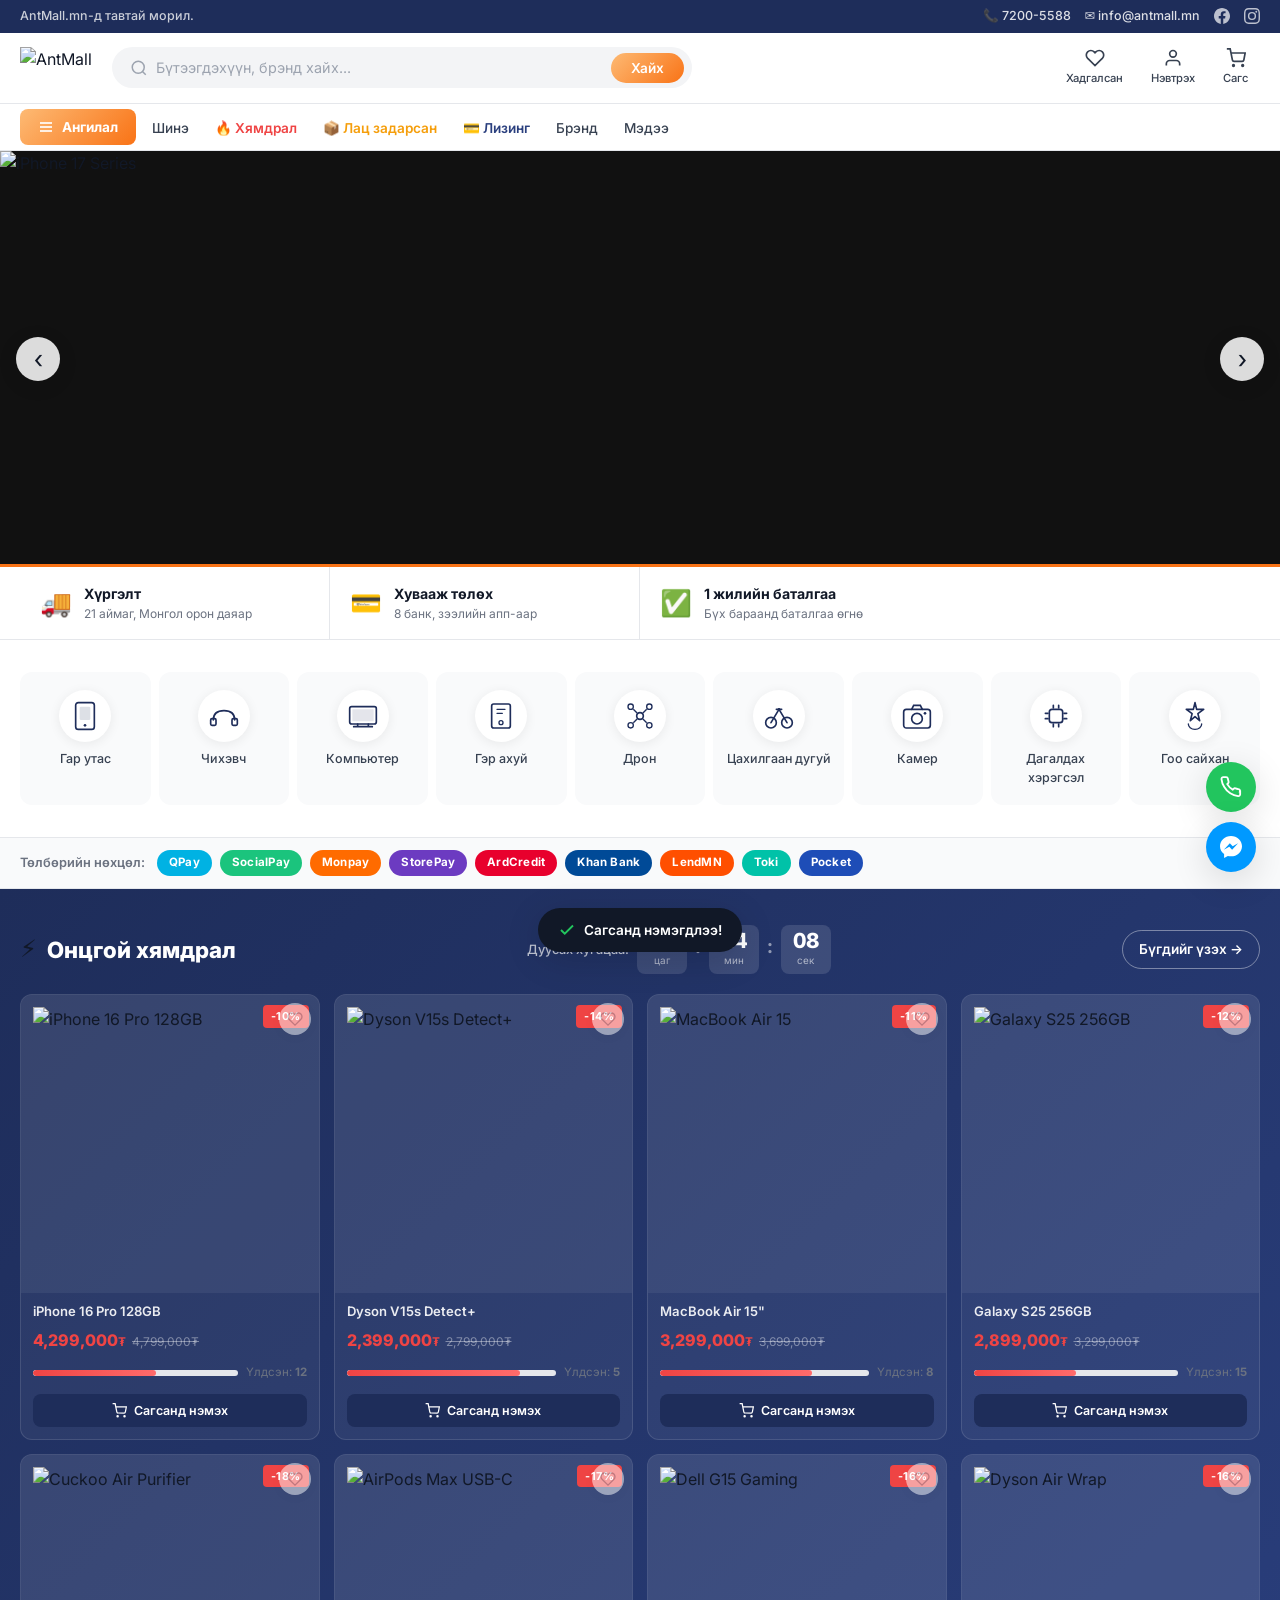
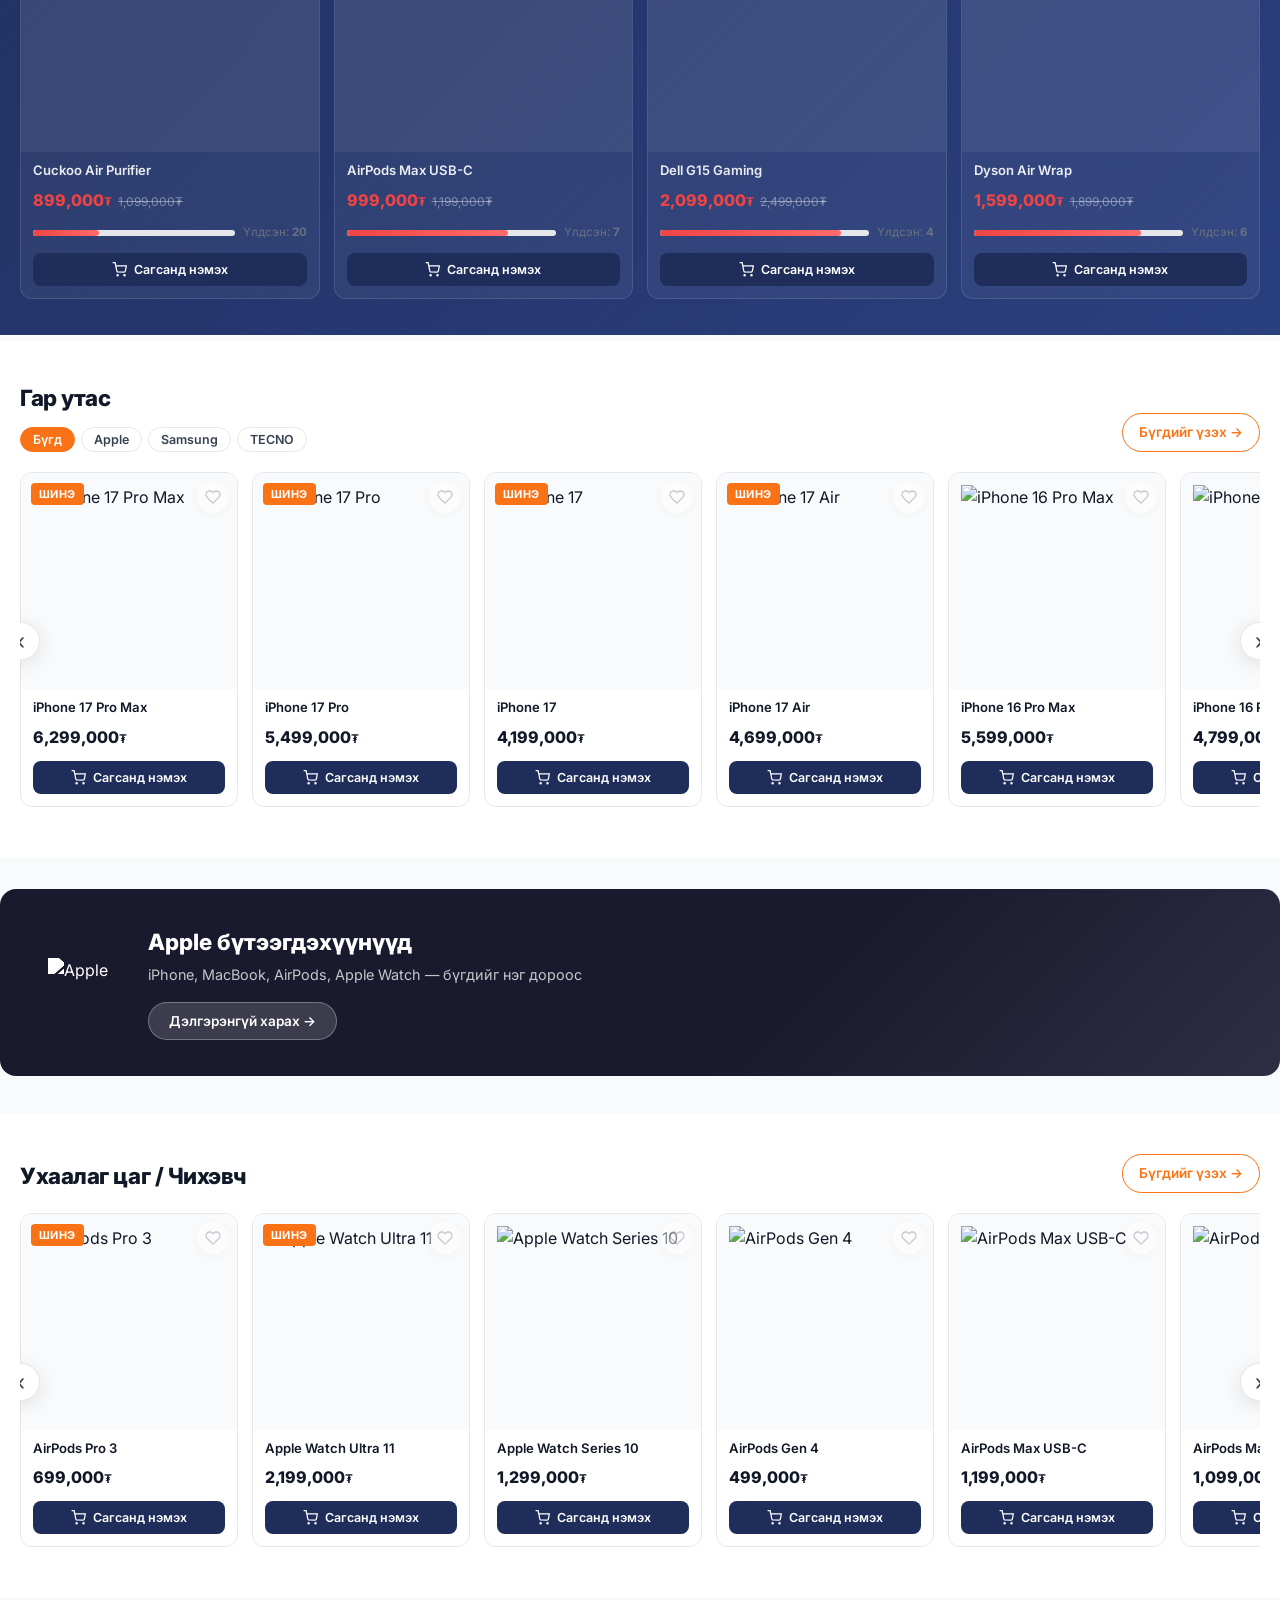
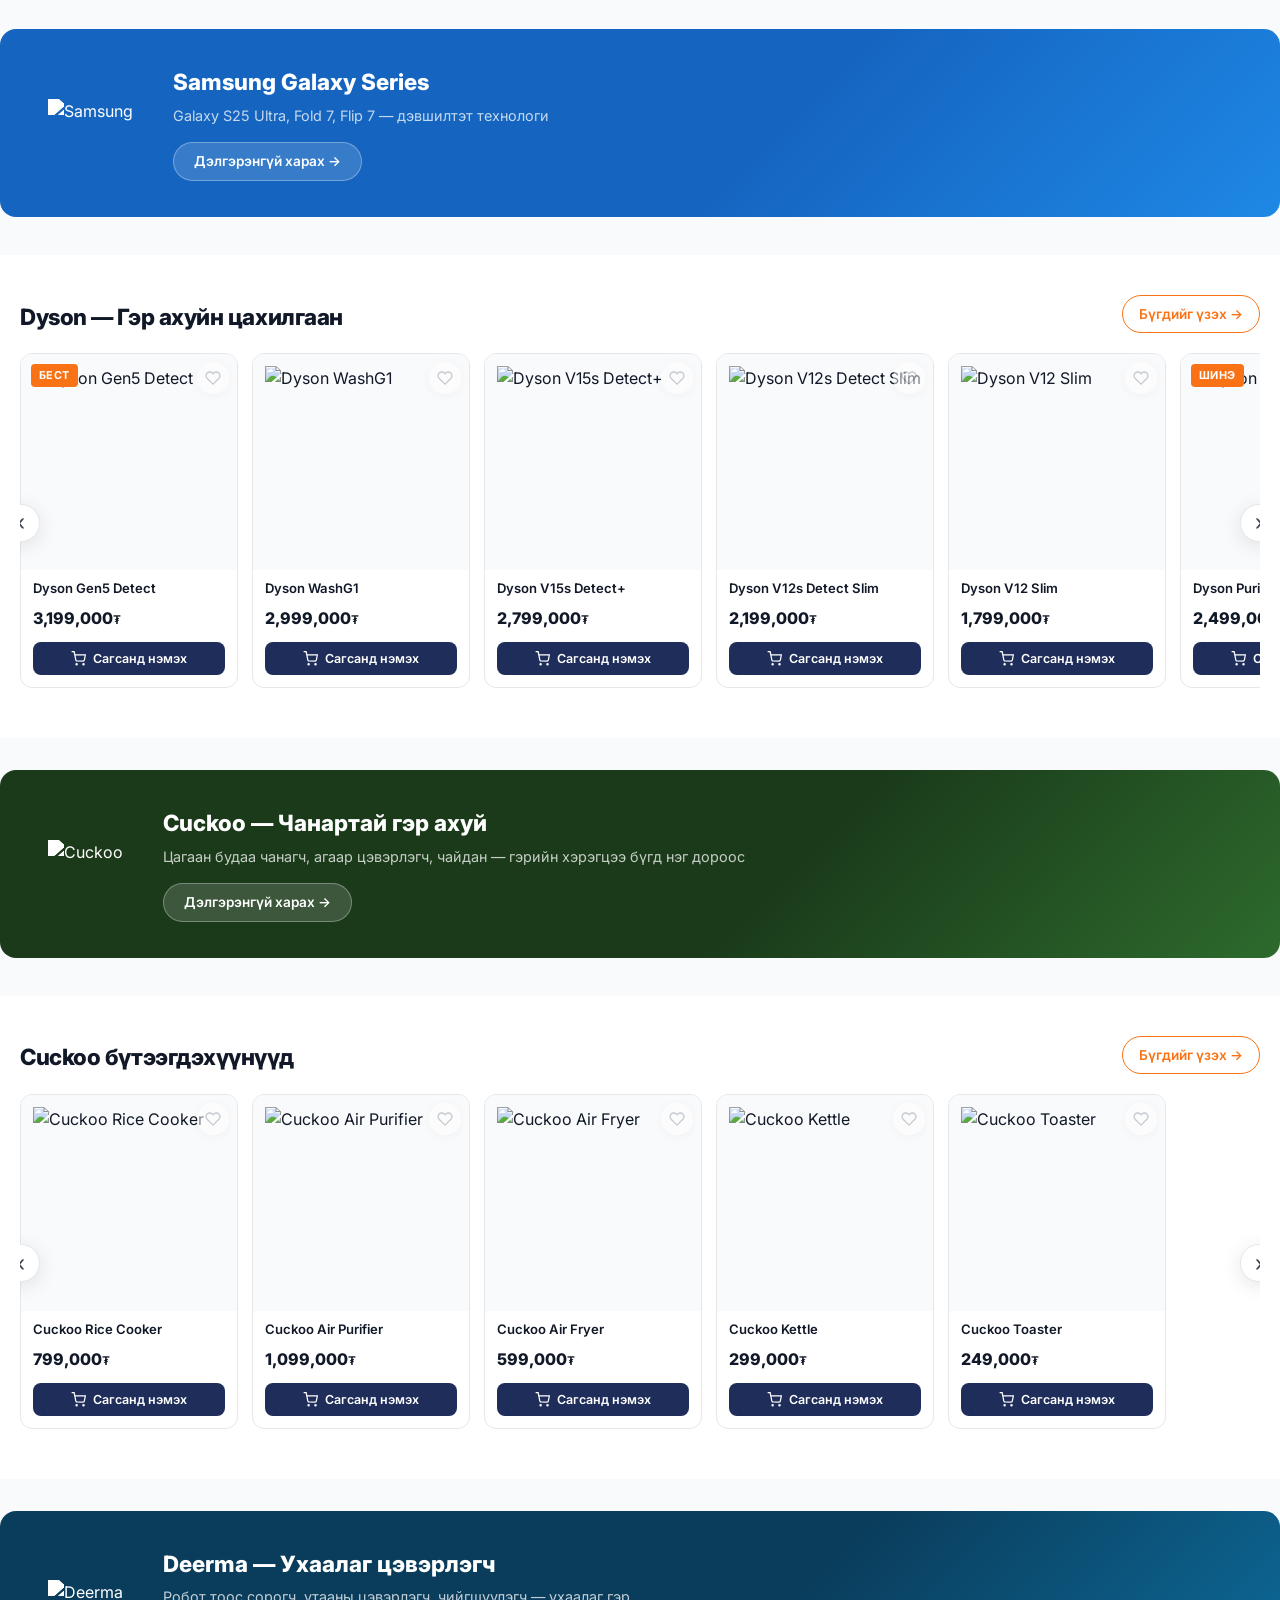
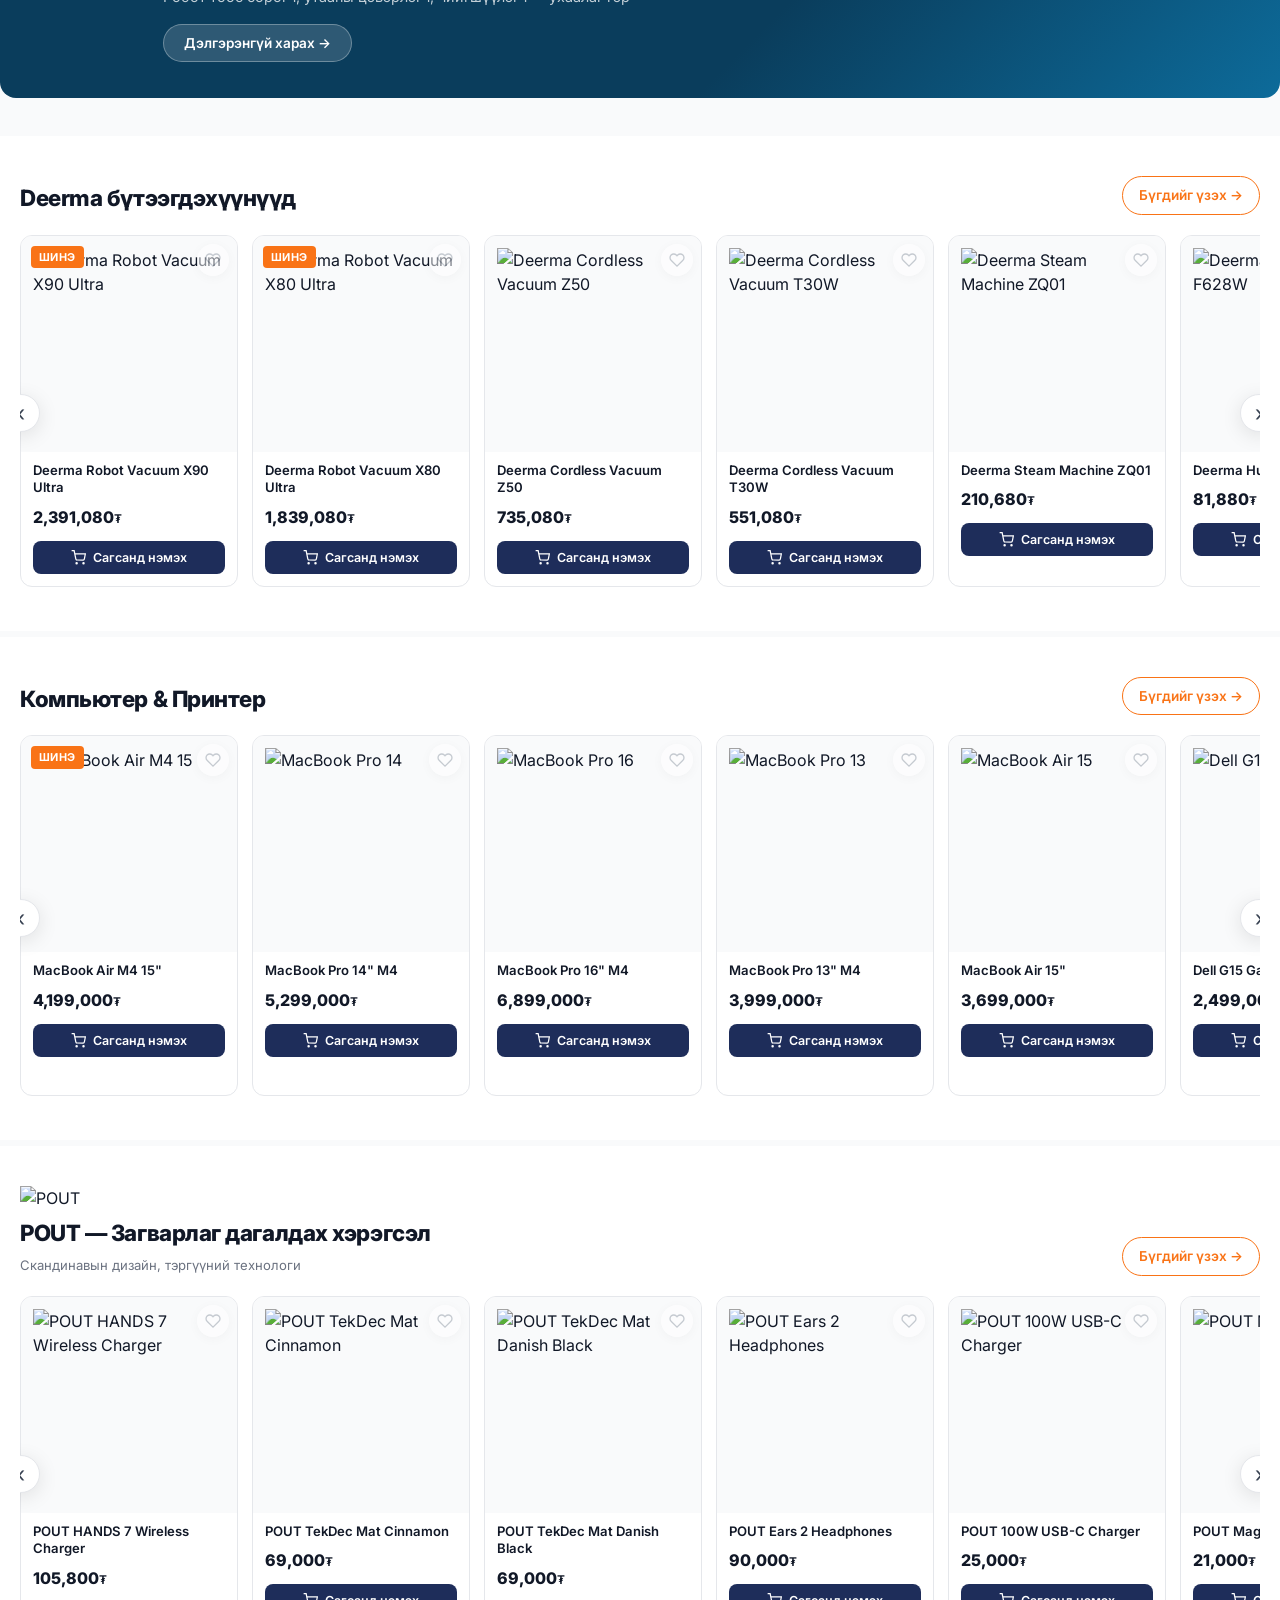
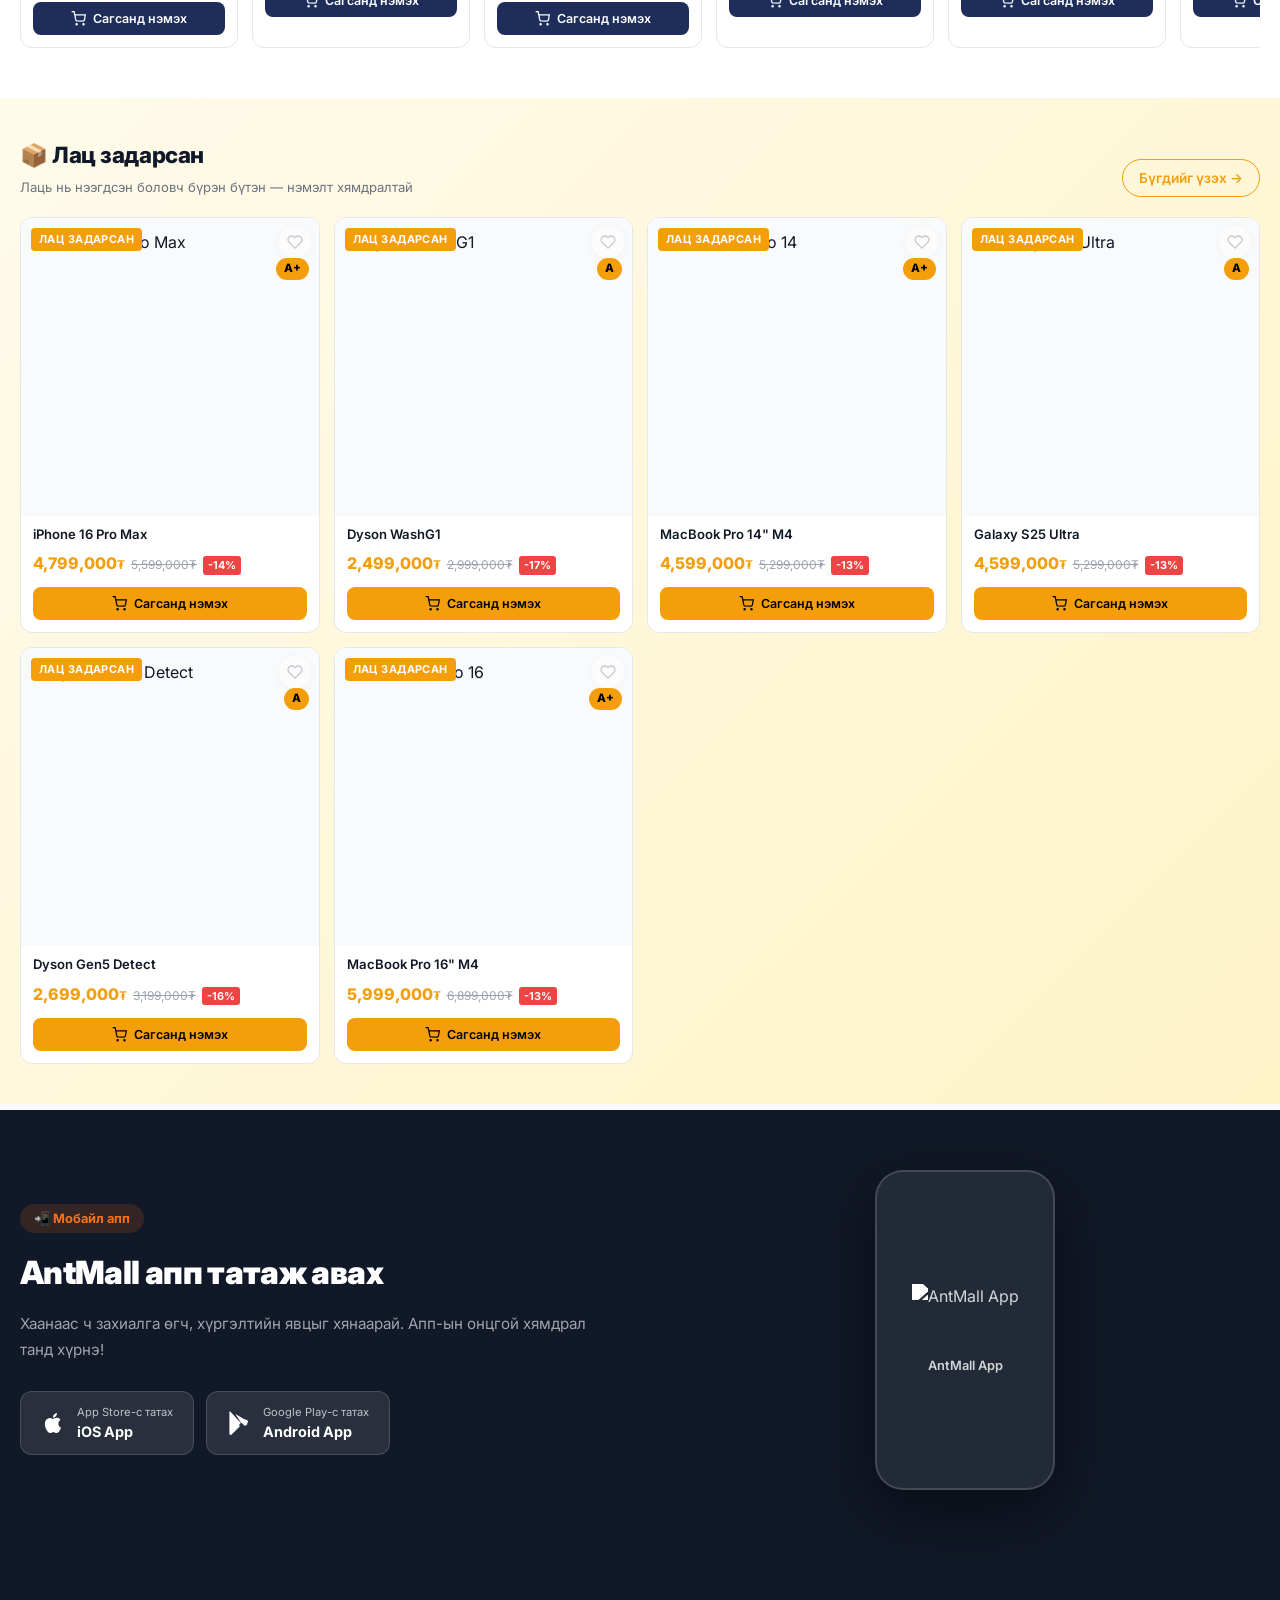
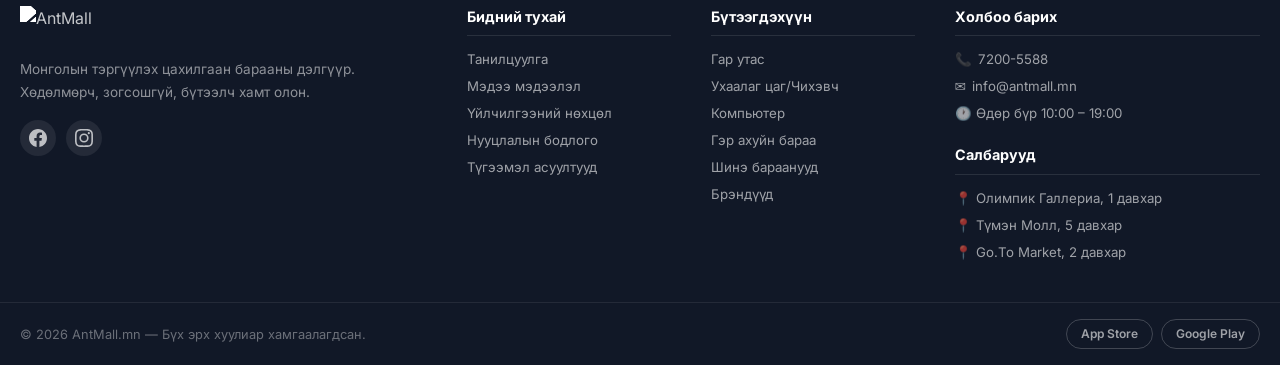
==== commit 204ad70a: "Add cache-bust version to style.css in index.html and products.html Ensures updated z-index values (" ====
--- a/index.html
+++ b/index.html
@@ -7,7 +7,7 @@
   <meta name="description" content="AntMall.mn — Монголын тэргүүлэх цахилгаан барааны дэлгүүр. Apple, Samsung, Dyson, Cuckoo болон бусад брэндүүд." />
   <link rel="preconnect" href="https://fonts.googleapis.com" />
   <link href="https://fonts.googleapis.com/css2?family=Inter:wght@400;500;600;700;800;900&display=swap" rel="stylesheet" />
-  <link rel="stylesheet" href="style.css" />
+  <link rel="stylesheet" href="style.css?v=2" />
 </head>
 <body>
 
--- a/style.css
+++ b/style.css
@@ -79,7 +79,7 @@
   border-bottom: 1px solid var(--gray-200);
   position: sticky;
   top: 0;
-  z-index: 200;
+  z-index: 400;
   transition: box-shadow var(--trans);
 }
 .header.scrolled { box-shadow: var(--shadow-md); }
@@ -192,7 +192,7 @@
   border-bottom: 1px solid var(--gray-200);
   position: sticky;
   top: 70px;
-  z-index: 190;
+  z-index: 390;
 }
 .main-nav__inner {
   display: flex;
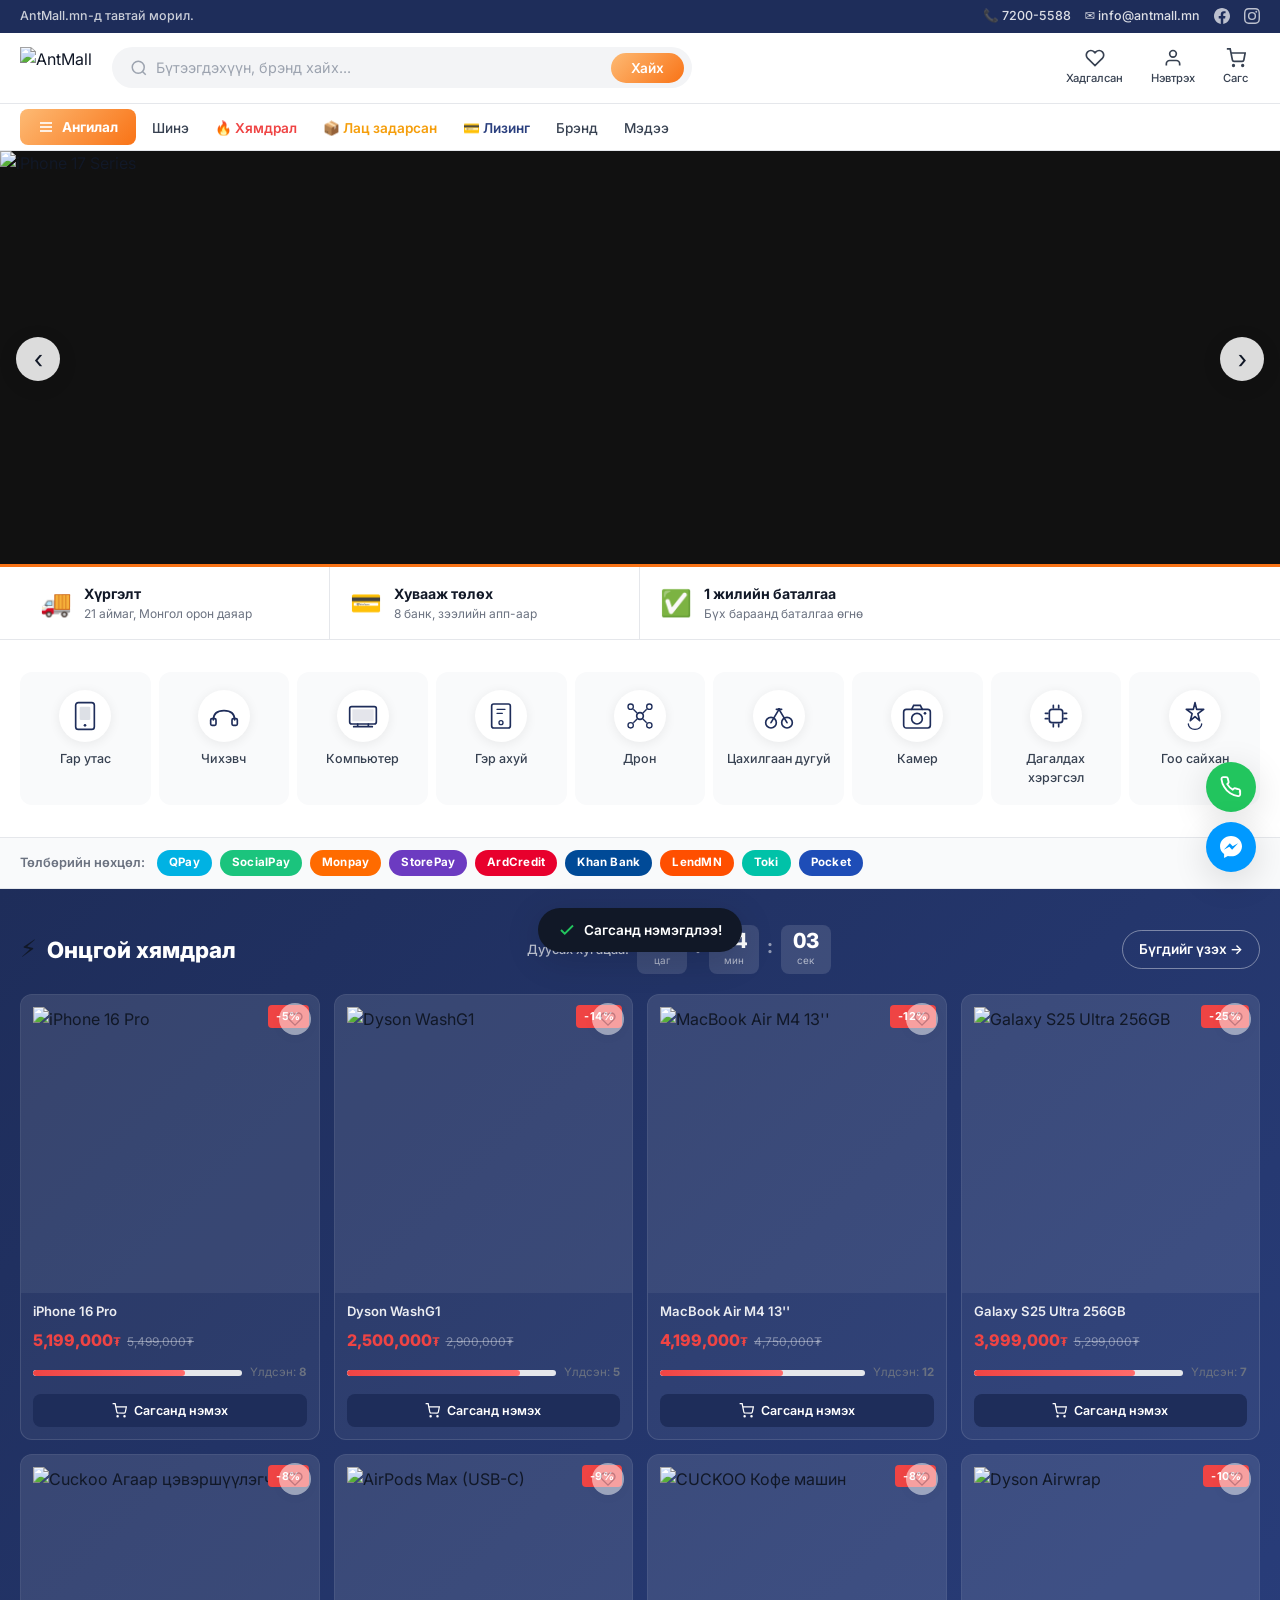
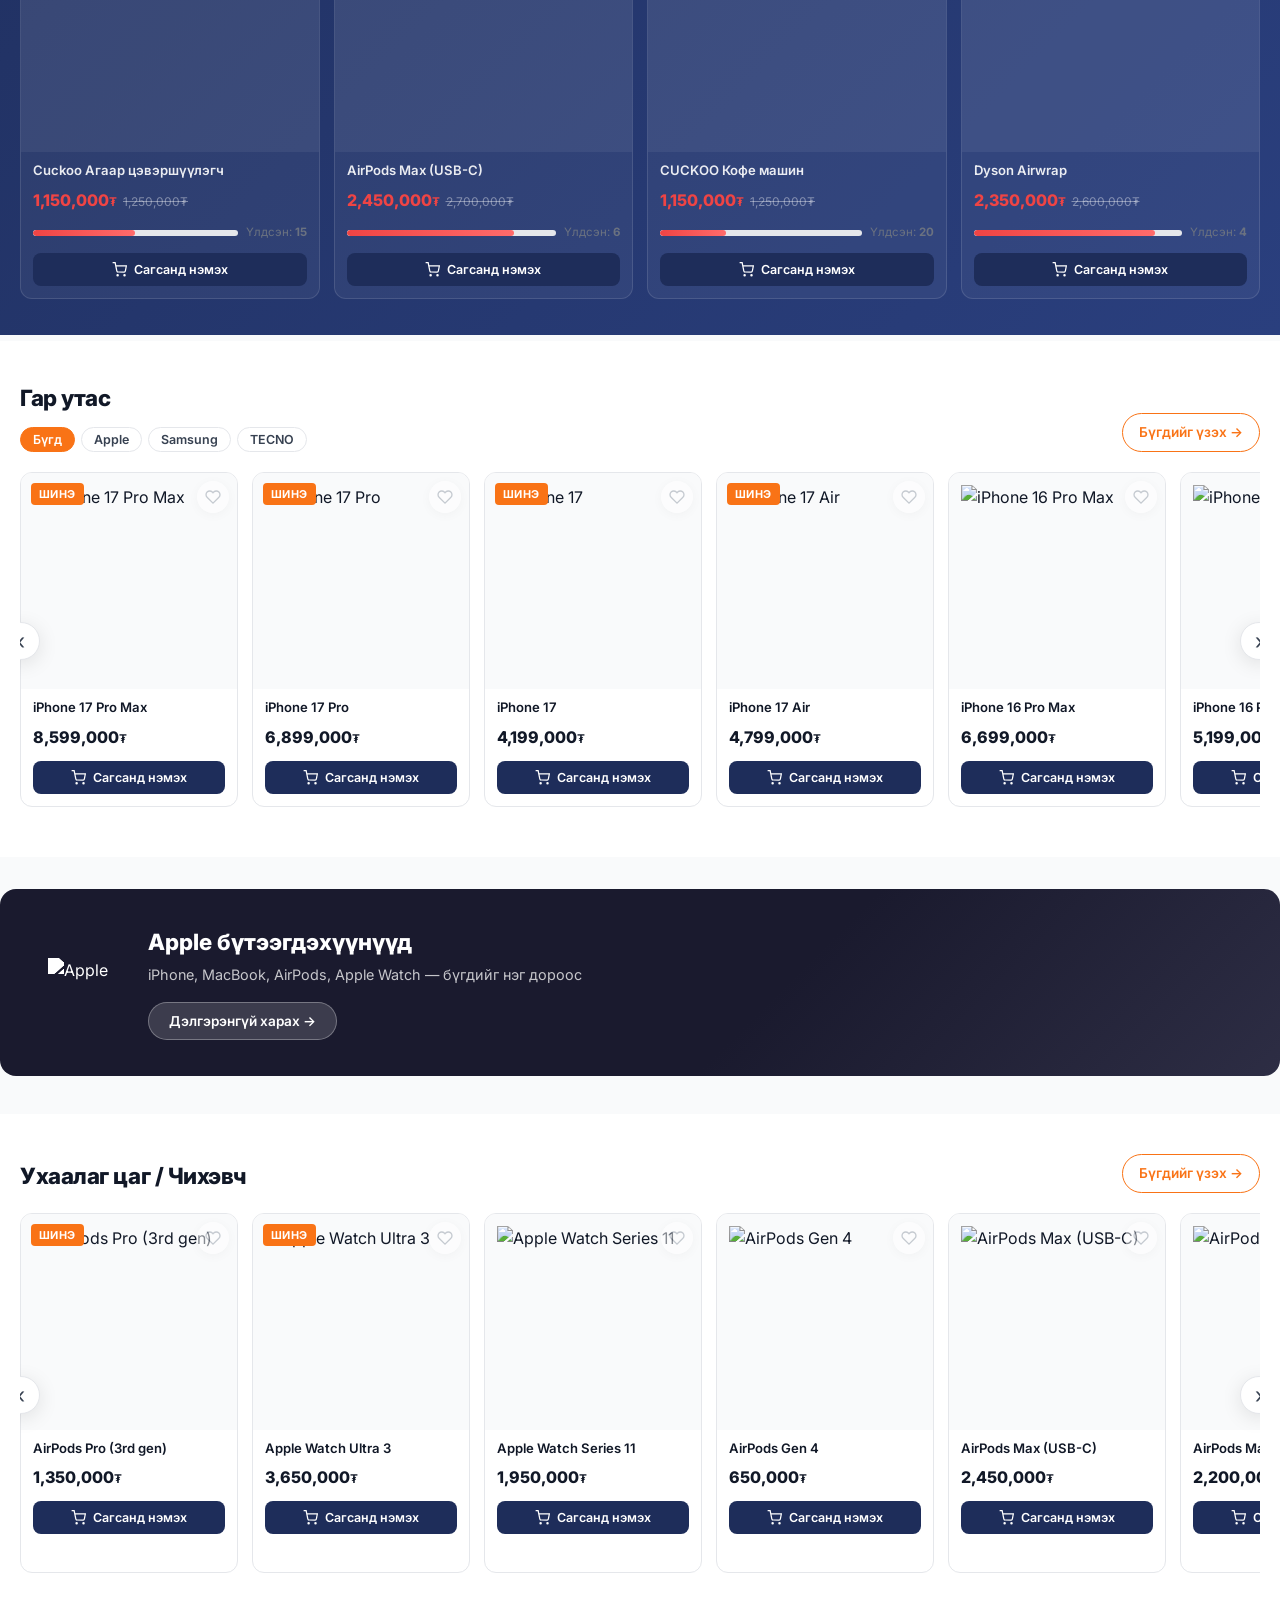
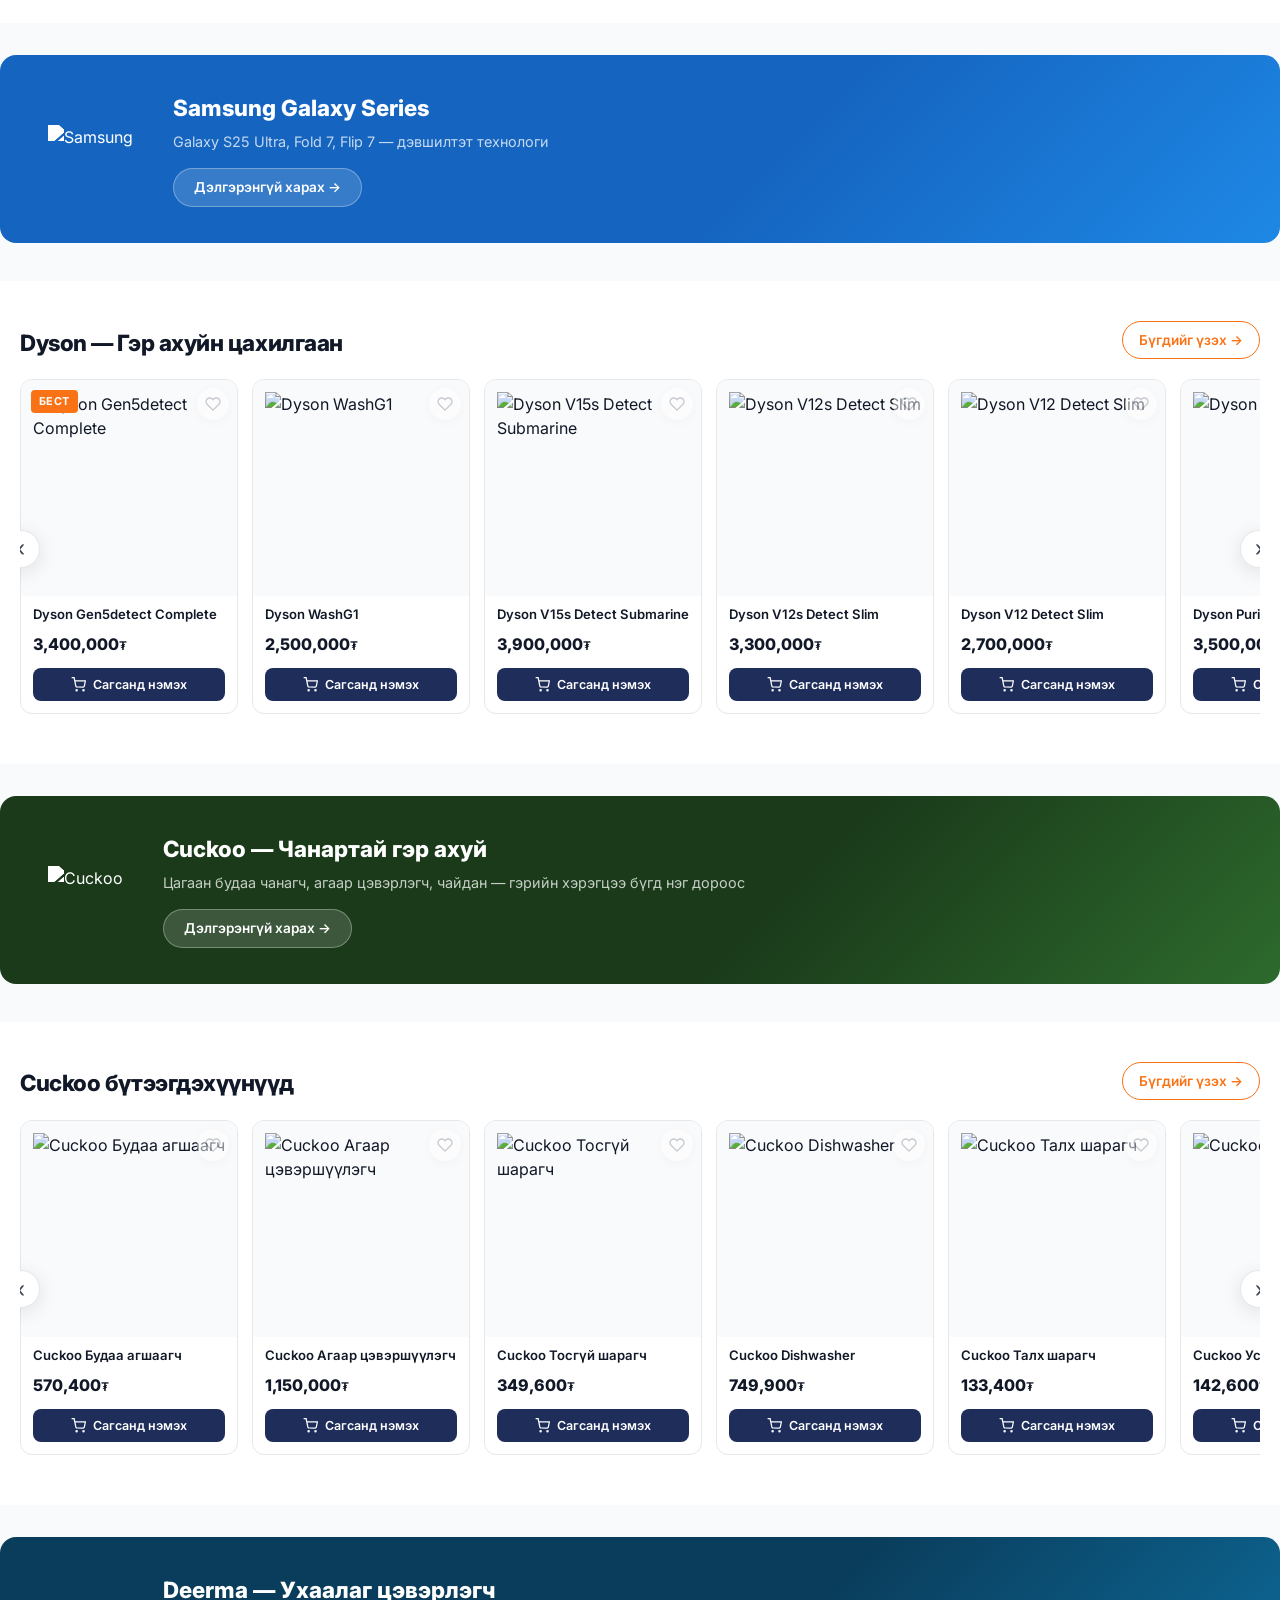
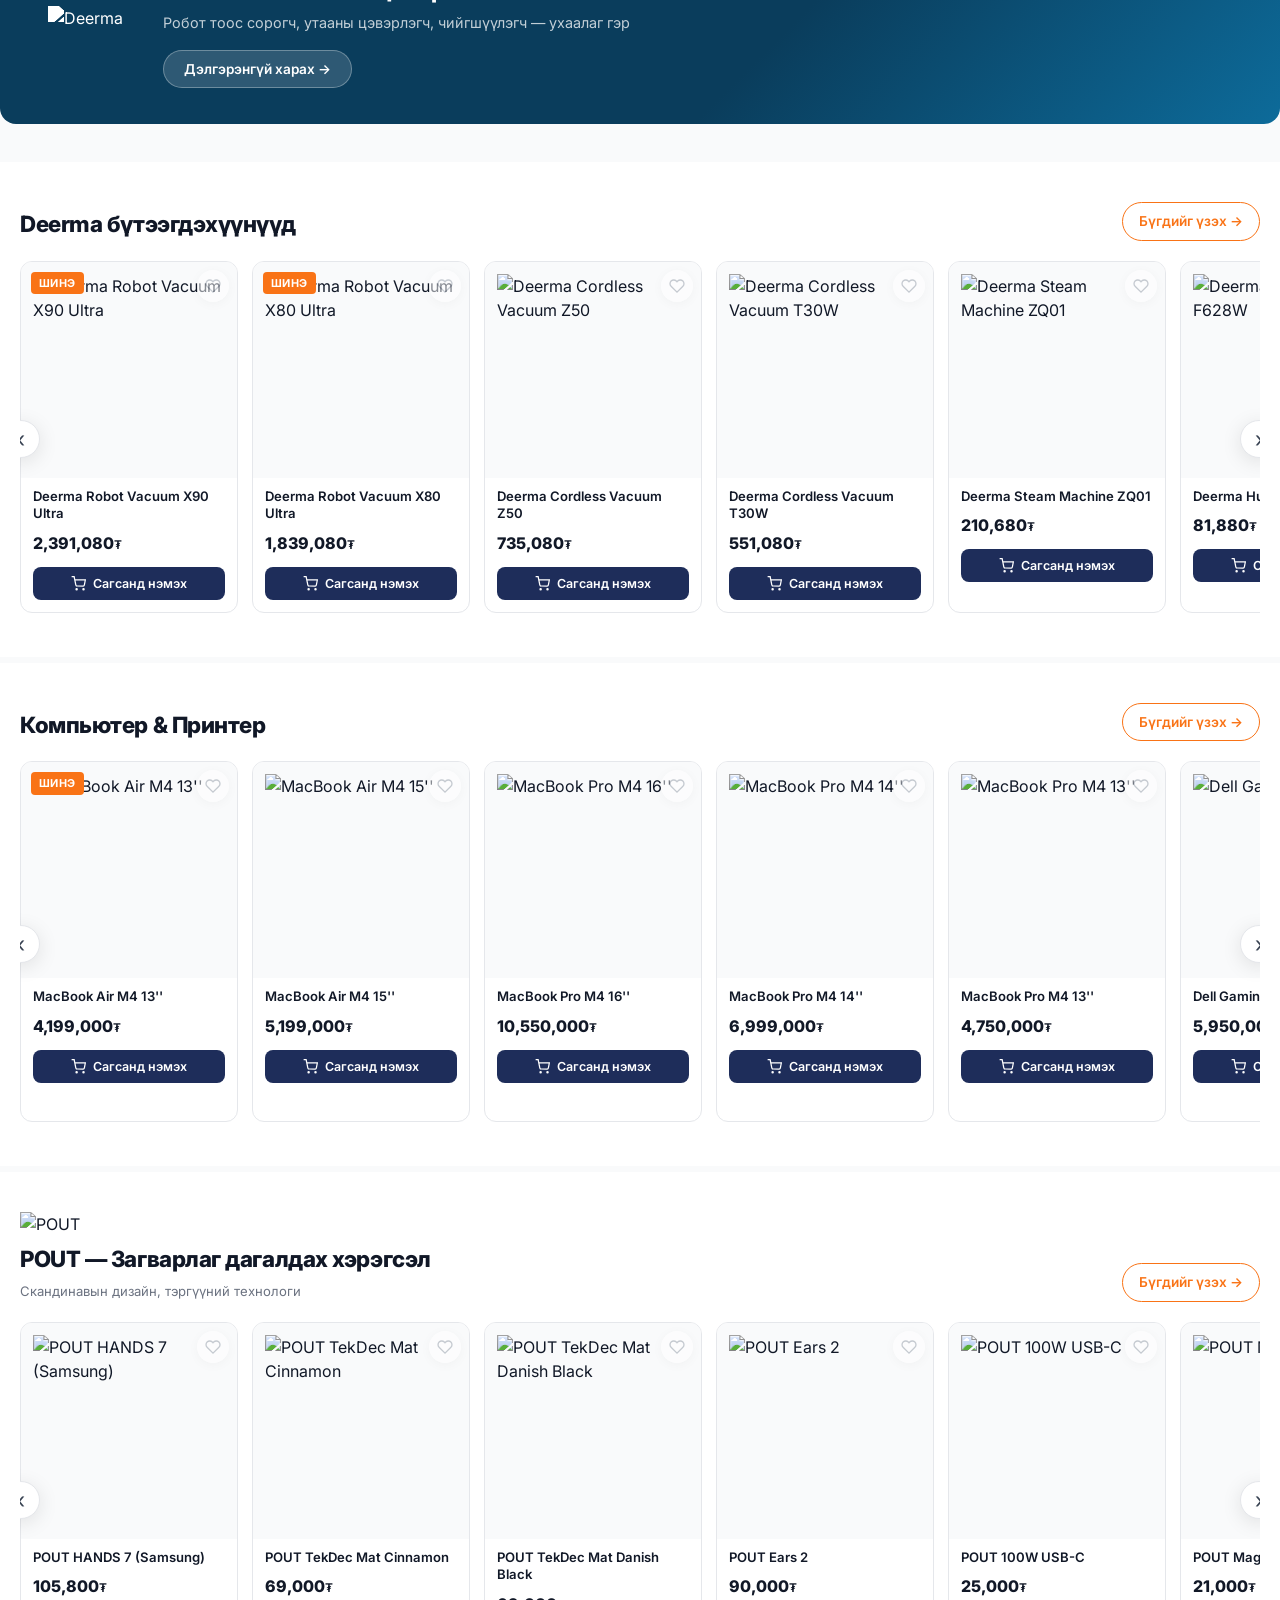
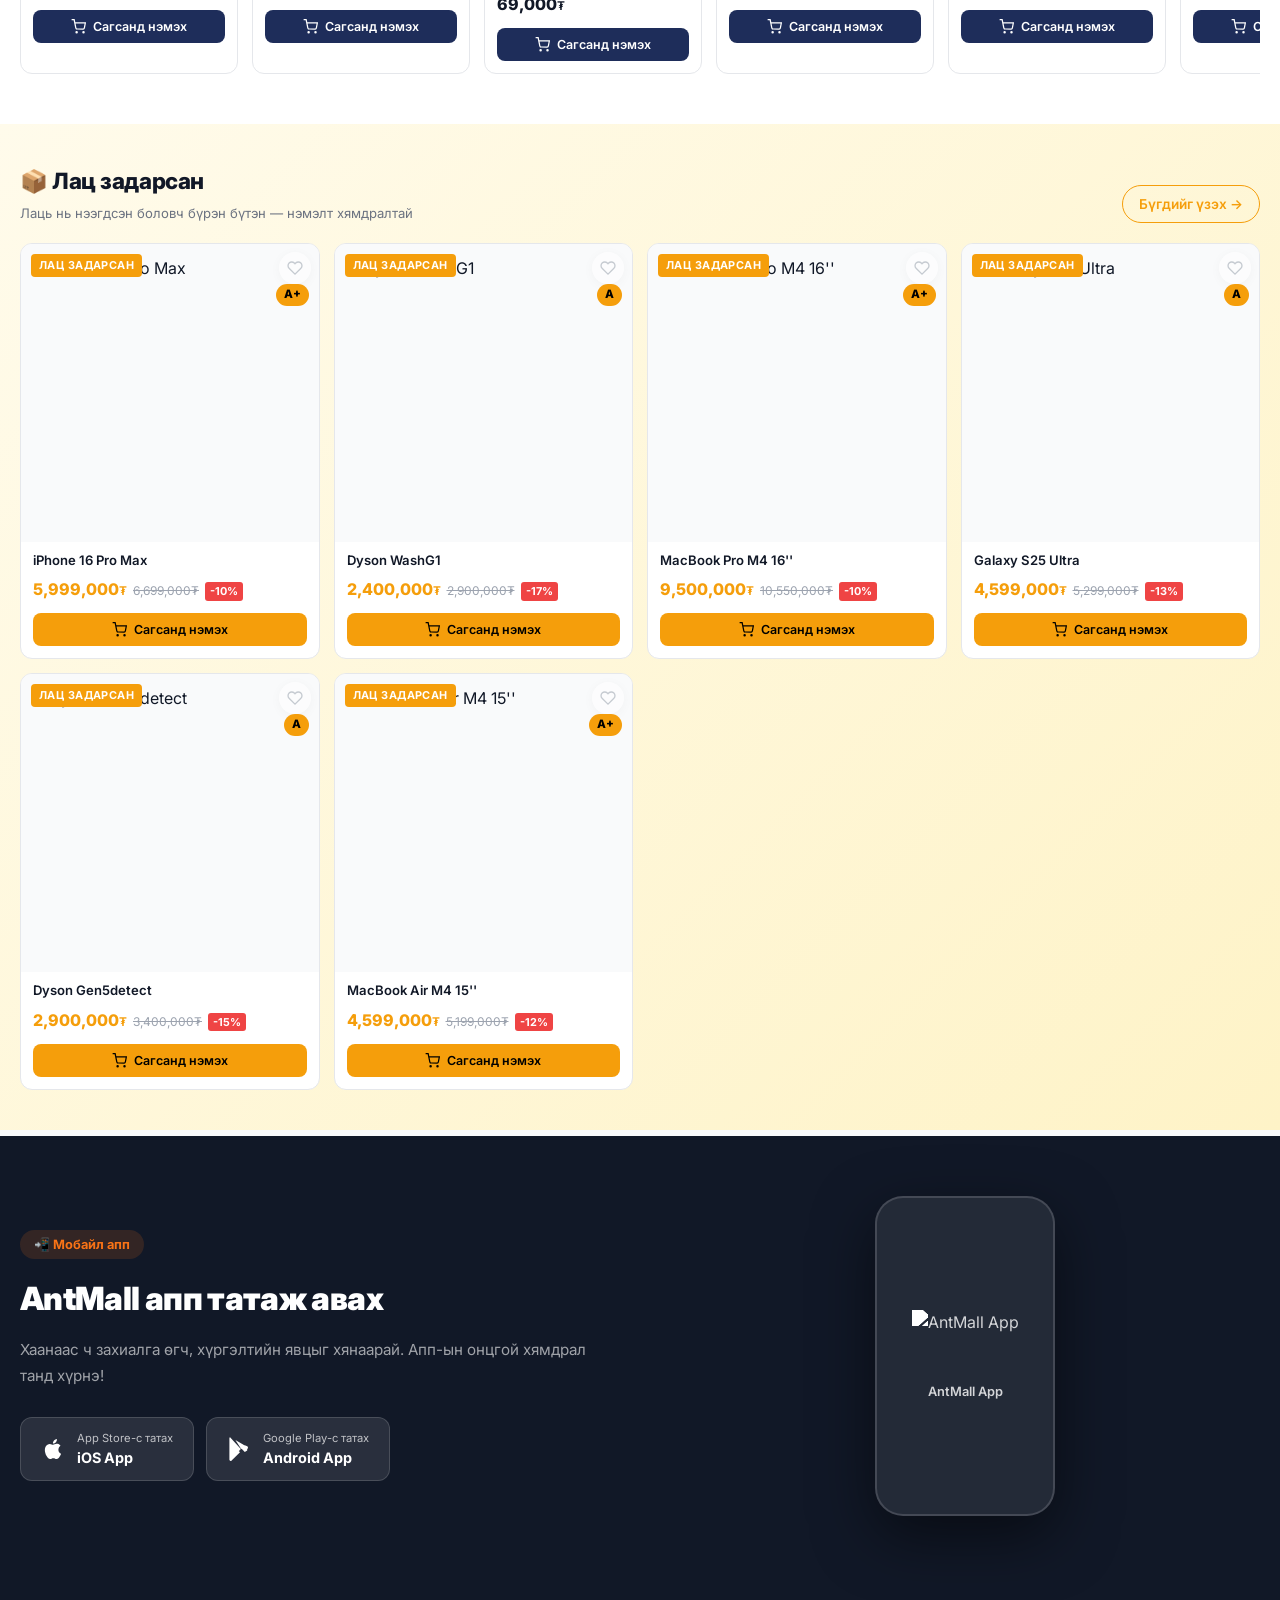
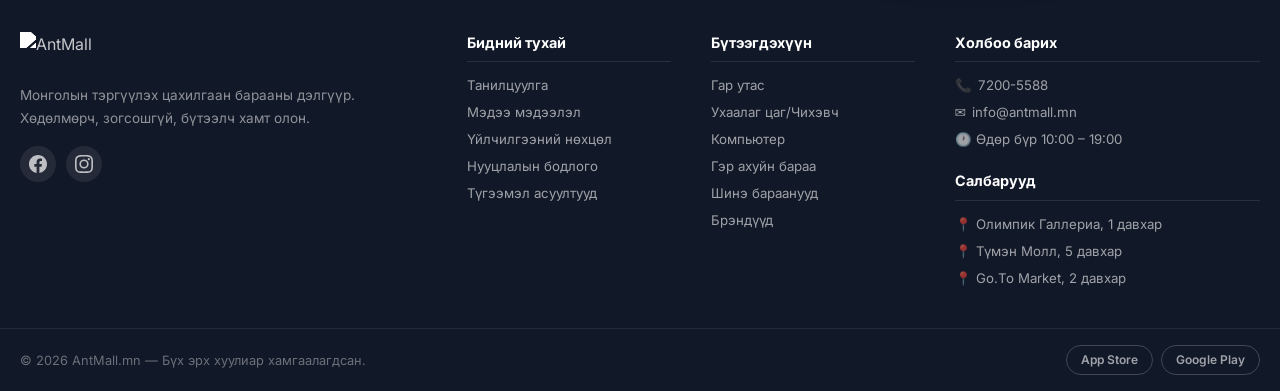
==== commit 179dffd9: "feat: replace all product data with live antmall.mn API data - Replace fake product IDs/prices with " ====
--- a/index.html
+++ b/index.html
@@ -610,6 +610,6 @@
   <span id="cartToastMsg">Сагсанд нэмэгдлээ!</span>
 </div>
 
-<script src="main.js?v=2"></script>
+<script src="main.js?v=3"></script>
 </body>
 </html>
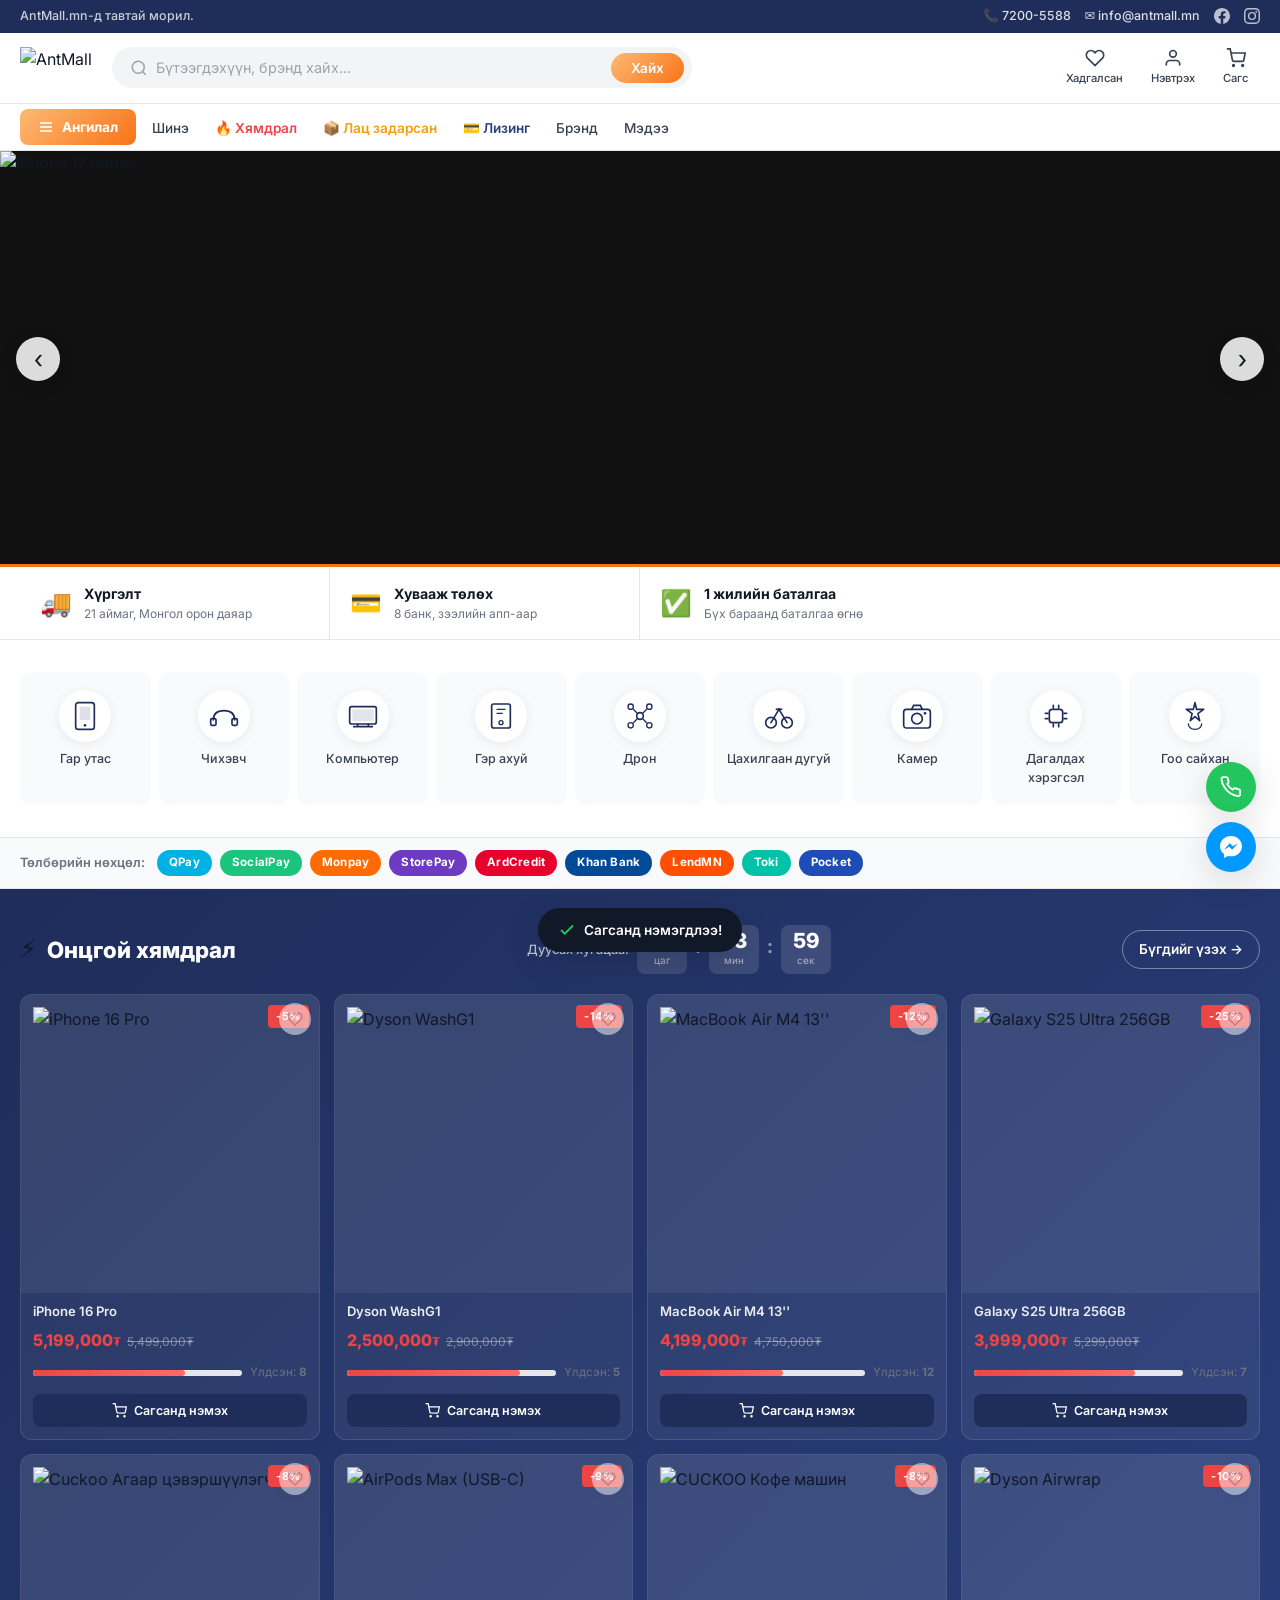
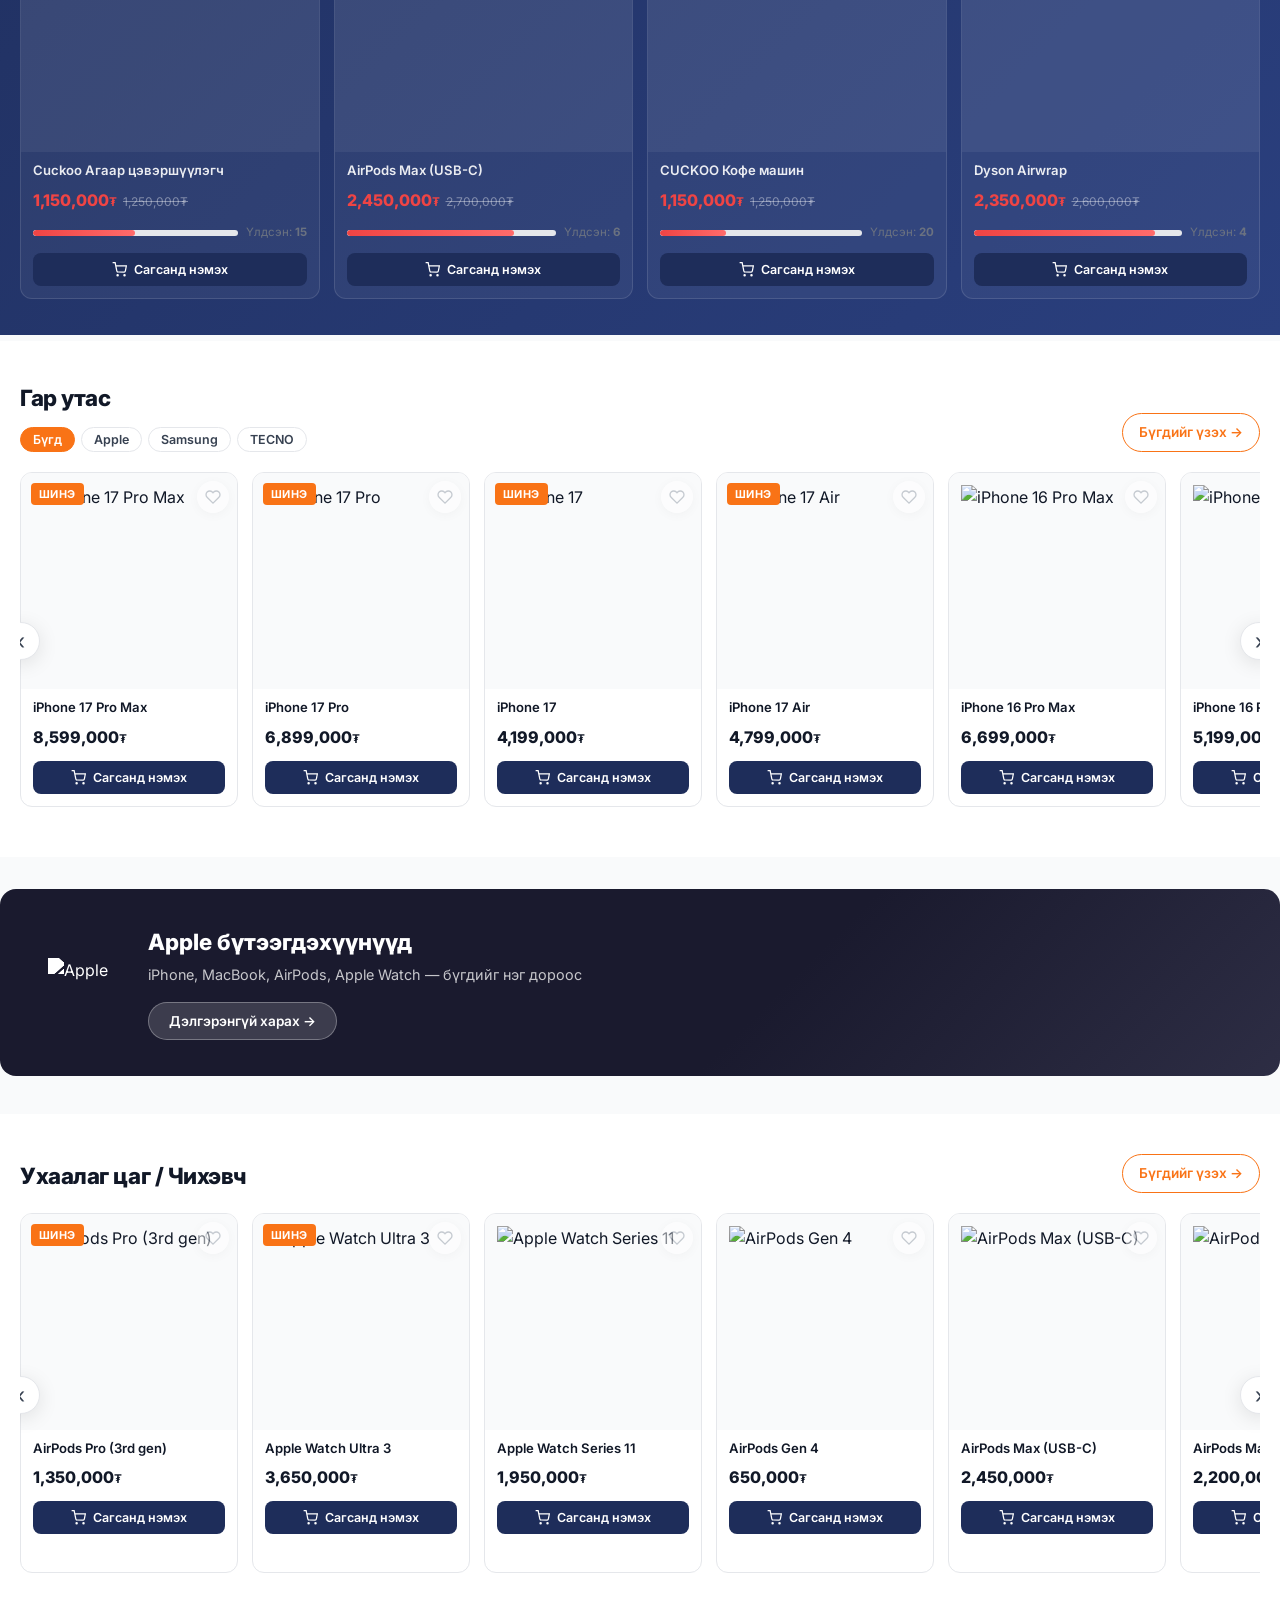
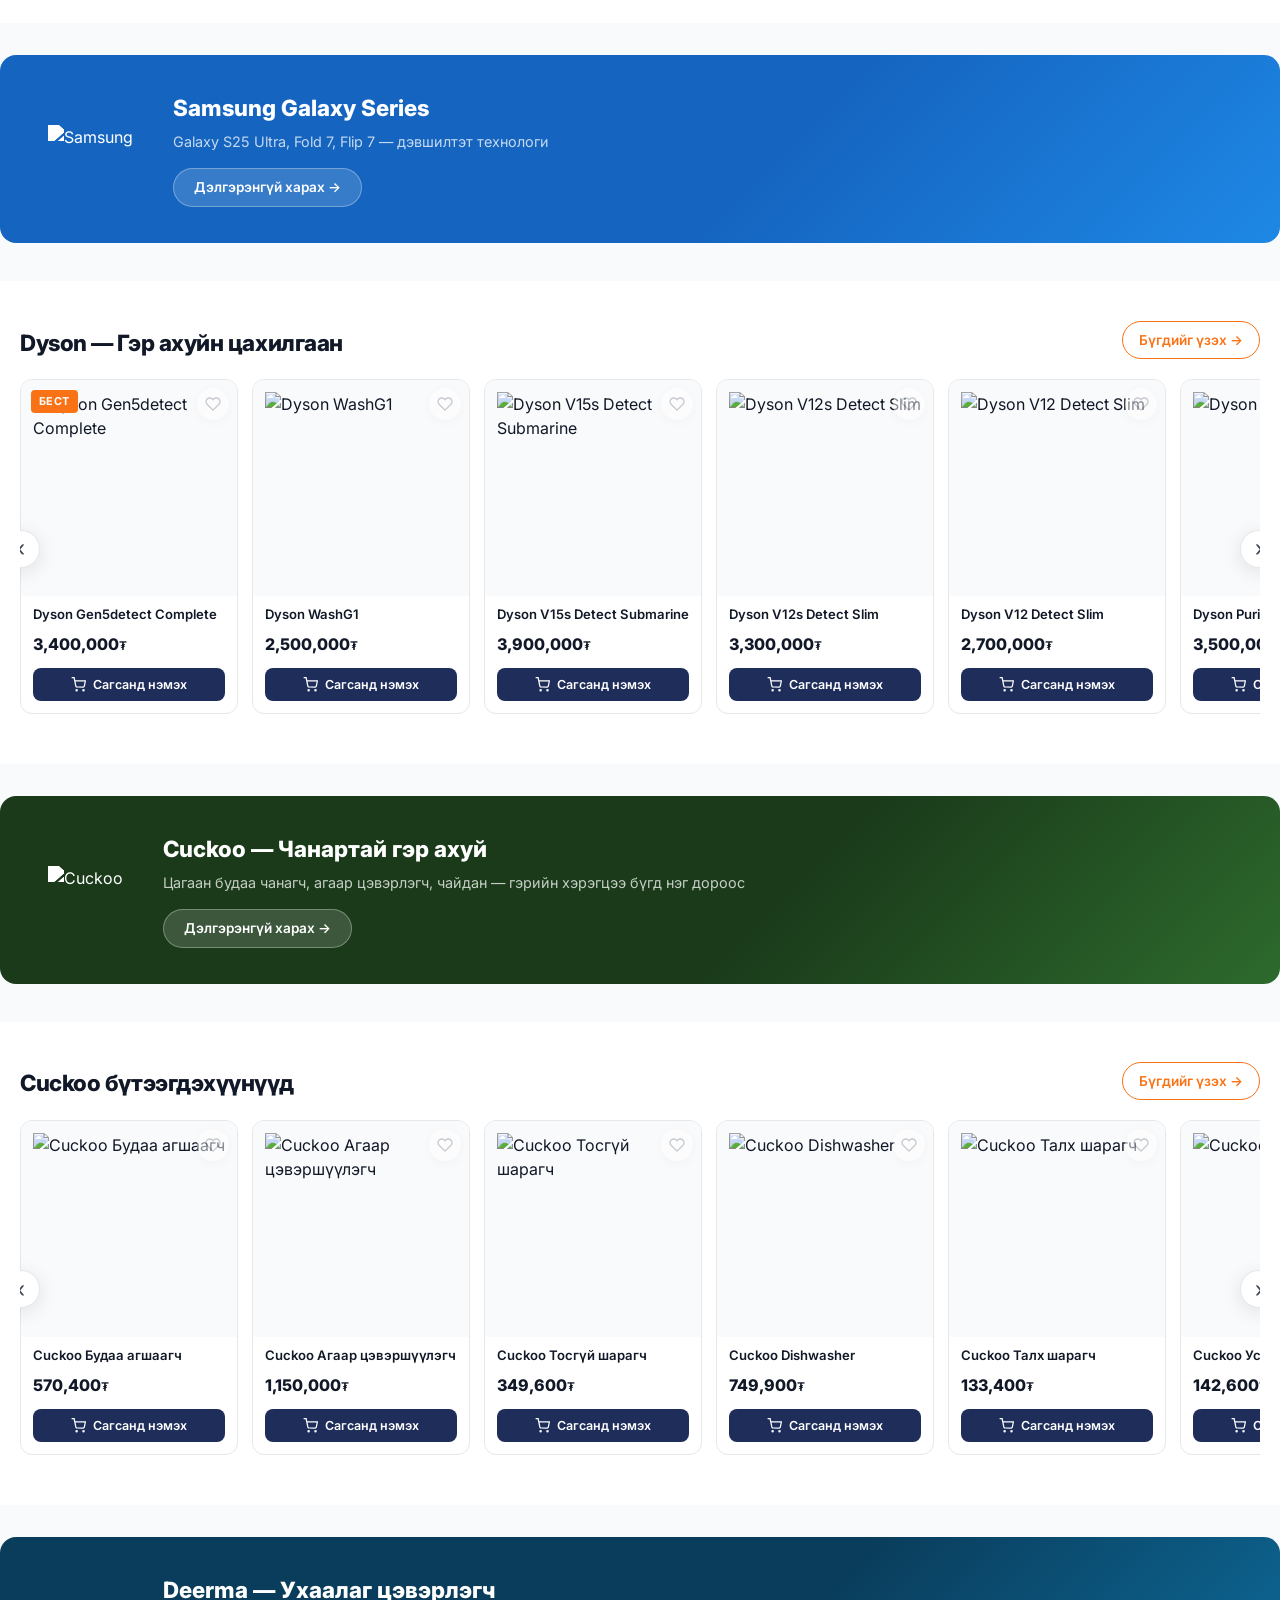
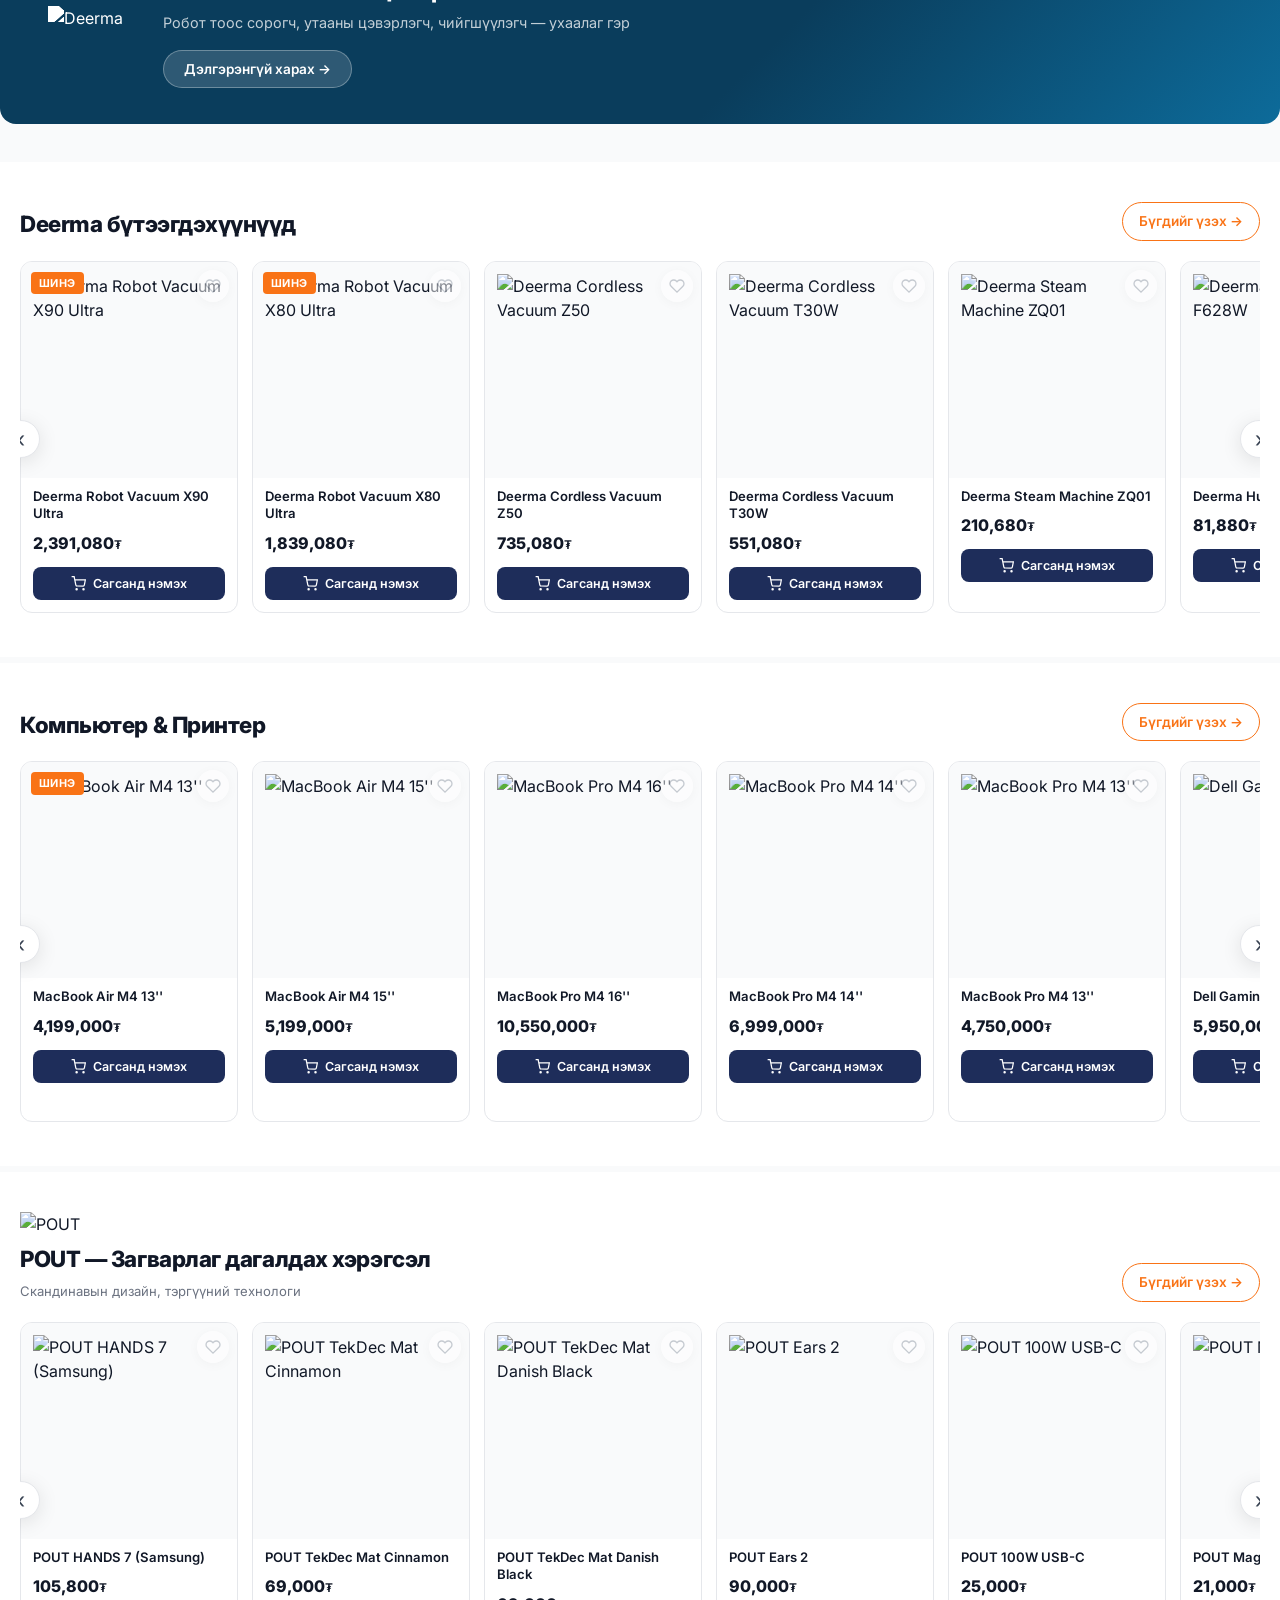
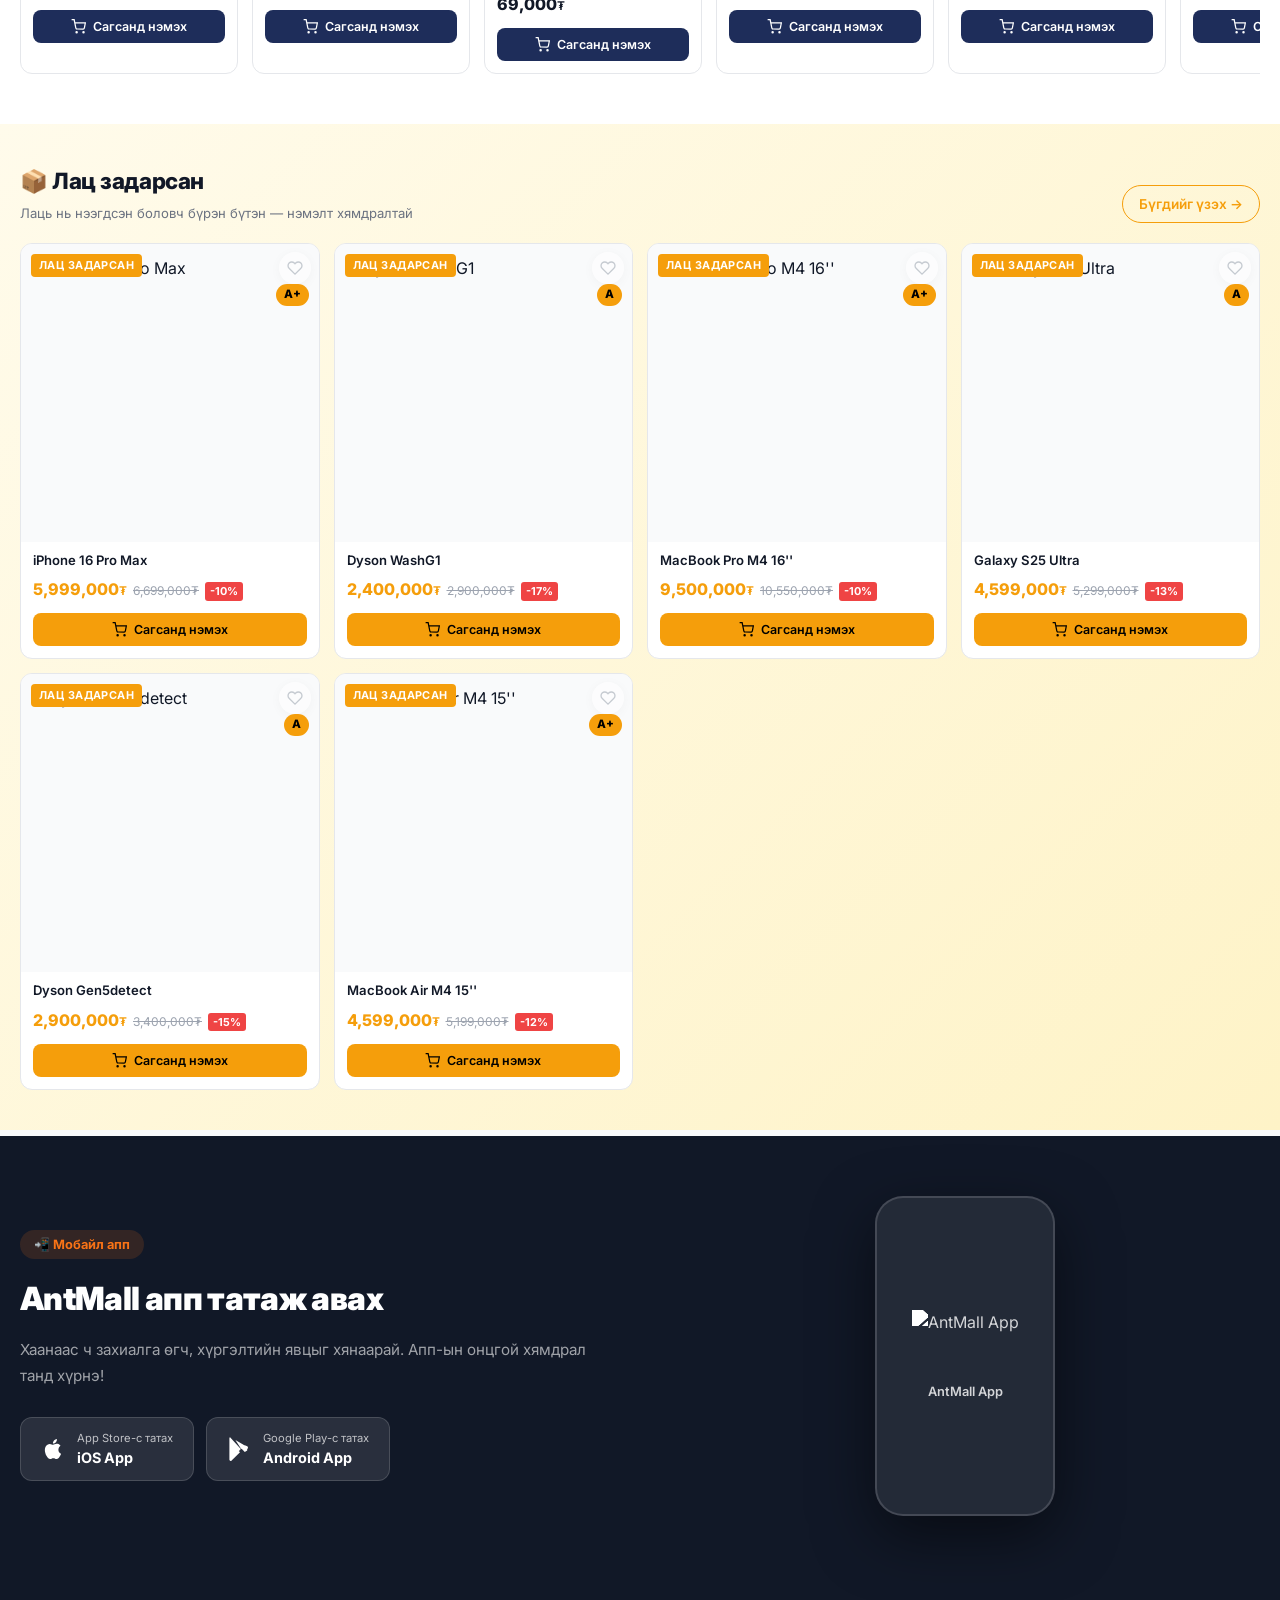
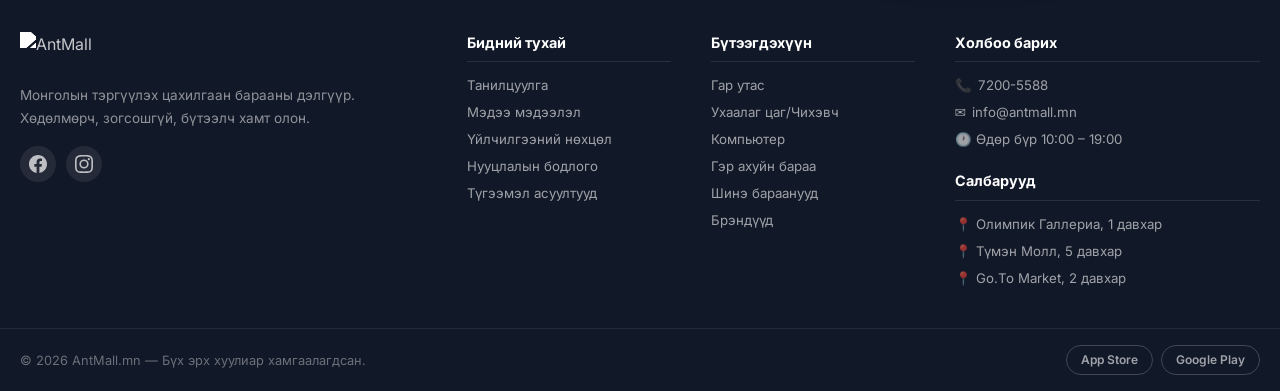
==== commit 859b2f53: "feat: add login/register page (login.html + login.css) - Split layout: navy brand panel (left) + for" ====
--- a/index.html
+++ b/index.html
@@ -44,7 +44,7 @@
         <svg width="20" height="20" viewBox="0 0 24 24" fill="none" stroke="currentColor" stroke-width="2"><path d="M20.84 4.61a5.5 5.5 0 0 0-7.78 0L12 5.67l-1.06-1.06a5.5 5.5 0 0 0-7.78 7.78l1.06 1.06L12 21.23l7.78-7.78 1.06-1.06a5.5 5.5 0 0 0 0-7.78z"/></svg>
         <span>Хадгалсан</span>
       </a>
-      <a href="/account" class="hbtn">
+      <a href="login.html" class="hbtn">
         <svg width="20" height="20" viewBox="0 0 24 24" fill="none" stroke="currentColor" stroke-width="2"><path d="M20 21v-2a4 4 0 0 0-4-4H8a4 4 0 0 0-4 4v2"/><circle cx="12" cy="7" r="4"/></svg>
         <span>Нэвтрэх</span>
       </a>
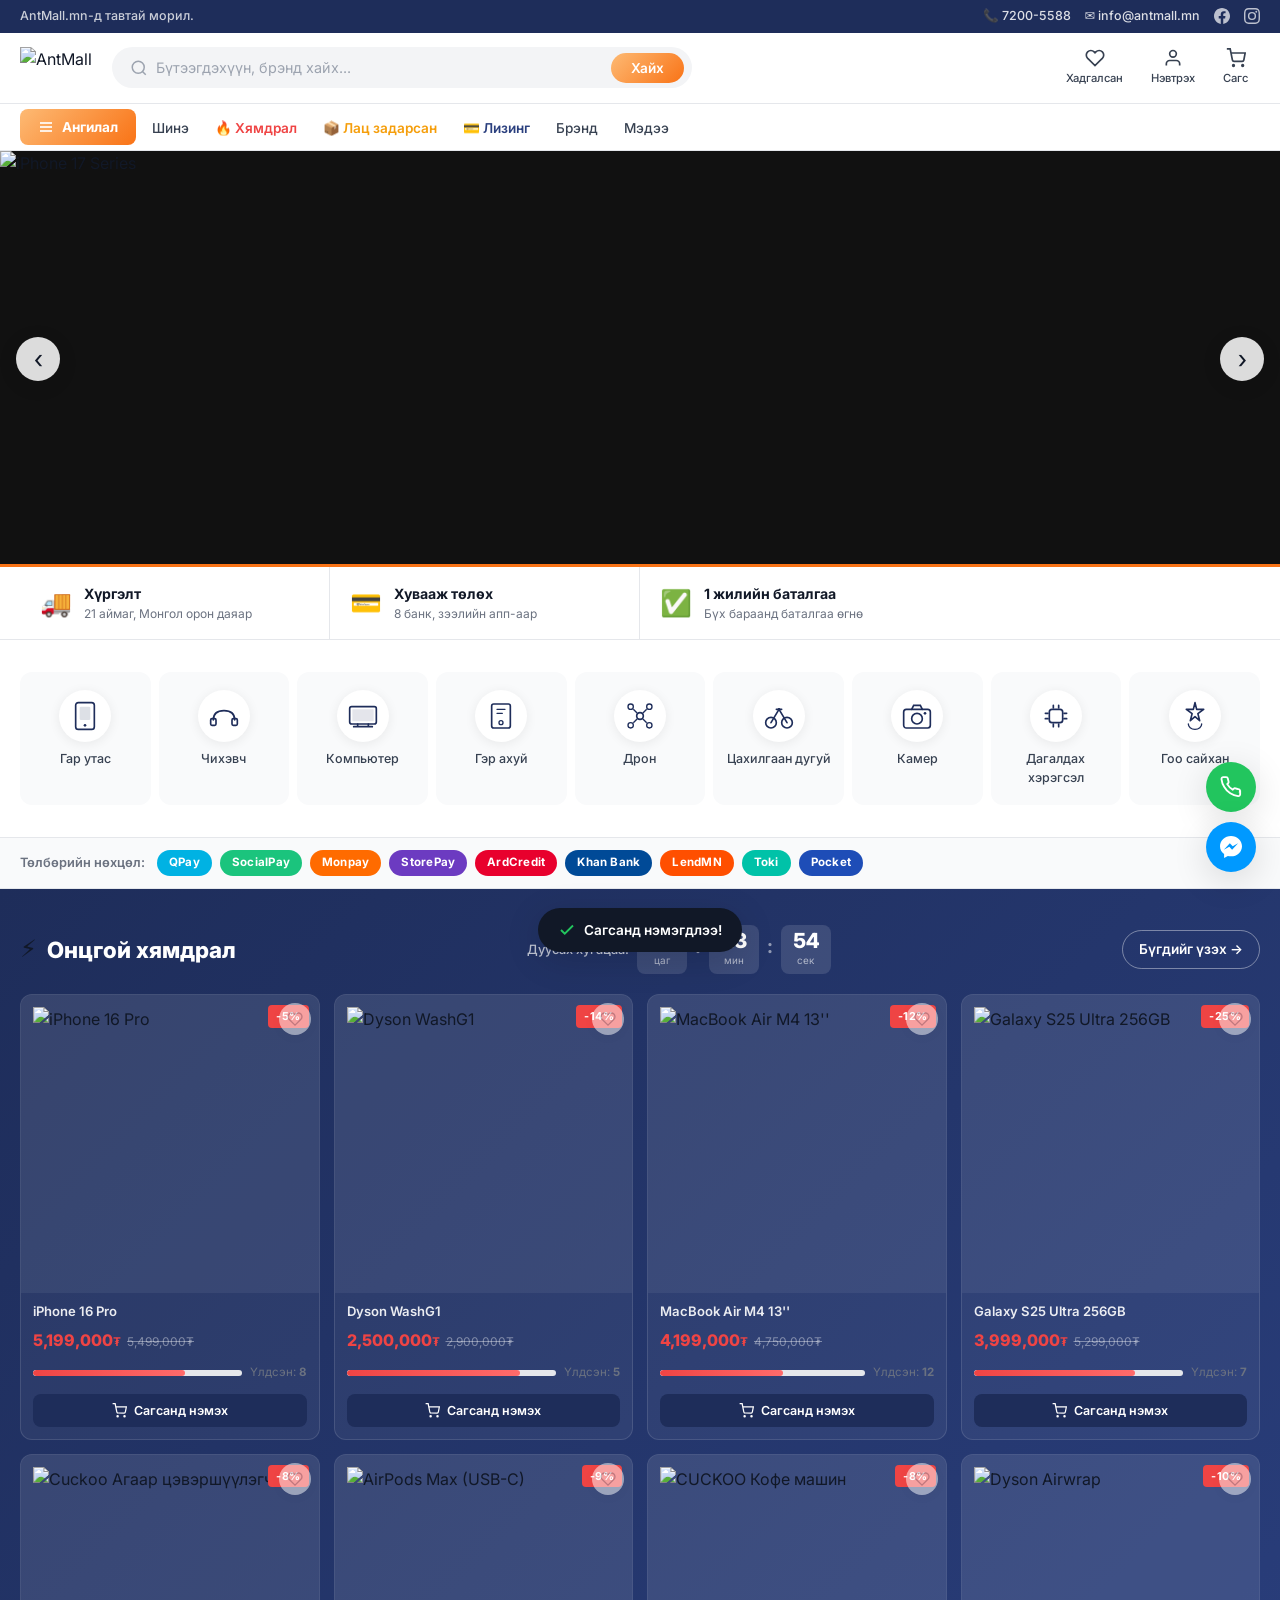
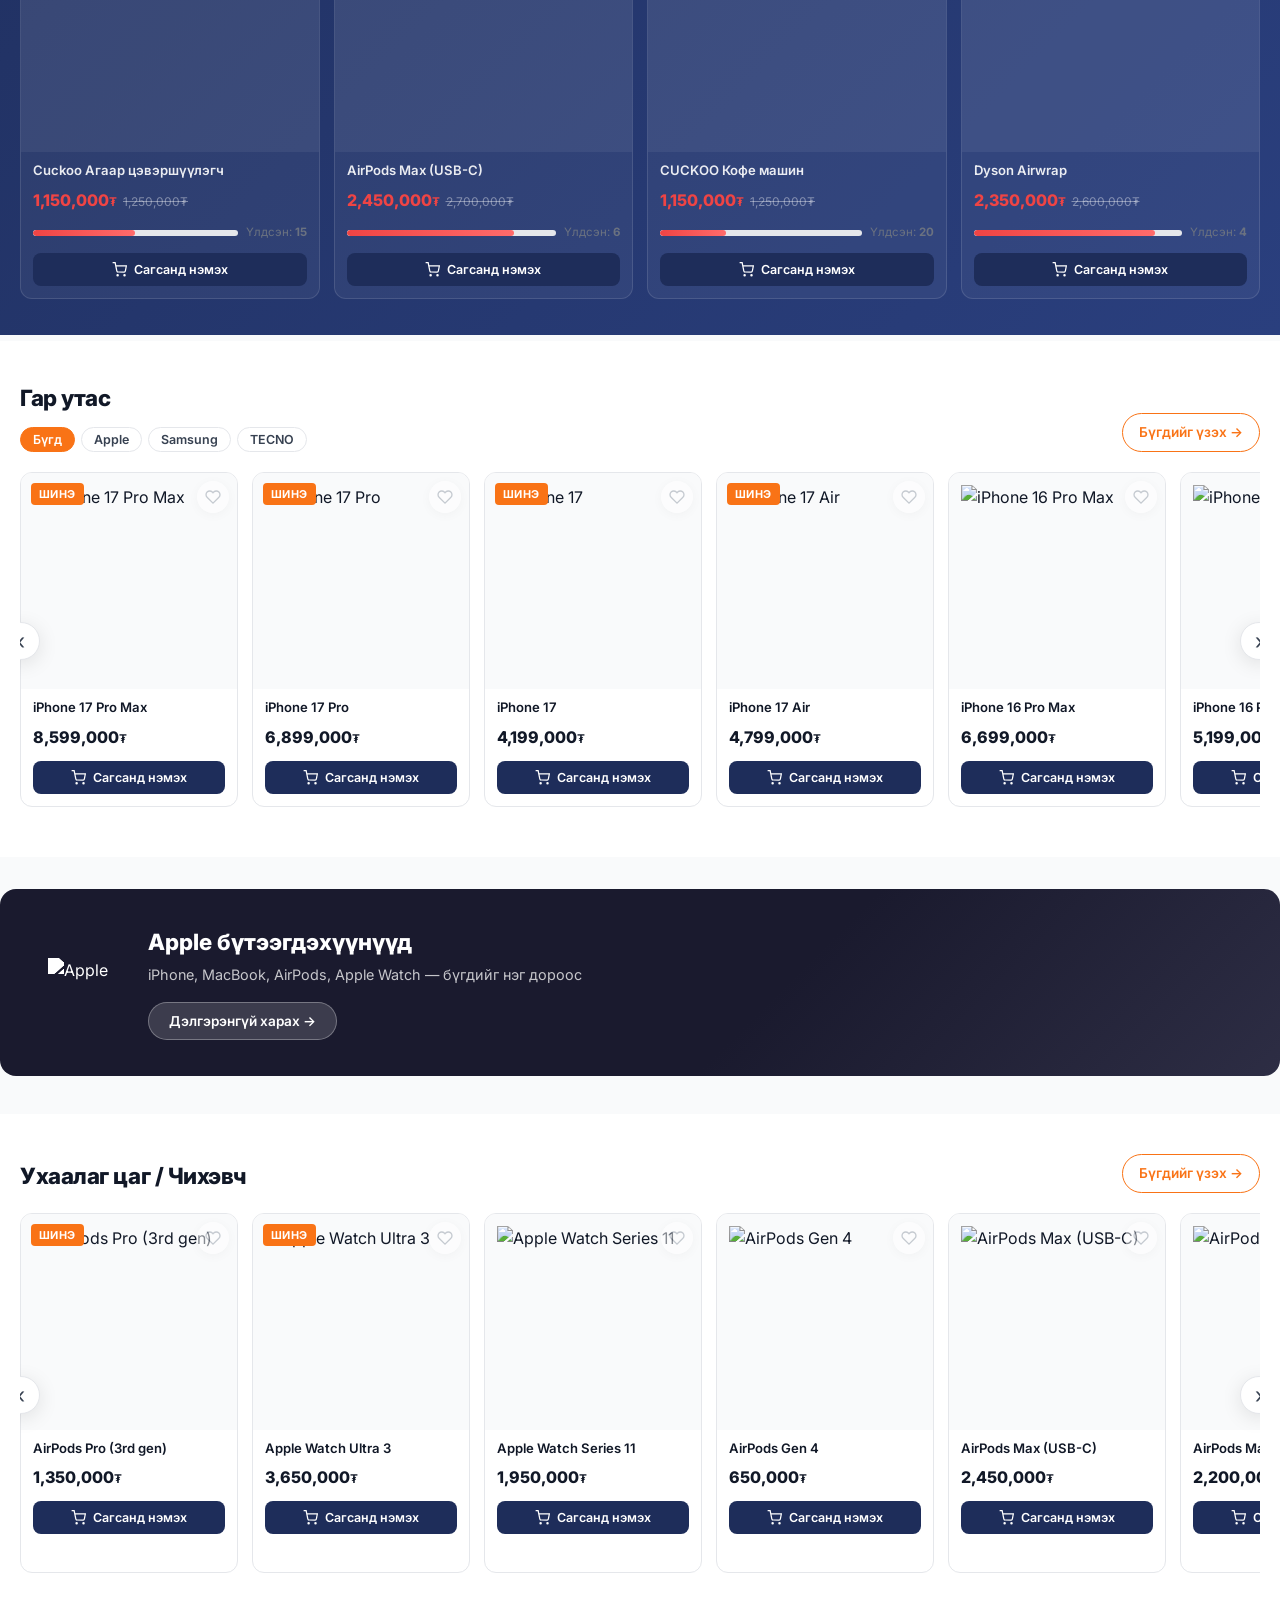
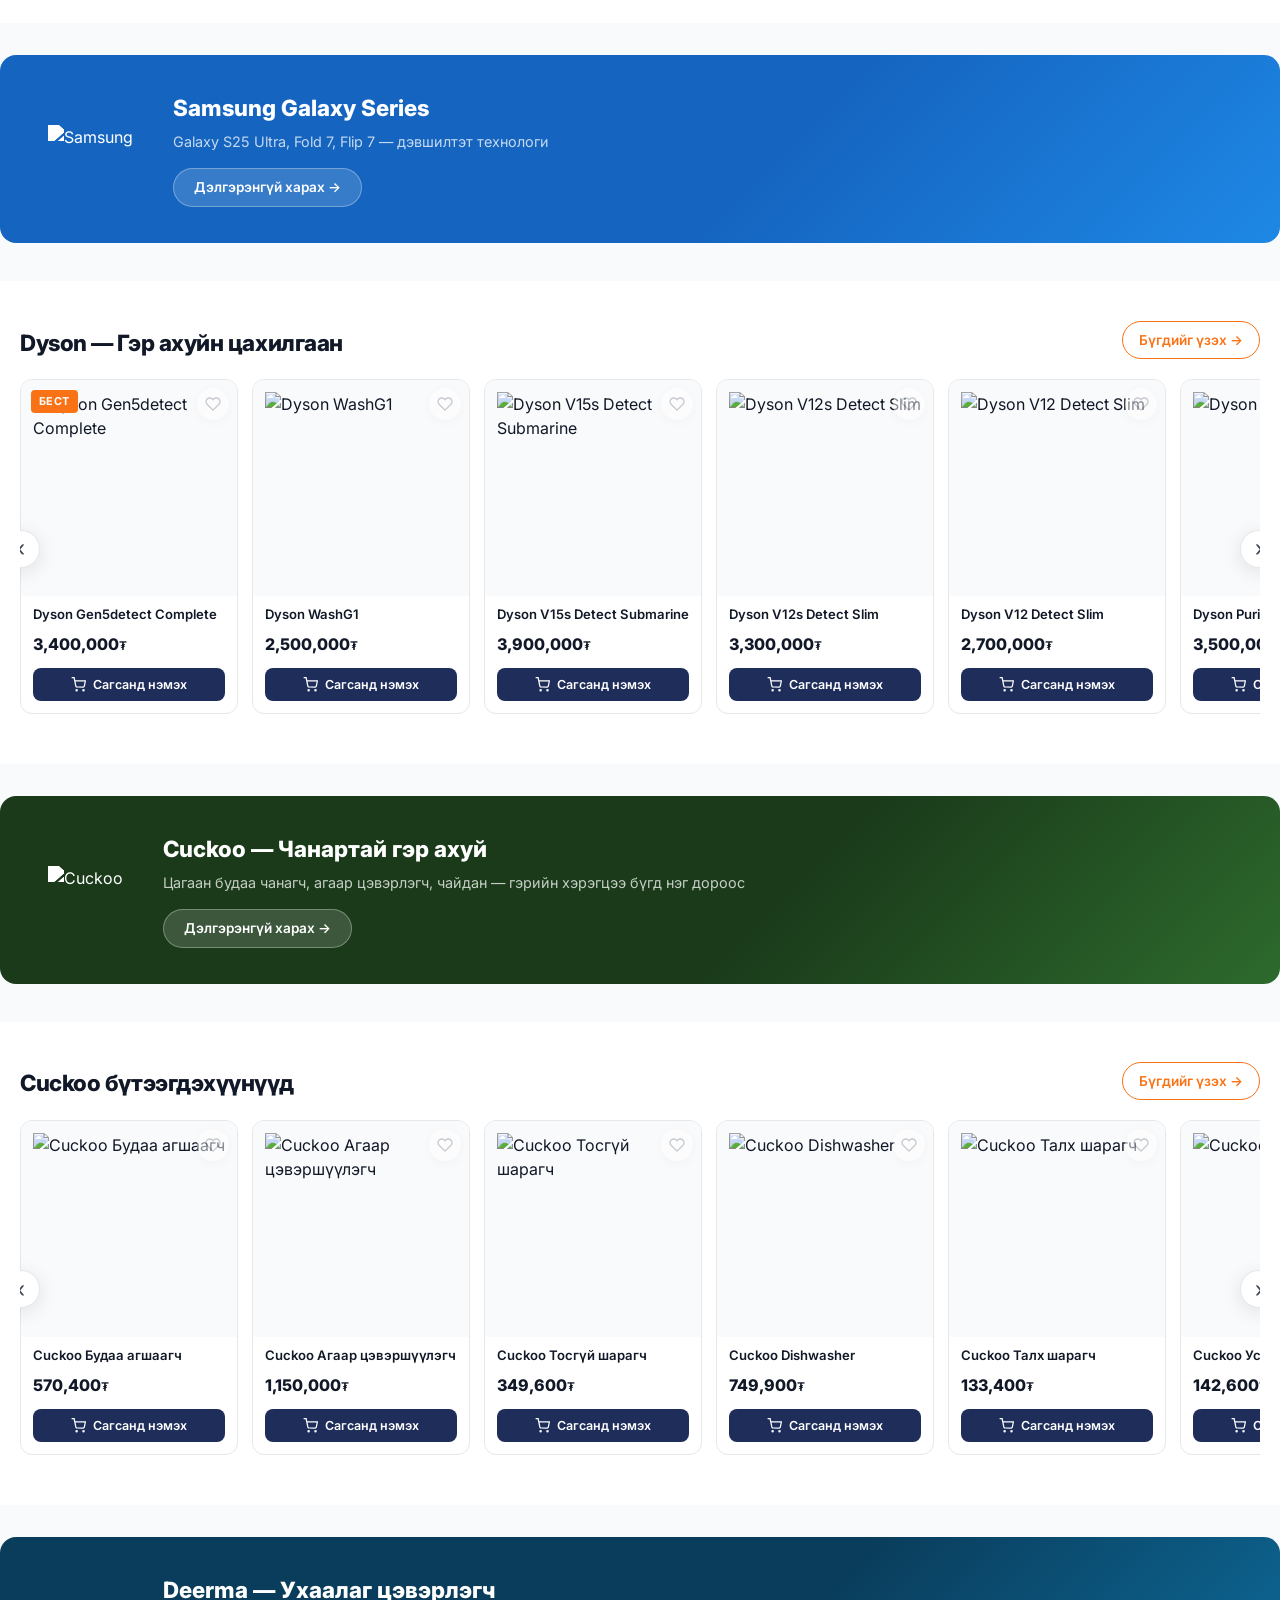
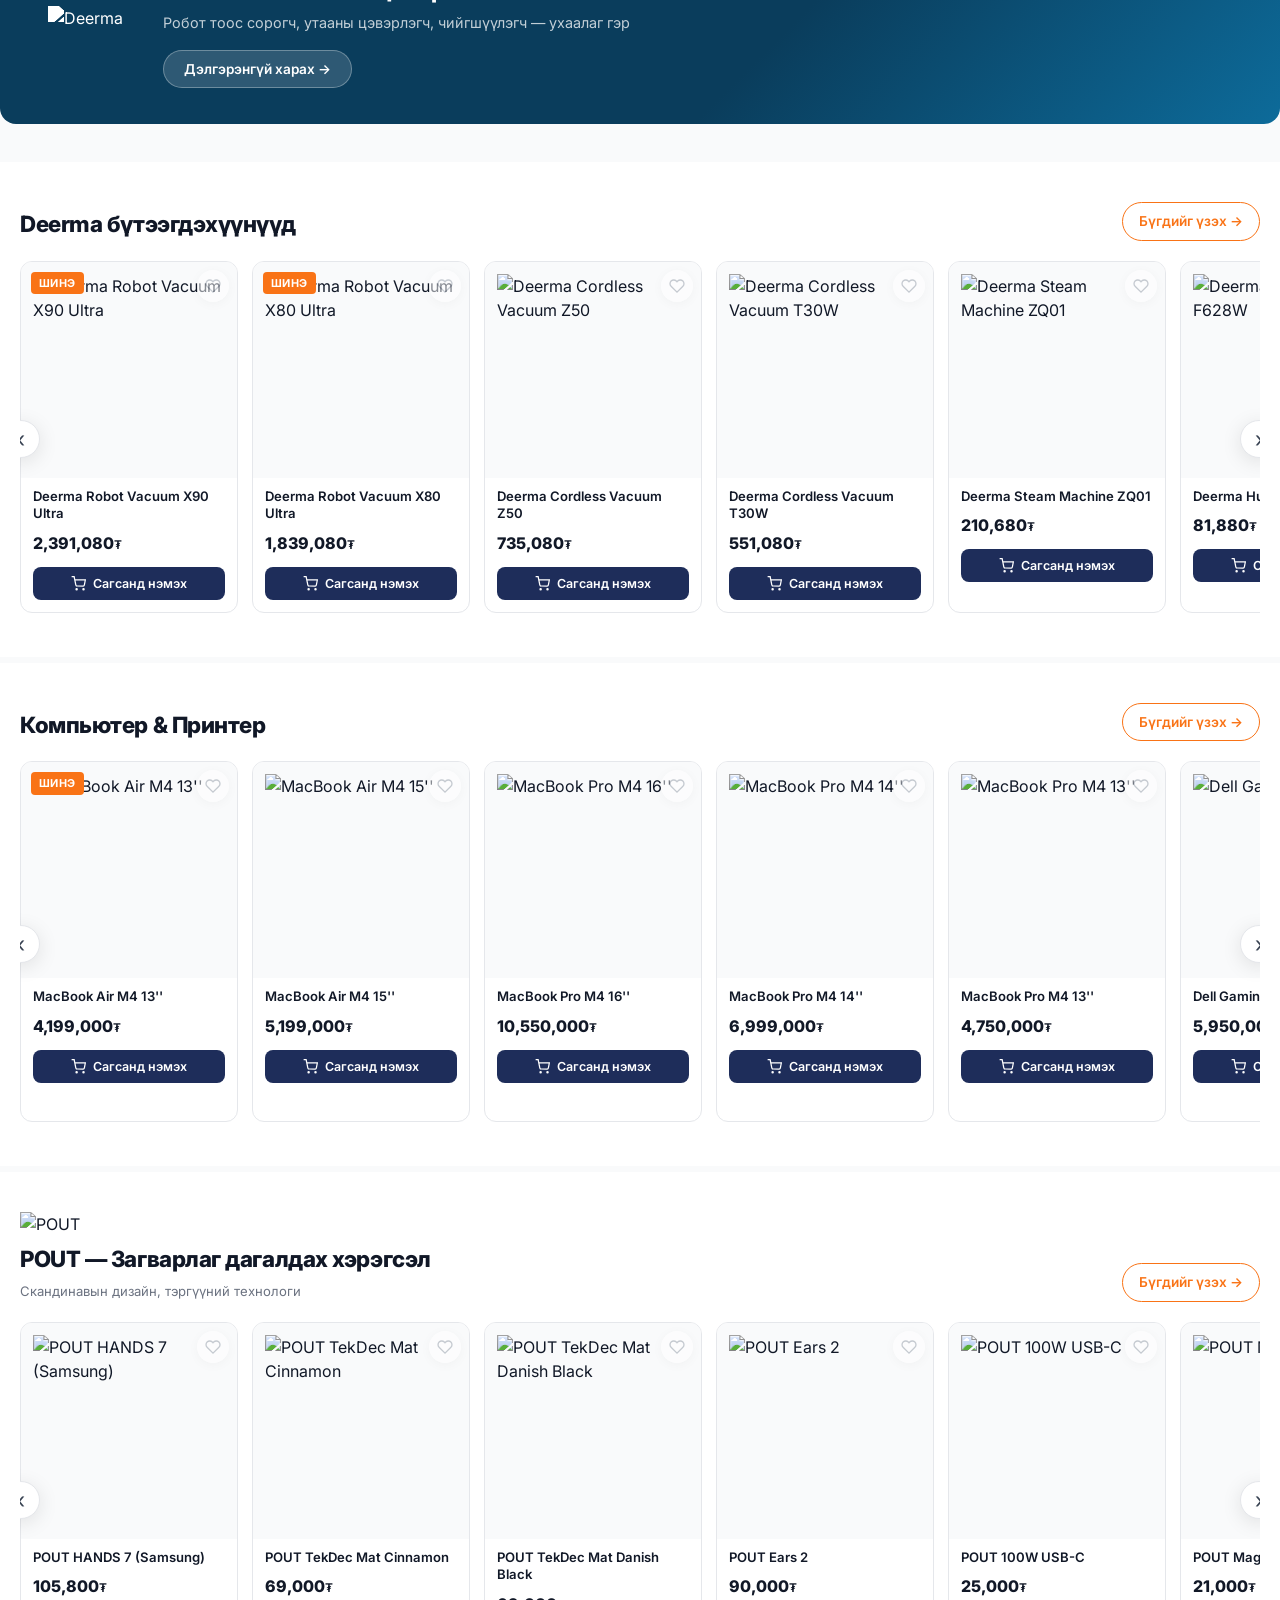
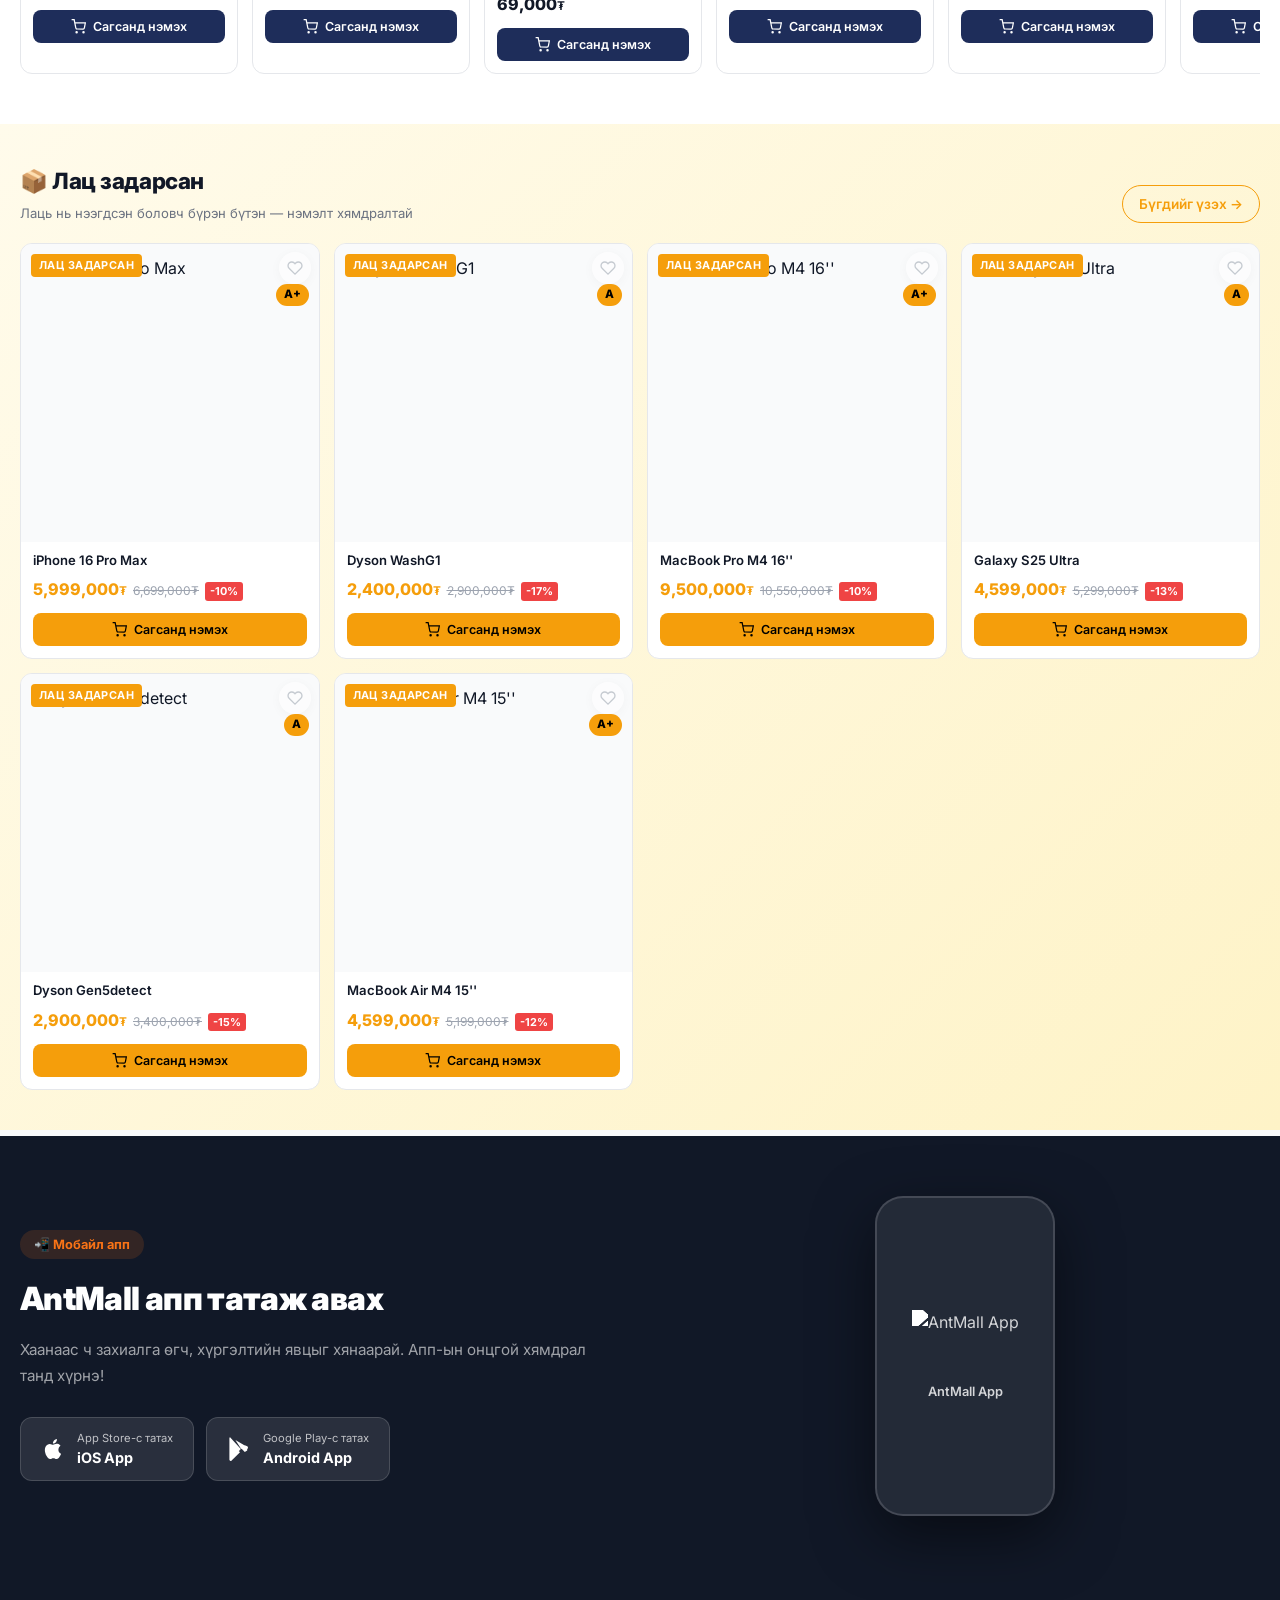
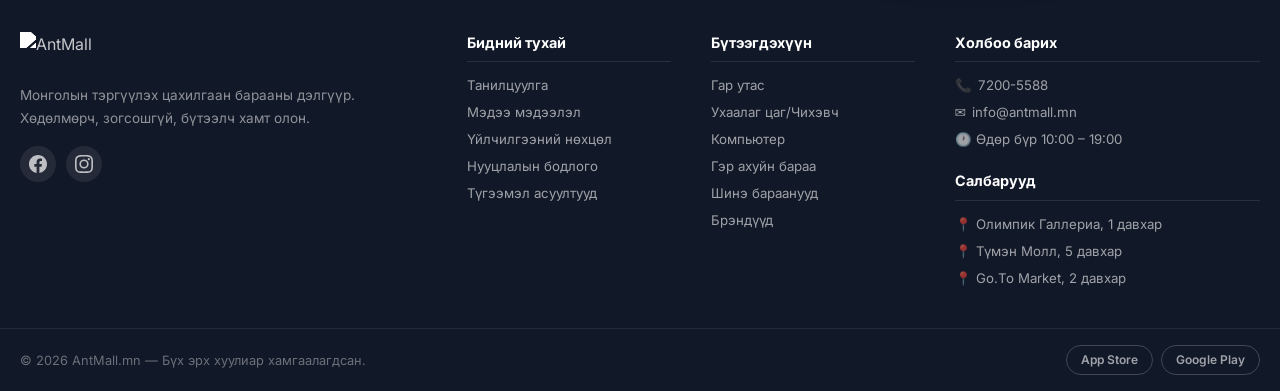
==== commit 7e8363dc: "feat: implement real auth flow with localStorage persistence - auth.js: shared Auth module (login, l" ====
--- a/index.html
+++ b/index.html
@@ -44,7 +44,7 @@
         <svg width="20" height="20" viewBox="0 0 24 24" fill="none" stroke="currentColor" stroke-width="2"><path d="M20.84 4.61a5.5 5.5 0 0 0-7.78 0L12 5.67l-1.06-1.06a5.5 5.5 0 0 0-7.78 7.78l1.06 1.06L12 21.23l7.78-7.78 1.06-1.06a5.5 5.5 0 0 0 0-7.78z"/></svg>
         <span>Хадгалсан</span>
       </a>
-      <a href="login.html" class="hbtn">
+      <a href="login.html" class="hbtn" id="headerAccountBtn">
         <svg width="20" height="20" viewBox="0 0 24 24" fill="none" stroke="currentColor" stroke-width="2"><path d="M20 21v-2a4 4 0 0 0-4-4H8a4 4 0 0 0-4 4v2"/><circle cx="12" cy="7" r="4"/></svg>
         <span>Нэвтрэх</span>
       </a>
@@ -610,6 +610,7 @@
   <span id="cartToastMsg">Сагсанд нэмэгдлээ!</span>
 </div>
 
+<script src="auth.js?v=1"></script>
 <script src="main.js?v=3"></script>
 </body>
 </html>
--- a/style.css
+++ b/style.css
@@ -149,6 +149,35 @@
 }
 .hbtn:hover { color: var(--orange); background: var(--orange-light); }
 .hbtn--cart { position: relative; }
+
+/* ── Logged-in header avatar button ── */
+.hbtn--logged { color: var(--orange) !important; }
+.hbtn--logged:hover { background: var(--orange-light); }
+.hbtn-avatar {
+  width: 28px;
+  height: 28px;
+  border-radius: 50%;
+  overflow: hidden;
+  border: 2px solid var(--orange);
+  flex-shrink: 0;
+  display: flex;
+  align-items: center;
+  justify-content: center;
+  background: var(--orange);
+}
+.hbtn-avatar-img {
+  width: 100%;
+  height: 100%;
+  object-fit: cover;
+  display: block;
+}
+.hbtn-avatar-init {
+  font-size: .65rem;
+  font-weight: 800;
+  color: var(--white);
+  line-height: 1;
+  text-transform: uppercase;
+}
 .cart-badge {
   position: absolute;
   top: 2px;
